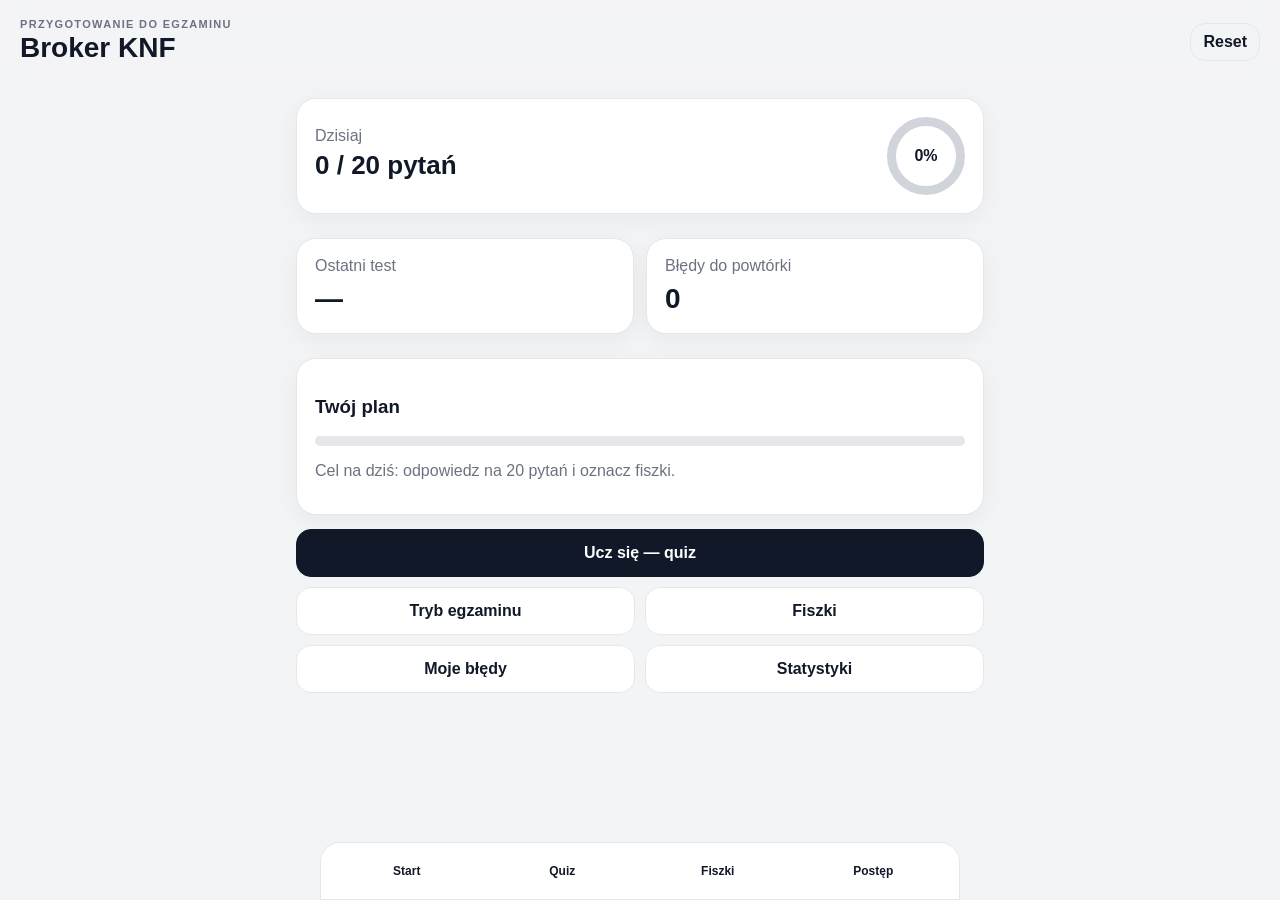
==== index.html @ df4f5b24 "Add files via upload" ====
<!doctype html>
<html lang="pl">
<head>
  <meta charset="utf-8" />
  <meta name="viewport" content="width=device-width,initial-scale=1,viewport-fit=cover" />
  <meta name="theme-color" content="#111827" />
  <meta name="apple-mobile-web-app-capable" content="yes" />
  <meta name="apple-mobile-web-app-status-bar-style" content="black-translucent" />
  <meta name="apple-mobile-web-app-title" content="Broker KNF" />
  <link rel="manifest" href="manifest.webmanifest" />
  <link rel="apple-touch-icon" href="icon-192.png" />
  <link rel="stylesheet" href="styles.css" />
  <title>Broker KNF 0.1</title>
</head>
<body>
  <header class="topbar">
    <div>
      <div class="eyebrow">PRZYGOTOWANIE DO EGZAMINU</div>
      <h1>Broker KNF</h1>
    </div>
    <button id="resetBtn" class="ghost">Reset</button>
  </header>

  <main id="app" class="shell">
    <section id="dashboard" class="view active">
      <div class="hero card">
        <div>
          <div class="muted">Dzisiaj</div>
          <h2 id="todayProgress">0 / 20 pytań</h2>
        </div>
        <div class="scoreRing"><span id="readiness">0%</span></div>
      </div>

      <div class="grid2">
        <div class="card metric"><span class="muted">Ostatni test</span><strong id="lastScore">—</strong></div>
        <div class="card metric"><span class="muted">Błędy do powtórki</span><strong id="mistakeCount">0</strong></div>
      </div>

      <div class="card">
        <h3>Twój plan</h3>
        <div class="progress"><i id="progressBar"></i></div>
        <p class="muted" id="progressText">Zacznij od krótkiego quizu diagnostycznego.</p>
      </div>

      <div class="actions">
        <button data-go="quiz" class="primary">Ucz się — quiz</button>
        <button data-go="exam">Tryb egzaminu</button>
        <button data-go="flashcards">Fiszki</button>
        <button data-go="mistakes">Moje błędy</button>
        <button data-go="stats">Statystyki</button>
      </div>
    </section>

    <section id="quiz" class="view">
      <div class="sectionHead"><button class="back" data-go="dashboard">‹</button><div><div class="eyebrow">TRYB NAUKI</div><h2>Quiz</h2></div></div>
      <div id="quizBox"></div>
    </section>

    <section id="exam" class="view">
      <div class="sectionHead"><button class="back" data-go="dashboard">‹</button><div><div class="eyebrow">SYMULACJA</div><h2>Egzamin</h2></div></div>
      <div class="card"><p><strong>Wersja demonstracyjna:</strong> 15 pytań. Docelowo moduł będzie losował 100 pytań i odmierzał 120 minut.</p><button id="startExam" class="primary">Rozpocznij próbny test</button></div>
      <div id="examBox"></div>
    </section>

    <section id="flashcards" class="view">
      <div class="sectionHead"><button class="back" data-go="dashboard">‹</button><div><div class="eyebrow">POWTÓRKI</div><h2>Fiszki</h2></div></div>
      <div id="flashcardBox"></div>
    </section>

    <section id="mistakes" class="view">
      <div class="sectionHead"><button class="back" data-go="dashboard">‹</button><div><div class="eyebrow">ANALIZA</div><h2>Moje błędy</h2></div></div>
      <div id="mistakesBox"></div>
    </section>

    <section id="stats" class="view">
      <div class="sectionHead"><button class="back" data-go="dashboard">‹</button><div><div class="eyebrow">POSTĘP</div><h2>Statystyki</h2></div></div>
      <div id="statsBox"></div>
    </section>
  </main>

  <nav class="bottomNav">
    <button data-go="dashboard">Start</button>
    <button data-go="quiz">Quiz</button>
    <button data-go="flashcards">Fiszki</button>
    <button data-go="stats">Postęp</button>
  </nav>
  <script src="app.js"></script>
</body>
</html>
---- styles.css ----
:root{--bg:#f3f4f6;--card:#fff;--ink:#111827;--muted:#6b7280;--line:#e5e7eb;--accent:#111827;--ok:#166534;--bad:#991b1b;--r:20px}
*{box-sizing:border-box}body{margin:0;font-family:-apple-system,BlinkMacSystemFont,"SF Pro Text","Segoe UI",sans-serif;background:var(--bg);color:var(--ink);padding-bottom:94px}.topbar{padding:max(18px,env(safe-area-inset-top)) 20px 12px;display:flex;justify-content:space-between;align-items:center;position:sticky;top:0;background:rgba(243,244,246,.92);backdrop-filter:blur(14px);z-index:5}.topbar h1{margin:2px 0;font-size:28px}.eyebrow{font-size:11px;letter-spacing:.12em;font-weight:700;color:var(--muted)}.shell{max-width:720px;margin:auto;padding:8px 16px}.view{display:none}.view.active{display:block}.card{background:var(--card);border:1px solid var(--line);border-radius:var(--r);padding:18px;margin:12px 0;box-shadow:0 6px 24px rgba(17,24,39,.05)}.hero{display:flex;justify-content:space-between;align-items:center}.hero h2{font-size:26px;margin:5px 0}.scoreRing{width:78px;height:78px;border-radius:50%;display:grid;place-items:center;border:9px solid #d1d5db;font-weight:800}.grid2{display:grid;grid-template-columns:1fr 1fr;gap:12px}.metric{display:flex;flex-direction:column;gap:8px}.metric strong{font-size:28px}.muted{color:var(--muted)}.actions{display:grid;gap:10px;margin-top:14px}button{font:inherit;border:1px solid var(--line);background:#fff;border-radius:15px;padding:14px 16px;font-weight:700;color:var(--ink);cursor:pointer}button.primary{background:var(--accent);color:#fff;border-color:var(--accent)}button.ghost{background:transparent;padding:9px 12px}.sectionHead{display:flex;align-items:center;gap:12px;margin:8px 0}.sectionHead h2{margin:2px 0}.back{width:44px;height:44px;padding:0;font-size:30px;border-radius:50%}.progress{height:10px;border-radius:10px;background:#e5e7eb;overflow:hidden}.progress i{display:block;height:100%;width:0;background:#111827}.qmeta{display:flex;justify-content:space-between;color:var(--muted);font-size:13px}.question{font-size:20px;line-height:1.35;margin:14px 0}.answers{display:grid;gap:10px}.answer{text-align:left;font-weight:600}.answer.correct{border-color:#86efac;background:#f0fdf4}.answer.wrong{border-color:#fecaca;background:#fef2f2}.feedback{border-left:4px solid #d1d5db;padding:10px 12px;margin:12px 0;background:#f9fafb;border-radius:8px}.feedback.good{border-color:#22c55e}.feedback.bad{border-color:#ef4444}.flashcard{min-height:270px;display:flex;align-items:center;justify-content:center;text-align:center;font-size:22px;font-weight:750;padding:28px;user-select:none}.flashcard .backText{display:none}.flashcard.flipped .frontText{display:none}.flashcard.flipped .backText{display:block}.flashActions{display:grid;grid-template-columns:1fr 1fr;gap:10px}.badBtn{border-color:#fecaca;background:#fef2f2}.goodBtn{border-color:#bbf7d0;background:#f0fdf4}.listItem{padding:14px 0;border-bottom:1px solid var(--line)}.listItem:last-child{border-bottom:0}.statRow{display:flex;justify-content:space-between;padding:10px 0}.bottomNav{position:fixed;bottom:0;left:0;right:0;padding:10px 12px max(10px,env(safe-area-inset-bottom));display:grid;grid-template-columns:repeat(4,1fr);gap:8px;background:rgba(255,255,255,.94);backdrop-filter:blur(16px);border-top:1px solid var(--line);z-index:10}.bottomNav button{font-size:12px;padding:11px 6px;border:0;background:transparent}.timer{font-variant-numeric:tabular-nums;font-weight:800}.pill{display:inline-block;padding:4px 8px;border-radius:999px;background:#eef2ff;font-size:12px;font-weight:700}.small{font-size:13px}.spacer{height:6px}@media(min-width:650px){.actions{grid-template-columns:1fr 1fr}.actions .primary{grid-column:1/-1}.bottomNav{max-width:720px;left:50%;transform:translateX(-50%);border:1px solid var(--line);border-radius:20px 20px 0 0}}
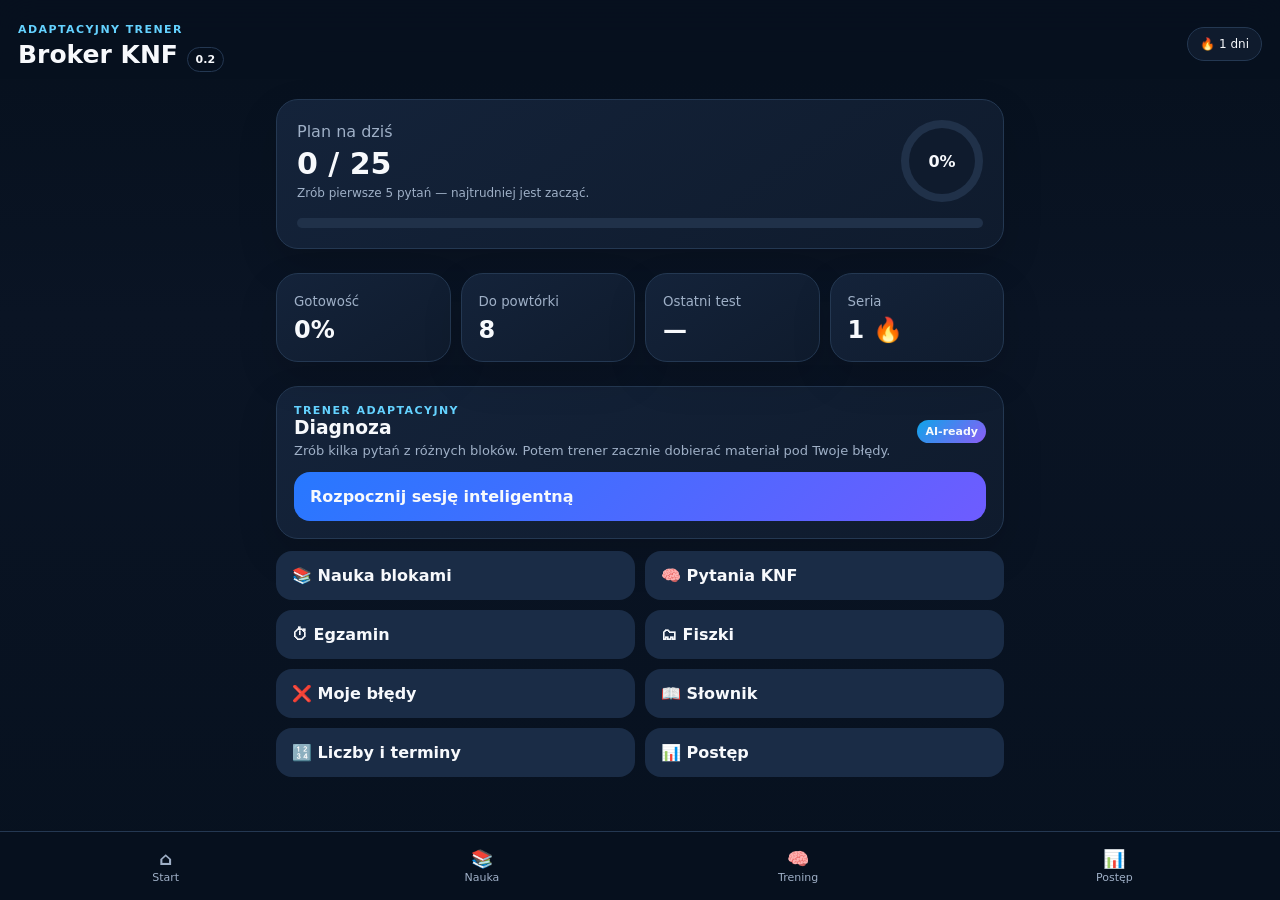
==== commit 62112d00: "Add files via upload" ====
--- a/index.html
+++ b/index.html
@@ -1,89 +1,99 @@
 <!doctype html>
 <html lang="pl">
 <head>
-  <meta charset="utf-8" />
-  <meta name="viewport" content="width=device-width,initial-scale=1,viewport-fit=cover" />
-  <meta name="theme-color" content="#111827" />
-  <meta name="apple-mobile-web-app-capable" content="yes" />
-  <meta name="apple-mobile-web-app-status-bar-style" content="black-translucent" />
-  <meta name="apple-mobile-web-app-title" content="Broker KNF" />
-  <link rel="manifest" href="manifest.webmanifest" />
-  <link rel="apple-touch-icon" href="icon-192.png" />
-  <link rel="stylesheet" href="styles.css" />
-  <title>Broker KNF 0.1</title>
+<meta charset="utf-8">
+<meta name="viewport" content="width=device-width,initial-scale=1,viewport-fit=cover">
+<meta name="theme-color" content="#0b1220">
+<meta name="apple-mobile-web-app-capable" content="yes">
+<meta name="apple-mobile-web-app-status-bar-style" content="black-translucent">
+<meta name="apple-mobile-web-app-title" content="Broker KNF">
+<link rel="manifest" href="manifest.webmanifest">
+<link rel="apple-touch-icon" href="icon-192.png">
+<title>Broker KNF 0.2</title>
+<style>
+:root{--bg:#07111f;--panel:#0f1b2d;--panel2:#14233a;--text:#f7f9fc;--muted:#9fb0c7;--accent:#64d2ff;--good:#4ade80;--bad:#fb7185;--warn:#fbbf24;--line:#243852;--r:22px}*{box-sizing:border-box}body{margin:0;font-family:-apple-system,BlinkMacSystemFont,"SF Pro Display",Inter,system-ui,sans-serif;background:linear-gradient(180deg,#06101d,#0a1424 35%,#07111f);color:var(--text);min-height:100vh;padding-bottom:90px}button{font:inherit;color:inherit}.top{padding:calc(18px + env(safe-area-inset-top)) 18px 10px;display:flex;justify-content:space-between;align-items:center;position:sticky;top:0;z-index:5;background:rgba(7,17,31,.88);backdrop-filter:blur(18px)}.brand small,.eyebrow{font-size:11px;letter-spacing:.13em;color:var(--accent);font-weight:800}.brand h1{margin:3px 0 0;font-size:25px}.chip{border:1px solid var(--line);background:var(--panel);padding:9px 12px;border-radius:999px;font-size:12px}.shell{padding:8px 16px 24px;max-width:760px;margin:auto}.view{display:none}.view.active{display:block}.card{background:linear-gradient(145deg,var(--panel2),var(--panel));border:1px solid var(--line);border-radius:var(--r);padding:17px;margin:12px 0;box-shadow:0 16px 40px rgba(0,0,0,.14)}.hero{padding:20px}.heroTop{display:flex;justify-content:space-between;gap:12px;align-items:center}.hero h2{font-size:30px;margin:5px 0}.muted{color:var(--muted)}.ring{width:82px;height:82px;border-radius:50%;display:grid;place-items:center;background:conic-gradient(var(--accent) var(--p,0%),#203149 0);position:relative}.ring:after{content:"";position:absolute;inset:8px;border-radius:50%;background:var(--panel)}.ring span{z-index:1;font-weight:800}.progress{height:10px;background:#203149;border-radius:99px;overflow:hidden}.progress i{display:block;height:100%;width:0;background:linear-gradient(90deg,var(--accent),#a78bfa);border-radius:99px}.grid{display:grid;grid-template-columns:repeat(2,1fr);gap:10px}.metric strong{display:block;font-size:24px;margin-top:6px}.metric small{color:var(--muted)}.actions{display:grid;gap:10px}.btn,button.primary,button.secondary{border:0;border-radius:16px;padding:15px 16px;background:#1a2c46;text-align:left;font-weight:750}.primary{background:linear-gradient(135deg,#2778ff,#6e5cff)!important}.secondary{background:#17263b!important}.btn:active,button:active{transform:scale(.985)}.sectionHead{display:flex;align-items:center;gap:11px;margin:8px 0 12px}.back{width:42px;height:42px;border-radius:14px;border:1px solid var(--line);background:var(--panel);font-size:28px}.sectionHead h2{margin:2px 0}.topic{display:flex;justify-content:space-between;gap:14px;align-items:center}.topic .pct{font-weight:800;color:var(--accent)}.topic h3{margin:0 0 5px}.topic p{margin:0;font-size:13px}.tag{display:inline-block;padding:5px 8px;border-radius:999px;background:#1b3150;color:#b7dafa;font-size:11px;margin-right:5px}.qmeta{display:flex;justify-content:space-between;font-size:12px;color:var(--muted);margin-bottom:10px}.question{font-size:20px;font-weight:750;line-height:1.3;margin:8px 0 16px}.option{width:100%;border:1px solid var(--line);background:#112139;border-radius:15px;padding:13px;margin:6px 0;text-align:left}.option.correct{border-color:var(--good);background:rgba(74,222,128,.11)}.option.wrong{border-color:var(--bad);background:rgba(251,113,133,.11)}.feedback{border-left:3px solid var(--accent);padding:3px 0 3px 12px;margin-top:15px;line-height:1.45}.source{font-size:12px;color:var(--muted);margin-top:8px}.row{display:flex;gap:8px;flex-wrap:wrap}.row button{flex:1;min-width:120px}.good{color:var(--good)}.bad{color:var(--bad)}.warn{color:var(--warn)}.lesson{line-height:1.55}.lesson h3{margin-top:0}.flash{min-height:220px;display:grid;place-items:center;text-align:center;cursor:pointer}.flash .front{font-size:21px;font-weight:750}.flash .back{font-size:18px;color:#dbeafe}.pill{font-size:11px;padding:5px 8px;border:1px solid var(--line);border-radius:999px}.bottom{position:fixed;left:0;right:0;bottom:0;padding:8px 10px calc(8px + env(safe-area-inset-bottom));display:grid;grid-template-columns:repeat(4,1fr);gap:5px;background:rgba(7,17,31,.93);backdrop-filter:blur(16px);border-top:1px solid var(--line);z-index:10}.bottom button{background:transparent;border:0;padding:8px 3px;font-size:11px;color:var(--muted)}.bottom button b{display:block;font-size:18px;margin-bottom:2px}.modal{position:fixed;inset:0;background:rgba(0,0,0,.64);display:none;align-items:flex-end;z-index:30}.modal.open{display:flex}.sheet{background:#101d30;border-radius:26px 26px 0 0;padding:20px 16px calc(24px + env(safe-area-inset-bottom));width:100%;max-height:88vh;overflow:auto}.sheet textarea{width:100%;min-height:190px;background:#07111f;color:#e6edf8;border:1px solid var(--line);border-radius:15px;padding:12px;font:13px ui-monospace,monospace}.streak{font-weight:800;color:#fbbf24}.tiny{font-size:12px}.empty{text-align:center;color:var(--muted);padding:30px 10px}.examTimer{font-variant-numeric:tabular-nums;font-size:24px;font-weight:800}.danger{background:#492235!important}.aiBadge{background:linear-gradient(135deg,#0ea5e9,#8b5cf6);padding:5px 8px;border-radius:999px;font-size:11px;font-weight:800}a{color:#9bdcff}@media(min-width:700px){.grid{grid-template-columns:repeat(4,1fr)}.actions{grid-template-columns:repeat(2,1fr)}}
+</style>
 </head>
 <body>
-  <header class="topbar">
-    <div>
-      <div class="eyebrow">PRZYGOTOWANIE DO EGZAMINU</div>
-      <h1>Broker KNF</h1>
-    </div>
-    <button id="resetBtn" class="ghost">Reset</button>
-  </header>
-
-  <main id="app" class="shell">
-    <section id="dashboard" class="view active">
-      <div class="hero card">
-        <div>
-          <div class="muted">Dzisiaj</div>
-          <h2 id="todayProgress">0 / 20 pytań</h2>
-        </div>
-        <div class="scoreRing"><span id="readiness">0%</span></div>
-      </div>
-
-      <div class="grid2">
-        <div class="card metric"><span class="muted">Ostatni test</span><strong id="lastScore">—</strong></div>
-        <div class="card metric"><span class="muted">Błędy do powtórki</span><strong id="mistakeCount">0</strong></div>
-      </div>
-
-      <div class="card">
-        <h3>Twój plan</h3>
-        <div class="progress"><i id="progressBar"></i></div>
-        <p class="muted" id="progressText">Zacznij od krótkiego quizu diagnostycznego.</p>
-      </div>
-
-      <div class="actions">
-        <button data-go="quiz" class="primary">Ucz się — quiz</button>
-        <button data-go="exam">Tryb egzaminu</button>
-        <button data-go="flashcards">Fiszki</button>
-        <button data-go="mistakes">Moje błędy</button>
-        <button data-go="stats">Statystyki</button>
-      </div>
-    </section>
-
-    <section id="quiz" class="view">
-      <div class="sectionHead"><button class="back" data-go="dashboard">‹</button><div><div class="eyebrow">TRYB NAUKI</div><h2>Quiz</h2></div></div>
-      <div id="quizBox"></div>
-    </section>
-
-    <section id="exam" class="view">
-      <div class="sectionHead"><button class="back" data-go="dashboard">‹</button><div><div class="eyebrow">SYMULACJA</div><h2>Egzamin</h2></div></div>
-      <div class="card"><p><strong>Wersja demonstracyjna:</strong> 15 pytań. Docelowo moduł będzie losował 100 pytań i odmierzał 120 minut.</p><button id="startExam" class="primary">Rozpocznij próbny test</button></div>
-      <div id="examBox"></div>
-    </section>
-
-    <section id="flashcards" class="view">
-      <div class="sectionHead"><button class="back" data-go="dashboard">‹</button><div><div class="eyebrow">POWTÓRKI</div><h2>Fiszki</h2></div></div>
-      <div id="flashcardBox"></div>
-    </section>
-
-    <section id="mistakes" class="view">
-      <div class="sectionHead"><button class="back" data-go="dashboard">‹</button><div><div class="eyebrow">ANALIZA</div><h2>Moje błędy</h2></div></div>
-      <div id="mistakesBox"></div>
-    </section>
-
-    <section id="stats" class="view">
-      <div class="sectionHead"><button class="back" data-go="dashboard">‹</button><div><div class="eyebrow">POSTĘP</div><h2>Statystyki</h2></div></div>
-      <div id="statsBox"></div>
-    </section>
-  </main>
-
-  <nav class="bottomNav">
-    <button data-go="dashboard">Start</button>
-    <button data-go="quiz">Quiz</button>
-    <button data-go="flashcards">Fiszki</button>
-    <button data-go="stats">Postęp</button>
-  </nav>
-  <script src="app.js"></script>
-</body>
-</html>
+<header class="top"><div class="brand"><small>ADAPTACYJNY TRENER</small><h1>Broker KNF <span class="pill">0.2</span></h1></div><div class="chip">🔥 <span id="streakTop">0</span> dni</div></header>
+<main class="shell">
+<section id="dashboard" class="view active">
+  <div class="card hero"><div class="heroTop"><div><div class="muted">Plan na dziś</div><h2><span id="todayDone">0</span> / <span id="dailyGoal">25</span></h2><div class="tiny muted" id="motivation">Zacznij od krótkiej sesji.</div></div><div class="ring" id="ring"><span id="readiness">0%</span></div></div><div class="progress" style="margin-top:16px"><i id="todayBar"></i></div></div>
+  <div class="grid"><div class="card metric"><small>Gotowość</small><strong id="readyMetric">0%</strong></div><div class="card metric"><small>Do powtórki</small><strong id="dueMetric">0</strong></div><div class="card metric"><small>Ostatni test</small><strong id="lastScore">—</strong></div><div class="card metric"><small>Seria</small><strong><span id="streakMetric">0</span> 🔥</strong></div></div>
+  <div class="card"><div class="topic"><div><div class="eyebrow">TRENER ADAPTACYJNY</div><h3 id="coachTitle">Diagnoza</h3><p class="muted" id="coachText">Najpierw poznamy Twoje mocne i słabe obszary.</p></div><span class="aiBadge">AI-ready</span></div><button class="primary" id="smartStart" style="width:100%;margin-top:14px">Rozpocznij sesję inteligentną</button></div>
+  <div class="actions"><button class="btn" data-go="learn">📚 Nauka blokami</button><button class="btn" data-go="quiz">🧠 Pytania KNF</button><button class="btn" data-go="exam">⏱ Egzamin</button><button class="btn" data-go="flashcards">🗂 Fiszki</button><button class="btn" data-go="mistakes">❌ Moje błędy</button><button class="btn" data-go="glossary">📖 Słownik</button><button class="btn" data-go="numbers">🔢 Liczby i terminy</button><button class="btn" data-go="stats">📊 Postęp</button></div>
+</section>
+<section id="learn" class="view"><div class="sectionHead"><button class="back" data-go="dashboard">‹</button><div><div class="eyebrow">PROGRAM NAUKI</div><h2>Bloki tematyczne</h2></div></div><div id="blocks"></div></section>
+<section id="lesson" class="view"><div class="sectionHead"><button class="back" data-go="learn">‹</button><div><div class="eyebrow">MIKROLEKCJA</div><h2 id="lessonTitle">Lekcja</h2></div></div><div id="lessonBody"></div></section>
+<section id="quiz" class="view"><div class="sectionHead"><button class="back" data-go="dashboard">‹</button><div><div class="eyebrow">ADAPTACYJNE PYTANIA</div><h2>Trening</h2></div></div><div class="row"><button class="secondary" id="modeSmart">🎯 Inteligentny</button><button class="secondary" id="modeRandom">🔀 Losowy</button><button class="secondary" id="modeWeak">🩹 Słabe tematy</button></div><div id="quizBox"></div></section>
+<section id="exam" class="view"><div class="sectionHead"><button class="back" data-go="dashboard">‹</button><div><div class="eyebrow">SYMULACJA KNF</div><h2>Egzamin</h2></div></div><div class="card"><p>Docelowy format: <strong>100 pytań / 120 minut / próg 75 pkt</strong>. W wersji 0.2 baza jest jeszcze mała, więc symulacja wykorzystuje dostępne pytania.</p><div class="row"><button class="primary" id="startExam">Rozpocznij</button><span class="examTimer" id="timer">120:00</span></div></div><div id="examBox"></div></section>
+<section id="flashcards" class="view"><div class="sectionHead"><button class="back" data-go="dashboard">‹</button><div><div class="eyebrow">SPACED REPETITION</div><h2>Fiszki</h2></div></div><div id="flashBox"></div></section>
+<section id="mistakes" class="view"><div class="sectionHead"><button class="back" data-go="dashboard">‹</button><div><div class="eyebrow">TWÓJ PROFIL BŁĘDÓW</div><h2>Moje błędy</h2></div></div><div id="mistakesBox"></div></section>
+<section id="glossary" class="view"><div class="sectionHead"><button class="back" data-go="dashboard">‹</button><div><div class="eyebrow">SZYBKIE POWTÓRKI</div><h2>Słownik</h2></div></div><div id="glossaryBox"></div></section>
+<section id="numbers" class="view"><div class="sectionHead"><button class="back" data-go="dashboard">‹</button><div><div class="eyebrow">PAMIĘCIOWE</div><h2>Liczby i terminy</h2></div></div><div id="numbersBox"></div></section>
+<section id="stats" class="view"><div class="sectionHead"><button class="back" data-go="dashboard">‹</button><div><div class="eyebrow">ANALIZA</div><h2>Postęp</h2></div></div><div id="statsBox"></div></section>
+</main>
+<nav class="bottom"><button data-go="dashboard"><b>⌂</b>Start</button><button data-go="learn"><b>📚</b>Nauka</button><button data-go="quiz"><b>🧠</b>Trening</button><button data-go="stats"><b>📊</b>Postęp</button></nav>
+<div class="modal" id="aiModal"><div class="sheet"><div class="topic"><div><div class="eyebrow">TUTOR AI</div><h2 style="margin:3px 0">Pomóż mi zrozumieć</h2></div><button class="back" id="closeAi">×</button></div><p class="muted">Na razie bez płatnego API: aplikacja przygotowuje precyzyjny prompt do ChatGPT. W kolejnej wersji możemy podłączyć bezpośrednią rozmowę przez bezpieczny backend.</p><textarea id="aiPrompt"></textarea><div class="row"><button class="primary" id="copyPrompt">Kopiuj prompt</button><button class="secondary" id="openChat">Otwórz ChatGPT</button></div></div></div>
+<script>
+const SOURCES={exam:"Rozporządzenie MF z 23.04.2019 r., Dz.U. 2019 poz. 879",distribution:"Ustawa o dystrybucji ubezpieczeń — t.j. Dz.U. 2026 poz. 12"};
+const blocks=[
+{id:'broker',title:'Broker i dystrybucja',desc:'Rola brokera, obowiązki, potrzeby klienta, dokumentacja.',priority:5,lesson:['Broker działa w interesie klienta i uczestniczy w dystrybucji ubezpieczeń.','W praktyce egzaminacyjnej trzeba łączyć definicje ustawowe z obowiązkami informacyjnymi i procesem rekomendacji.','Ucz się nie tylko „co”, ale też „kiedy” i „wobec kogo” powstaje dany obowiązek.']},
+{id:'civil',title:'Prawo cywilne i umowa ubezpieczenia',desc:'Zobowiązania, szkoda, odpowiedzialność, KC, OWU.',priority:5,lesson:['Ten blok jest bazą dla wielu pytań sytuacyjnych.','Rozdzielaj: odpowiedzialność kontraktową, deliktową i samą odpowiedzialność ubezpieczyciela z umowy.','Przy pytaniach o umowę zawsze identyfikuj strony, przedmiot, zdarzenie i skutek prawny.']},
+{id:'mandatory',title:'Ubezpieczenia obowiązkowe, UFG i PBUK',desc:'OC komunikacyjne, UFG, PBUK i mechanizmy ochronne.',priority:5,lesson:['Najpierw ustal, czy dane ubezpieczenie jest obowiązkowe.','Następnie rozróżnij role zakładu ubezpieczeń, UFG i PBUK.','Pytania często badają właściwy podmiot oraz sytuację, w której uruchamia się jego odpowiedzialność.']},
+{id:'products',title:'Produkty i ryzyko',desc:'Majątkowe, osobowe, CAR/EAR, MB, analiza ryzyka.',priority:4,lesson:['Nie ucz się samych skrótów — wiąż produkt z rodzajem ryzyka.','W analizie ryzyka rozdziel identyfikację, ocenę, kontrolę i transfer.','Przy produktach technicznych zwracaj uwagę na przedmiot ochrony i typowe wyłączenia.']},
+{id:'reinsurance',title:'Reasekuracja i koasekuracja',desc:'Fakultatywna, treaty, fronting, podział ryzyka.',priority:3,lesson:['Koasekuracja dzieli ryzyko pomiędzy ubezpieczycieli na poziomie pierwotnej ochrony.','Reasekuracja przenosi część ryzyka zakładu ubezpieczeń na reasekuratora.','Na egzaminie rozróżniaj mechanizm, strony relacji i skutek dla ubezpieczającego.']},
+{id:'finance',title:'Finanse i wypłacalność',desc:'SCR, MCR, rezerwy, bilans, rachunek wyników.',priority:3,lesson:['SCR i MCR dotyczą wymogów kapitałowych zakładu ubezpieczeń.','W pytaniach finansowych zacznij od ustalenia, czy chodzi o wypłacalność, rachunkowość czy rentowność.','Nie mieszaj rezerw techniczno-ubezpieczeniowych ze środkami własnymi.']},
+{id:'history',title:'Historia i rynek',desc:'Historia ubezpieczeń i podstawowe dane rynkowe.',priority:2,lesson:['Ten dział ma niższy priorytet niż aktualne prawo, ale potrafi dać łatwe punkty.','Fakty historyczne najlepiej zapamiętywać jako krótką oś czasu.','Statystyki zawsze oznaczamy rokiem źródłowym, aby nie utrwalać nieaktualnych danych.']},
+{id:'exam',title:'Technika egzaminacyjna',desc:'Format egzaminu, strategia czasu, pułapki.',priority:4,lesson:['Egzamin ma 100 pytań jednokrotnego wyboru i trwa 120 minut.','Do zdania potrzeba co najmniej 75 punktów.','Ćwicz tempo: średnio 72 sekundy na pytanie, ale zostaw czas na powrót do trudnych pozycji.']}
+];
+const questions=[
+{id:'e1',topic:'exam',q:'Ile pytań zawiera egzamin dla brokerów ubezpieczeniowych?',o:['75','80','100','120'],a:2,why:'Rozporządzenie określa test jednokrotnego wyboru składający się ze 100 pytań.',src:SOURCES.exam},
+{id:'e2',topic:'exam',q:'Ile trwa egzamin brokerski?',o:['90 minut','100 minut','120 minut','150 minut'],a:2,why:'Zgodnie z § 16 rozporządzenia egzamin trwa 120 minut.',src:SOURCES.exam},
+{id:'e3',topic:'exam',q:'Jaki minimalny wynik oznacza zdanie egzaminu?',o:['70 pkt','75 pkt','80 pkt','85 pkt'],a:1,why:'Warunkiem zdania egzaminu jest uzyskanie co najmniej 75 punktów.',src:SOURCES.exam},
+{id:'e4',topic:'exam',q:'Jak punktowana jest odpowiedź nieprawidłowa albo brak odpowiedzi?',o:['−1 pkt','−0,5 pkt','0 pkt','1 pkt'],a:2,why:'Prawidłowa odpowiedź daje 1 punkt, a odpowiedź błędna lub brak odpowiedzi — 0 punktów.',src:SOURCES.exam},
+{id:'r1',topic:'reinsurance',q:'Który mechanizm polega na przeniesieniu części ryzyka zakładu ubezpieczeń na reasekuratora?',o:['Koasekuracja','Reasekuracja','Cesja wierzytelności','Subrogacja'],a:1,why:'Reasekuracja jest mechanizmem transferu ryzyka z zakładu ubezpieczeń do reasekuratora.',src:'Zakres tematyczny egzaminu — załącznik nr 2 do rozporządzenia'},
+{id:'r2',topic:'reinsurance',q:'Co najlepiej opisuje koasekurację?',o:['Podział jednego ryzyka pomiędzy kilku ubezpieczycieli','Sprzedaż polisy przez dwóch brokerów','Przejęcie szkody przez UFG','Cesja praw z polisy'],a:0,why:'W koasekuracji to samo ryzyko jest obejmowane ochroną przez więcej niż jednego ubezpieczyciela.',src:'Zakres tematyczny egzaminu — reasekuracja i koasekuracja'},
+{id:'f1',topic:'finance',q:'Co oznacza skrót SCR w systemie wypłacalności zakładów ubezpieczeń?',o:['Wymóg kapitałowy wypłacalności','Minimalny wymóg kapitałowy','Rezerwę na szkody','Współczynnik szkodowości'],a:0,why:'SCR to Solvency Capital Requirement — kapitałowy wymóg wypłacalności.',src:'Zakres tematyczny egzaminu — wypłacalność zakładów ubezpieczeń'},
+{id:'f2',topic:'finance',q:'Co oznacza skrót MCR?',o:['Maksymalną rezerwę kapitałową','Minimalny wymóg kapitałowy','Marżę kosztową reasekuratora','Miernik ryzyka kredytowego'],a:1,why:'MCR to Minimum Capital Requirement — minimalny wymóg kapitałowy.',src:'Zakres tematyczny egzaminu — wypłacalność zakładów ubezpieczeń'},
+{id:'p1',topic:'products',q:'Który etap zarządzania ryzykiem powinien poprzedzać jego ocenę?',o:['Identyfikacja ryzyka','Likwidacja szkody','Regres','Reasekuracja'],a:0,why:'Najpierw trzeba zidentyfikować ryzyko; dopiero później można je ocenić i dobrać metodę postępowania.',src:'Zakres tematyczny egzaminu — zarządzanie ryzykiem'},
+{id:'p2',topic:'products',q:'Jaki jest podstawowy cel transferu ryzyka przez ubezpieczenie?',o:['Usunięcie możliwości zdarzenia','Przeniesienie ekonomicznych skutków określonego ryzyka','Zwiększenie prawdopodobieństwa szkody','Zastąpienie zarządzania ryzykiem'],a:1,why:'Ubezpieczenie nie usuwa samego zdarzenia; pozwala przenieść określone skutki finansowe ryzyka na ubezpieczyciela.',src:'Zakres tematyczny egzaminu — funkcje ubezpieczeń i zarządzanie ryzykiem'},
+{id:'b1',topic:'broker',q:'Co powinno poprzedzać rekomendację rozwiązania ubezpieczeniowego klientowi?',o:['Analiza wymagań i potrzeb klienta','Wybór najwyższej prowizji','Automatyczne odnowienie polisy','Rezygnacja z dokumentacji'],a:0,why:'Dystrybucja ubezpieczeń wymaga uwzględnienia wymagań i potrzeb klienta; rekomendacja powinna do nich odpowiadać.',src:SOURCES.distribution},
+{id:'b2',topic:'broker',q:'Który dokument służy w praktyce brokerskiej do przedstawienia ryzyka i oczekiwanych warunków ochrony ubezpieczycielom?',o:['Slip brokerski','Akt notarialny','Deklaracja CIT','Karta pojazdu'],a:0,why:'Slip brokerski porządkuje informacje o ryzyku i oczekiwanym zakresie ochrony dla rynku ubezpieczeniowego.',src:'Zakres tematyczny egzaminu — dokumentacja brokerska'}
+];
+const glossary=[['OWU','Ogólne Warunki Ubezpieczenia.'],['SCR','Solvency Capital Requirement — kapitałowy wymóg wypłacalności.'],['MCR','Minimum Capital Requirement — minimalny wymóg kapitałowy.'],['Slip brokerski','Dokument opisujący ryzyko i oczekiwane warunki ochrony.'],['Koasekuracja','Objęcie jednego ryzyka ochroną przez kilku ubezpieczycieli.'],['Reasekuracja','Transfer części ryzyka zakładu ubezpieczeń do reasekuratora.'],['UFG','Ubezpieczeniowy Fundusz Gwarancyjny.'],['PBUK','Polskie Biuro Ubezpieczycieli Komunikacyjnych.']];
+const flashcards=[['100','Liczba pytań na egzaminie brokerskim.','exam'],['120 min','Czas trwania egzaminu.','exam'],['75 pkt','Minimalny wynik wymagany do zdania.','exam'],['SCR','Kapitałowy wymóg wypłacalności.','finance'],['MCR','Minimalny wymóg kapitałowy.','finance'],['Reasekuracja','Transfer części ryzyka ubezpieczyciela do reasekuratora.','reinsurance'],['Koasekuracja','Podział jednego ryzyka między kilku ubezpieczycieli.','reinsurance'],['Slip','Opis ryzyka i oczekiwanych warunków przekazywany rynkowi.','broker']].map((x,i)=>({id:'fc'+i,front:x[0],back:x[1],topic:x[2]}));
+const DEFAULT={dailyGoal:25,history:{},qstats:{},fstats:{},lastScore:null,examScores:[],lastActive:null,streak:0,total:0};
+let state=load();let currentQ=null,answered=false,quizMode='smart',exam=null,timerInt=null,flashIndex=0,flashShown=false;
+function load(){try{return Object.assign({},DEFAULT,JSON.parse(localStorage.getItem('brokerKNF02')||'{}'))}catch(e){return {...DEFAULT}}}function save(){localStorage.setItem('brokerKNF02',JSON.stringify(state))}function day(){return new Date().toISOString().slice(0,10)}
+function touch(){const d=day();if(state.lastActive!==d){const y=new Date();y.setDate(y.getDate()-1);const yd=y.toISOString().slice(0,10);state.streak=state.lastActive===yd?state.streak+1:1;state.lastActive=d;save()}}
+function todayCount(){return state.history[day()]||0}function incToday(){touch();state.history[day()]=(state.history[day()]||0)+1;state.total++;save()}
+function topicStat(id){const qs=questions.filter(q=>q.topic===id);let seen=0,ok=0,wrong=0;qs.forEach(q=>{const s=state.qstats[q.id]||{};seen+=s.seen||0;ok+=s.correct||0;wrong+=s.wrong||0});const attempts=ok+wrong;return{seen,ok,wrong,acc:attempts?Math.round(ok/attempts*100):0,attempts}}
+function readiness(){let weighted=0,w=0;blocks.forEach(b=>{const s=topicStat(b.id);const val=s.attempts?Math.min(100,s.acc*(Math.min(1,s.attempts/3))):0;weighted+=val*b.priority;w+=b.priority});return Math.round(weighted/(w||1))}
+function dueCount(){return Object.values(state.qstats).filter(s=>s.wrong>0 && (!s.correct||s.wrong>=s.correct)).length + flashcards.filter(f=>{const s=state.fstats[f.id];return !s||!s.due||s.due<=Date.now()}).length}
+function motivation(done){if(done===0)return'Zrób pierwsze 5 pytań — najtrudniej jest zacząć.';if(done<state.dailyGoal/2)return`Dobra seria. Jeszcze ${state.dailyGoal-done} do celu.`;if(done<state.dailyGoal)return`Ponad połowa za Tobą. Zostało ${state.dailyGoal-done}.`;return'Cel dzienny wykonany. Każde kolejne pytanie to bonus.'}
+function coach(){const stats=blocks.map(b=>({b,s:topicStat(b.id)}));const attempted=stats.filter(x=>x.s.attempts>=2);if(!attempted.length)return['Diagnoza','Zrób kilka pytań z różnych bloków. Potem trener zacznie dobierać materiał pod Twoje błędy.'];attempted.sort((a,b)=>a.s.acc-b.s.acc);const w=attempted[0];return[`Priorytet: ${w.b.title}`,`Skuteczność ${w.s.acc}%. Trener będzie częściej wracał do tego bloku i mieszał pytania z podobnymi zagadnieniami.`]}
+function renderDashboard(){const done=todayCount(),r=readiness(),c=coach();$('#todayDone').textContent=done;$('#dailyGoal').textContent=state.dailyGoal;$('#todayBar').style.width=Math.min(100,done/state.dailyGoal*100)+'%';$('#motivation').textContent=motivation(done);$('#readiness').textContent=r+'%';$('#ring').style.setProperty('--p',r+'%');$('#readyMetric').textContent=r+'%';$('#dueMetric').textContent=dueCount();$('#lastScore').textContent=state.lastScore==null?'—':state.lastScore+'%';$('#streakTop').textContent=state.streak;$('#streakMetric').textContent=state.streak;$('#coachTitle').textContent=c[0];$('#coachText').textContent=c[1]}
+function $(s){return document.querySelector(s)}function $all(s){return [...document.querySelectorAll(s)]}function go(id){$all('.view').forEach(v=>v.classList.remove('active'));$('#'+id).classList.add('active');if(id==='dashboard')renderDashboard();if(id==='learn')renderBlocks();if(id==='quiz')renderQuiz();if(id==='flashcards')renderFlash();if(id==='mistakes')renderMistakes();if(id==='glossary')renderGlossary();if(id==='numbers')renderNumbers();if(id==='stats')renderStats();scrollTo(0,0)}
+function renderBlocks(){const box=$('#blocks');box.innerHTML='';blocks.forEach(b=>{const s=topicStat(b.id);const pct=s.attempts?s.acc:0;box.insertAdjacentHTML('beforeend',`<div class="card topic"><div><h3>${b.title}</h3><p class="muted">${b.desc}</p><div style="margin-top:8px"><span class="tag">priorytet ${b.priority}/5</span><span class="tag">${s.attempts} prób</span></div></div><div><div class="pct">${pct}%</div><button class="secondary tiny" onclick="openLesson('${b.id}')">Otwórz</button></div></div>`)});}
+window.openLesson=function(id){const b=blocks.find(x=>x.id===id);$('#lessonTitle').textContent=b.title;$('#lessonBody').innerHTML=`<div class="card lesson"><h3>W tej lekcji</h3>${b.lesson.map(x=>`<p>${x}</p>`).join('')}<p class="source">Ten moduł będzie rozbudowywany o pełne opracowania i podstawy prawne.</p></div><button class="primary" style="width:100%" onclick="startTopic('${id}')">Przećwicz ten blok</button>`;go('lesson')};
+window.startTopic=function(id){quizMode='topic:'+id;go('quiz')}
+function weight(q){const s=state.qstats[q.id]||{seen:0,correct:0,wrong:0};if(quizMode.startsWith('topic:'))return q.topic===quizMode.split(':')[1]?100:-1;if(quizMode==='random')return Math.random()*10;if(quizMode==='weak'){const ts=topicStat(q.topic);return (100-ts.acc)+s.wrong*20+Math.random()*10}return 25+(s.seen?0:45)+s.wrong*35-s.correct*8+blocks.find(b=>b.id===q.topic).priority*5+Math.random()*15}
+function pickQuestion(exclude=[]){const pool=questions.filter(q=>!exclude.includes(q.id)).map(q=>({q,w:weight(q)})).filter(x=>x.w>=0).sort((a,b)=>b.w-a.w);return pool.length?pool[0].q:null}
+function renderQuiz(){answered=false;currentQ=pickQuestion();drawQuestion(currentQ,$('#quizBox'),false)}
+function drawQuestion(q,box,isExam){if(!q){box.innerHTML='<div class="card empty">Brak pytań w tym zestawie.</div>';return}const ts=topicStat(q.topic);box.innerHTML=`<div class="card"><div class="qmeta"><span>${blocks.find(b=>b.id===q.topic)?.title||q.topic}</span><span>opanowanie ${ts.acc}%</span></div><div class="question">${q.q}</div><div id="opts">${q.o.map((o,i)=>`<button class="option" data-i="${i}">${String.fromCharCode(65+i)}. ${o}</button>`).join('')}</div><div id="fb"></div></div>`;box.querySelectorAll('.option').forEach(b=>b.onclick=()=>answer(q,+b.dataset.i,box,isExam));}
+function answer(q,i,box,isExam){if(isExam){if(exam.answers[q.id]!=null)return;exam.answers[q.id]=i;box.querySelectorAll('.option').forEach((b,j)=>{if(j===i)b.style.borderColor='#64d2ff'});setTimeout(()=>nextExam(),180);return}if(answered)return;answered=true;incToday();const ok=i===q.a,s=state.qstats[q.id]||(state.qstats[q.id]={seen:0,correct:0,wrong:0});s.seen++;ok?s.correct++:s.wrong++;s.last=Date.now();save();box.querySelectorAll('.option').forEach((b,j)=>{b.disabled=true;if(j===q.a)b.classList.add('correct');if(j===i&&!ok)b.classList.add('wrong')});$('#fb').innerHTML=`<div class="feedback"><strong class="${ok?'good':'bad'}">${ok?'Dobrze.':'To warto utrwalić.'}</strong><br>${q.why}<div class="source">Źródło/zakres: ${q.src}</div></div><div class="row" style="margin-top:14px"><button class="secondary" id="aiHelp">🤖 Wyjaśnij z AI</button><button class="primary" id="nextQ">Następne pytanie</button></div>`;$('#aiHelp').onclick=()=>openAI(q,i);$('#nextQ').onclick=()=>renderQuiz();renderDashboard()}
+function openAI(q,i){const chosen=i==null?'nie podano':q.o[i];$('#aiPrompt').value=`Przygotowuję się do egzaminu na brokera ubezpieczeniowego KNF w grudniu 2026.\n\nPytanie: ${q.q}\nMoja odpowiedź: ${chosen}\nPrawidłowa odpowiedź w mojej bazie: ${q.o[q.a]}\nWyjaśnienie z bazy: ${q.why}\nŹródło/zakres: ${q.src}\n\nWytłumacz mi to jak tutor: 1) prostym językiem, 2) wskaż regułę lub podstawę prawną, jeśli dotyczy, 3) wyjaśnij dlaczego moja odpowiedź jest błędna, 4) podaj przykład, 5) zadaj mi na końcu 2 podobne pytania kontrolne bez podawania odpowiedzi od razu. Zweryfikuj aktualność prawa na 2026 r.`;$('#aiModal').classList.add('open')}
+function renderFlash(){const due=flashcards.filter(f=>{const s=state.fstats[f.id];return !s||!s.due||s.due<=Date.now()});const list=due.length?due:flashcards;flashIndex%=list.length;const f=list[flashIndex];flashShown=false;$('#flashBox').innerHTML=`<div class="card flash" id="flashCard"><div><div class="tag">${blocks.find(b=>b.id===f.topic)?.title||f.topic}</div><div class="front" style="margin-top:22px">${f.front}</div><div class="muted tiny" style="margin-top:18px">Dotknij, aby odkryć odpowiedź</div></div></div><div class="row"><button class="danger secondary" id="again">Jeszcze nie</button><button class="primary" id="know">Umiem</button></div>`;$('#flashCard').onclick=()=>{flashShown=!flashShown;$('#flashCard').innerHTML=flashShown?`<div><div class="back">${f.back}</div></div>`:`<div><div class="front">${f.front}</div></div>`};$('#again').onclick=()=>rateFlash(f,false);$('#know').onclick=()=>rateFlash(f,true)}
+function rateFlash(f,ok){incToday();const s=state.fstats[f.id]||(state.fstats[f.id]={level:0});s.level=ok?Math.min(6,(s.level||0)+1):0;const days=ok?[1,2,4,7,14,30,60][s.level]||30:0;s.due=Date.now()+days*86400000;save();flashIndex++;renderFlash()}
+function renderMistakes(){const bad=questions.map(q=>({q,s:state.qstats[q.id]})).filter(x=>x.s&&x.s.wrong>0).sort((a,b)=>(b.s.wrong-b.s.correct)-(a.s.wrong-a.s.correct));$('#mistakesBox').innerHTML=bad.length?bad.map(x=>`<div class="card"><div class="tag">${blocks.find(b=>b.id===x.q.topic)?.title}</div><h3>${x.q.q}</h3><p class="muted">Błędy: ${x.s.wrong} · poprawne: ${x.s.correct}</p><div class="row"><button class="secondary" onclick="practiceOne('${x.q.id}')">Powtórz</button><button class="secondary" onclick="aiFor('${x.q.id}')">🤖 Tutor AI</button></div></div>`).join(''):'<div class="card empty">Jeszcze nie masz zapisanych błędów. Świetny moment na trening diagnostyczny.</div>'}
+window.practiceOne=id=>{currentQ=questions.find(q=>q.id===id);answered=false;go('quiz');drawQuestion(currentQ,$('#quizBox'),false)};window.aiFor=id=>openAI(questions.find(q=>q.id===id),null);
+function renderGlossary(){const box=$('#glossaryBox');box.innerHTML=glossary.map(([a,b])=>`<div class="card"><h3>${a}</h3><p class="muted">${b}</p></div>`).join('')}
+function renderNumbers(){$('#numbersBox').innerHTML=`<div class="card"><h3>100 pytań</h3><p class="muted">Test jednokrotnego wyboru.</p></div><div class="card"><h3>120 minut</h3><p class="muted">Czas egzaminu — średnio 72 sekundy na pytanie.</p></div><div class="card"><h3>75 punktów</h3><p class="muted">Minimalny wynik wymagany do zdania egzaminu.</p></div><div class="card"><h3>0 punktów</h3><p class="muted">Za odpowiedź błędną albo brak odpowiedzi.</p></div><div class="source">Źródło: ${SOURCES.exam}</div>`}
+function renderStats(){const rows=blocks.map(b=>{const s=topicStat(b.id);return`<div class="card"><div class="topic"><div><h3>${b.title}</h3><p class="muted">${s.attempts} odpowiedzi · ${s.wrong} błędów</p></div><div class="pct">${s.attempts?s.acc:0}%</div></div><div class="progress" style="margin-top:10px"><i style="width:${s.attempts?s.acc:0}%"></i></div></div>`}).join('');const days=Object.entries(state.history).sort().slice(-7).map(([d,n])=>`${d.slice(5)}: ${n}`).join(' · ');$('#statsBox').innerHTML=`<div class="card"><h3>Podsumowanie</h3><p>Łącznie wykonane aktywności: <strong>${state.total}</strong></p><p>Gotowość modelowa: <strong>${readiness()}%</strong></p><p class="muted tiny">To wskaźnik treningowy, nie prognoza wyniku egzaminu.</p><p class="tiny">Ostatnie dni: ${days||'brak danych'}</p></div>${rows}`}
+function startExam(){clearInterval(timerInt);exam={list:[],idx:0,answers:{},start:Date.now()};const ids=[];for(let i=0;i<Math.min(questions.length,100);i++){const q=pickQuestion(ids);if(!q)break;ids.push(q.id);exam.list.push(q)};let left=120*60;$('#timer').textContent='120:00';timerInt=setInterval(()=>{left--;$('#timer').textContent=String(Math.floor(left/60)).padStart(2,'0')+':'+String(left%60).padStart(2,'0');if(left<=0)finishExam()},1000);nextExam()}
+function nextExam(){if(!exam||exam.idx>=exam.list.length)return finishExam();const q=exam.list[exam.idx++];drawQuestion(q,$('#examBox'),true)}
+function finishExam(){if(!exam)return;clearInterval(timerInt);let ok=0;exam.list.forEach(q=>{const a=exam.answers[q.id];const s=state.qstats[q.id]||(state.qstats[q.id]={seen:0,correct:0,wrong:0});s.seen++;if(a===q.a){ok++;s.correct++}else{s.wrong++}});const pct=Math.round(ok/exam.list.length*100);state.lastScore=pct;state.examScores.push({date:day(),score:pct,n:exam.list.length});incToday();save();$('#examBox').innerHTML=`<div class="card"><h2>${ok}/${exam.list.length} · ${pct}%</h2><p>${pct>=75?'W tej symulacji przekroczyłeś próg 75%.':'Poniżej progu 75% — aplikacja zwiększy teraz wagę tematów, w których pojawiły się błędy.'}</p><button class="primary" onclick="go('mistakes')">Przejdź do błędów</button></div>`;exam=null;renderDashboard()}
+$all('[data-go]').forEach(b=>b.onclick=()=>go(b.dataset.go));$('#smartStart').onclick=()=>{quizMode='smart';go('quiz')};$('#modeSmart').onclick=()=>{quizMode='smart';renderQuiz()};$('#modeRandom').onclick=()=>{quizMode='random';renderQuiz()};$('#modeWeak').onclick=()=>{quizMode='weak';renderQuiz()};$('#startExam').onclick=startExam;$('#closeAi').onclick=()=>$('#aiModal').classList.remove('open');$('#copyPrompt').onclick=async()=>{await navigator.clipboard.writeText($('#aiPrompt').value);$('#copyPrompt').textContent='Skopiowano ✓';setTimeout(()=>$('#copyPrompt').textContent='Kopiuj prompt',1200)};$('#openChat').onclick=()=>window.open('https://chatgpt.com','_blank');$('#aiModal').onclick=e=>{if(e.target.id==='aiModal')$('#aiModal').classList.remove('open')};touch();renderDashboard();if('serviceWorker'in navigator)navigator.serviceWorker.register('./sw.js').catch(()=>{});
+</script>
+</body></html>
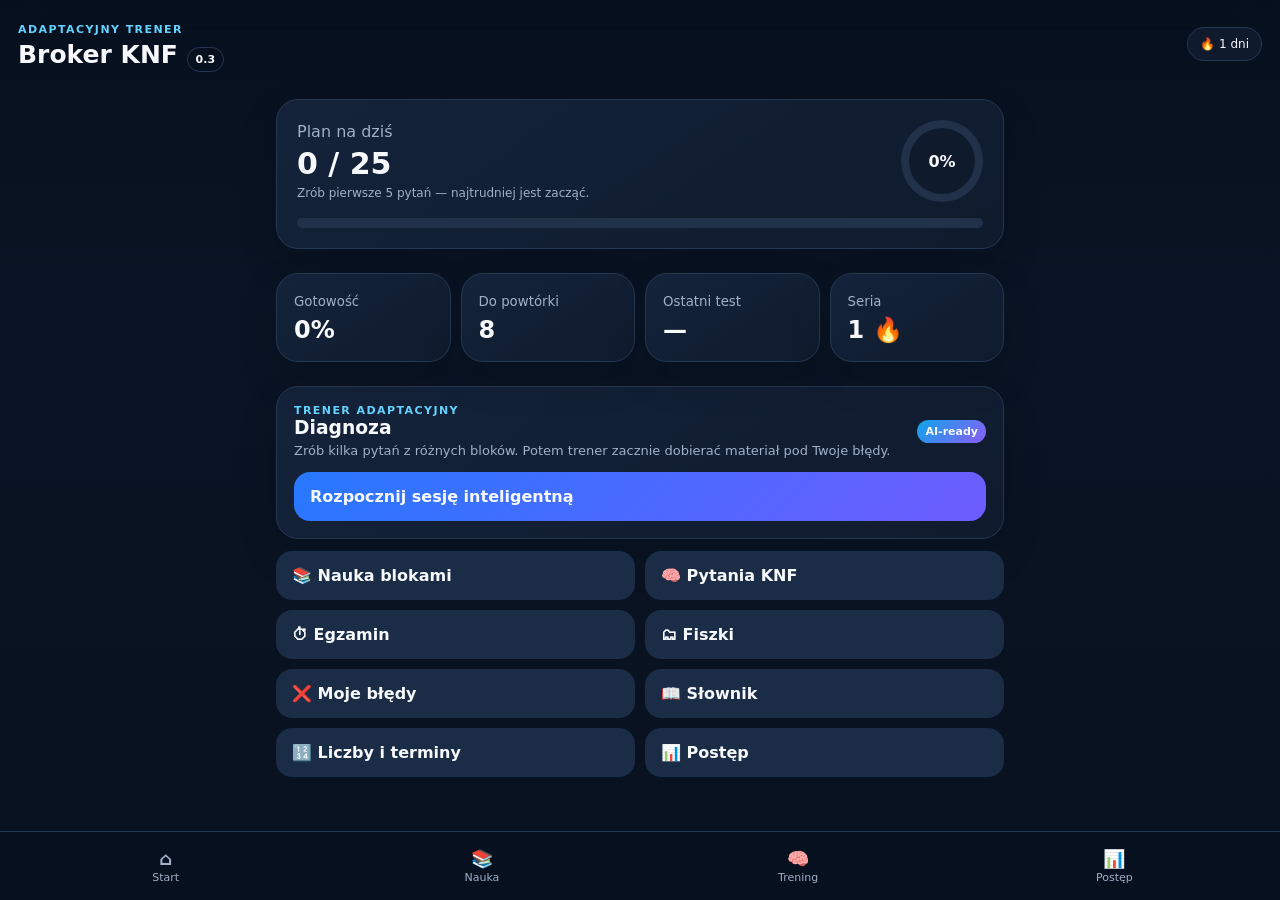
==== commit 7377190a: "Add files via upload" ====
--- a/index.html
+++ b/index.html
@@ -2,20 +2,20 @@
 <html lang="pl">
 <head>
 <meta charset="utf-8">
-<meta name="viewport" content="width=device-width,initial-scale=1,viewport-fit=cover">
+<meta name="viewport" content="width=device-width,initial-scale=1,maximum-scale=1,user-scalable=no,viewport-fit=cover">
 <meta name="theme-color" content="#0b1220">
 <meta name="apple-mobile-web-app-capable" content="yes">
 <meta name="apple-mobile-web-app-status-bar-style" content="black-translucent">
 <meta name="apple-mobile-web-app-title" content="Broker KNF">
 <link rel="manifest" href="manifest.webmanifest">
 <link rel="apple-touch-icon" href="icon-192.png">
-<title>Broker KNF 0.2</title>
+<title>Broker KNF 0.3</title>
 <style>
-:root{--bg:#07111f;--panel:#0f1b2d;--panel2:#14233a;--text:#f7f9fc;--muted:#9fb0c7;--accent:#64d2ff;--good:#4ade80;--bad:#fb7185;--warn:#fbbf24;--line:#243852;--r:22px}*{box-sizing:border-box}body{margin:0;font-family:-apple-system,BlinkMacSystemFont,"SF Pro Display",Inter,system-ui,sans-serif;background:linear-gradient(180deg,#06101d,#0a1424 35%,#07111f);color:var(--text);min-height:100vh;padding-bottom:90px}button{font:inherit;color:inherit}.top{padding:calc(18px + env(safe-area-inset-top)) 18px 10px;display:flex;justify-content:space-between;align-items:center;position:sticky;top:0;z-index:5;background:rgba(7,17,31,.88);backdrop-filter:blur(18px)}.brand small,.eyebrow{font-size:11px;letter-spacing:.13em;color:var(--accent);font-weight:800}.brand h1{margin:3px 0 0;font-size:25px}.chip{border:1px solid var(--line);background:var(--panel);padding:9px 12px;border-radius:999px;font-size:12px}.shell{padding:8px 16px 24px;max-width:760px;margin:auto}.view{display:none}.view.active{display:block}.card{background:linear-gradient(145deg,var(--panel2),var(--panel));border:1px solid var(--line);border-radius:var(--r);padding:17px;margin:12px 0;box-shadow:0 16px 40px rgba(0,0,0,.14)}.hero{padding:20px}.heroTop{display:flex;justify-content:space-between;gap:12px;align-items:center}.hero h2{font-size:30px;margin:5px 0}.muted{color:var(--muted)}.ring{width:82px;height:82px;border-radius:50%;display:grid;place-items:center;background:conic-gradient(var(--accent) var(--p,0%),#203149 0);position:relative}.ring:after{content:"";position:absolute;inset:8px;border-radius:50%;background:var(--panel)}.ring span{z-index:1;font-weight:800}.progress{height:10px;background:#203149;border-radius:99px;overflow:hidden}.progress i{display:block;height:100%;width:0;background:linear-gradient(90deg,var(--accent),#a78bfa);border-radius:99px}.grid{display:grid;grid-template-columns:repeat(2,1fr);gap:10px}.metric strong{display:block;font-size:24px;margin-top:6px}.metric small{color:var(--muted)}.actions{display:grid;gap:10px}.btn,button.primary,button.secondary{border:0;border-radius:16px;padding:15px 16px;background:#1a2c46;text-align:left;font-weight:750}.primary{background:linear-gradient(135deg,#2778ff,#6e5cff)!important}.secondary{background:#17263b!important}.btn:active,button:active{transform:scale(.985)}.sectionHead{display:flex;align-items:center;gap:11px;margin:8px 0 12px}.back{width:42px;height:42px;border-radius:14px;border:1px solid var(--line);background:var(--panel);font-size:28px}.sectionHead h2{margin:2px 0}.topic{display:flex;justify-content:space-between;gap:14px;align-items:center}.topic .pct{font-weight:800;color:var(--accent)}.topic h3{margin:0 0 5px}.topic p{margin:0;font-size:13px}.tag{display:inline-block;padding:5px 8px;border-radius:999px;background:#1b3150;color:#b7dafa;font-size:11px;margin-right:5px}.qmeta{display:flex;justify-content:space-between;font-size:12px;color:var(--muted);margin-bottom:10px}.question{font-size:20px;font-weight:750;line-height:1.3;margin:8px 0 16px}.option{width:100%;border:1px solid var(--line);background:#112139;border-radius:15px;padding:13px;margin:6px 0;text-align:left}.option.correct{border-color:var(--good);background:rgba(74,222,128,.11)}.option.wrong{border-color:var(--bad);background:rgba(251,113,133,.11)}.feedback{border-left:3px solid var(--accent);padding:3px 0 3px 12px;margin-top:15px;line-height:1.45}.source{font-size:12px;color:var(--muted);margin-top:8px}.row{display:flex;gap:8px;flex-wrap:wrap}.row button{flex:1;min-width:120px}.good{color:var(--good)}.bad{color:var(--bad)}.warn{color:var(--warn)}.lesson{line-height:1.55}.lesson h3{margin-top:0}.flash{min-height:220px;display:grid;place-items:center;text-align:center;cursor:pointer}.flash .front{font-size:21px;font-weight:750}.flash .back{font-size:18px;color:#dbeafe}.pill{font-size:11px;padding:5px 8px;border:1px solid var(--line);border-radius:999px}.bottom{position:fixed;left:0;right:0;bottom:0;padding:8px 10px calc(8px + env(safe-area-inset-bottom));display:grid;grid-template-columns:repeat(4,1fr);gap:5px;background:rgba(7,17,31,.93);backdrop-filter:blur(16px);border-top:1px solid var(--line);z-index:10}.bottom button{background:transparent;border:0;padding:8px 3px;font-size:11px;color:var(--muted)}.bottom button b{display:block;font-size:18px;margin-bottom:2px}.modal{position:fixed;inset:0;background:rgba(0,0,0,.64);display:none;align-items:flex-end;z-index:30}.modal.open{display:flex}.sheet{background:#101d30;border-radius:26px 26px 0 0;padding:20px 16px calc(24px + env(safe-area-inset-bottom));width:100%;max-height:88vh;overflow:auto}.sheet textarea{width:100%;min-height:190px;background:#07111f;color:#e6edf8;border:1px solid var(--line);border-radius:15px;padding:12px;font:13px ui-monospace,monospace}.streak{font-weight:800;color:#fbbf24}.tiny{font-size:12px}.empty{text-align:center;color:var(--muted);padding:30px 10px}.examTimer{font-variant-numeric:tabular-nums;font-size:24px;font-weight:800}.danger{background:#492235!important}.aiBadge{background:linear-gradient(135deg,#0ea5e9,#8b5cf6);padding:5px 8px;border-radius:999px;font-size:11px;font-weight:800}a{color:#9bdcff}@media(min-width:700px){.grid{grid-template-columns:repeat(4,1fr)}.actions{grid-template-columns:repeat(2,1fr)}}
+:root{--bg:#07111f;--panel:#0f1b2d;--panel2:#14233a;--text:#f7f9fc;--muted:#9fb0c7;--accent:#64d2ff;--good:#4ade80;--bad:#fb7185;--warn:#fbbf24;--line:#243852;--r:22px}*{box-sizing:border-box}body{margin:0;font-family:-apple-system,BlinkMacSystemFont,"SF Pro Display",Inter,system-ui,sans-serif;background:linear-gradient(180deg,#06101d,#0a1424 35%,#07111f);color:var(--text);min-height:100vh;padding-bottom:90px}html,body,button,a{touch-action:manipulation}button{font:inherit;color:inherit}.top{padding:calc(18px + env(safe-area-inset-top)) 18px 10px;display:flex;justify-content:space-between;align-items:center;position:sticky;top:0;z-index:5;background:rgba(7,17,31,.88);backdrop-filter:blur(18px)}.brand small,.eyebrow{font-size:11px;letter-spacing:.13em;color:var(--accent);font-weight:800}.brand h1{margin:3px 0 0;font-size:25px}.chip{border:1px solid var(--line);background:var(--panel);padding:9px 12px;border-radius:999px;font-size:12px}.shell{padding:8px 16px 24px;max-width:760px;margin:auto}.view{display:none}.view.active{display:block}.card{background:linear-gradient(145deg,var(--panel2),var(--panel));border:1px solid var(--line);border-radius:var(--r);padding:17px;margin:12px 0;box-shadow:0 16px 40px rgba(0,0,0,.14)}.hero{padding:20px}.heroTop{display:flex;justify-content:space-between;gap:12px;align-items:center}.hero h2{font-size:30px;margin:5px 0}.muted{color:var(--muted)}.ring{width:82px;height:82px;border-radius:50%;display:grid;place-items:center;background:conic-gradient(var(--accent) var(--p,0%),#203149 0);position:relative}.ring:after{content:"";position:absolute;inset:8px;border-radius:50%;background:var(--panel)}.ring span{z-index:1;font-weight:800}.progress{height:10px;background:#203149;border-radius:99px;overflow:hidden}.progress i{display:block;height:100%;width:0;background:linear-gradient(90deg,var(--accent),#a78bfa);border-radius:99px}.grid{display:grid;grid-template-columns:repeat(2,1fr);gap:10px}.metric strong{display:block;font-size:24px;margin-top:6px}.metric small{color:var(--muted)}.actions{display:grid;gap:10px}.btn,button.primary,button.secondary{border:0;border-radius:16px;padding:15px 16px;background:#1a2c46;text-align:left;font-weight:750}.primary{background:linear-gradient(135deg,#2778ff,#6e5cff)!important}.secondary{background:#17263b!important}.btn:active,button:active{transform:scale(.985)}.sectionHead{display:flex;align-items:center;gap:11px;margin:8px 0 12px}.back{width:42px;height:42px;border-radius:14px;border:1px solid var(--line);background:var(--panel);font-size:28px}.sectionHead h2{margin:2px 0}.topic{display:flex;justify-content:space-between;gap:14px;align-items:center}.topic .pct{font-weight:800;color:var(--accent)}.topic h3{margin:0 0 5px}.topic p{margin:0;font-size:13px}.tag{display:inline-block;padding:5px 8px;border-radius:999px;background:#1b3150;color:#b7dafa;font-size:11px;margin-right:5px}.qmeta{display:flex;justify-content:space-between;font-size:12px;color:var(--muted);margin-bottom:10px}.question{font-size:20px;font-weight:750;line-height:1.3;margin:8px 0 16px}.option{width:100%;border:1px solid var(--line);background:#112139;border-radius:15px;padding:13px;margin:6px 0;text-align:left}.option.correct{border-color:var(--good);background:rgba(74,222,128,.11)}.option.wrong{border-color:var(--bad);background:rgba(251,113,133,.11)}.feedback{border-left:3px solid var(--accent);padding:8px 10px 8px 12px;margin-top:10px;line-height:1.38;font-size:14px;background:rgba(100,210,255,.05);border-radius:0 12px 12px 0}.feedback strong{font-size:16px}.answerSummary{display:grid;gap:7px;margin-top:10px}.answerLine{padding:10px 12px;border-radius:12px;background:#101f34;border:1px solid var(--line);font-size:14px}.answerLine.goodLine{border-color:rgba(74,222,128,.5)}.answerLine.badLine{border-color:rgba(251,113,133,.5)}.source{font-size:12px;color:var(--muted);margin-top:8px}.row{display:flex;gap:8px;flex-wrap:wrap}.row button{flex:1;min-width:120px}.good{color:var(--good)}.bad{color:var(--bad)}.warn{color:var(--warn)}.lesson{line-height:1.55}.lesson h3{margin-top:0}.flash{min-height:300px;display:grid;place-items:center;text-align:center;cursor:pointer;padding:28px 22px}.flashInner{width:100%;display:grid;place-items:center;gap:18px}.flash .front{font-size:27px;font-weight:800;line-height:1.25;max-width:620px;margin:auto}.flash .answer{font-size:32px;font-weight:850;color:#dbeafe;line-height:1.2}.flash .flashHint{font-size:13px;color:var(--muted)}.flashActions{margin-top:12px}.hidden{display:none!important}.pill{font-size:11px;padding:5px 8px;border:1px solid var(--line);border-radius:999px}.bottom{position:fixed;left:0;right:0;bottom:0;padding:8px 10px calc(8px + env(safe-area-inset-bottom));display:grid;grid-template-columns:repeat(4,1fr);gap:5px;background:rgba(7,17,31,.93);backdrop-filter:blur(16px);border-top:1px solid var(--line);z-index:10}.bottom button{background:transparent;border:0;padding:8px 3px;font-size:11px;color:var(--muted)}.bottom button b{display:block;font-size:18px;margin-bottom:2px}.modal{position:fixed;inset:0;background:rgba(0,0,0,.64);display:none;align-items:flex-end;z-index:30}.modal.open{display:flex}.sheet{background:#101d30;border-radius:26px 26px 0 0;padding:20px 16px calc(24px + env(safe-area-inset-bottom));width:100%;max-height:88vh;overflow:auto}.sheet textarea{width:100%;min-height:190px;background:#07111f;color:#e6edf8;border:1px solid var(--line);border-radius:15px;padding:12px;font:13px ui-monospace,monospace}.streak{font-weight:800;color:#fbbf24}.tiny{font-size:12px}.empty{text-align:center;color:var(--muted);padding:30px 10px}.examTimer{font-variant-numeric:tabular-nums;font-size:24px;font-weight:800}.danger{background:#492235!important}.aiBadge{background:linear-gradient(135deg,#0ea5e9,#8b5cf6);padding:5px 8px;border-radius:999px;font-size:11px;font-weight:800}a{color:#9bdcff}@media(min-width:700px){.grid{grid-template-columns:repeat(4,1fr)}.actions{grid-template-columns:repeat(2,1fr)}}
 </style>
 </head>
 <body>
-<header class="top"><div class="brand"><small>ADAPTACYJNY TRENER</small><h1>Broker KNF <span class="pill">0.2</span></h1></div><div class="chip">🔥 <span id="streakTop">0</span> dni</div></header>
+<header class="top"><div class="brand"><small>ADAPTACYJNY TRENER</small><h1>Broker KNF <span class="pill">0.3</span></h1></div><div class="chip">🔥 <span id="streakTop">0</span> dni</div></header>
 <main class="shell">
 <section id="dashboard" class="view active">
   <div class="card hero"><div class="heroTop"><div><div class="muted">Plan na dziś</div><h2><span id="todayDone">0</span> / <span id="dailyGoal">25</span></h2><div class="tiny muted" id="motivation">Zacznij od krótkiej sesji.</div></div><div class="ring" id="ring"><span id="readiness">0%</span></div></div><div class="progress" style="margin-top:16px"><i id="todayBar"></i></div></div>
@@ -25,7 +25,7 @@
 </section>
 <section id="learn" class="view"><div class="sectionHead"><button class="back" data-go="dashboard">‹</button><div><div class="eyebrow">PROGRAM NAUKI</div><h2>Bloki tematyczne</h2></div></div><div id="blocks"></div></section>
 <section id="lesson" class="view"><div class="sectionHead"><button class="back" data-go="learn">‹</button><div><div class="eyebrow">MIKROLEKCJA</div><h2 id="lessonTitle">Lekcja</h2></div></div><div id="lessonBody"></div></section>
-<section id="quiz" class="view"><div class="sectionHead"><button class="back" data-go="dashboard">‹</button><div><div class="eyebrow">ADAPTACYJNE PYTANIA</div><h2>Trening</h2></div></div><div class="row"><button class="secondary" id="modeSmart">🎯 Inteligentny</button><button class="secondary" id="modeRandom">🔀 Losowy</button><button class="secondary" id="modeWeak">🩹 Słabe tematy</button></div><div id="quizBox"></div></section>
+<section id="quiz" class="view"><div class="sectionHead"><button class="back" id="quizBack">‹</button><div><div class="eyebrow" id="quizEyebrow">ADAPTACYJNE PYTANIA</div><h2 id="quizTitle">Trening</h2></div></div><div class="row" id="quizModes"><button class="secondary" id="modeSmart">🎯 Inteligentny</button><button class="secondary" id="modeRandom">🔀 Losowy</button><button class="secondary" id="modeWeak">🩹 Słabe tematy</button></div><div id="quizBox"></div></section>
 <section id="exam" class="view"><div class="sectionHead"><button class="back" data-go="dashboard">‹</button><div><div class="eyebrow">SYMULACJA KNF</div><h2>Egzamin</h2></div></div><div class="card"><p>Docelowy format: <strong>100 pytań / 120 minut / próg 75 pkt</strong>. W wersji 0.2 baza jest jeszcze mała, więc symulacja wykorzystuje dostępne pytania.</p><div class="row"><button class="primary" id="startExam">Rozpocznij</button><span class="examTimer" id="timer">120:00</span></div></div><div id="examBox"></div></section>
 <section id="flashcards" class="view"><div class="sectionHead"><button class="back" data-go="dashboard">‹</button><div><div class="eyebrow">SPACED REPETITION</div><h2>Fiszki</h2></div></div><div id="flashBox"></div></section>
 <section id="mistakes" class="view"><div class="sectionHead"><button class="back" data-go="dashboard">‹</button><div><div class="eyebrow">TWÓJ PROFIL BŁĘDÓW</div><h2>Moje błędy</h2></div></div><div id="mistakesBox"></div></section>
@@ -62,9 +62,9 @@
 {id:'b2',topic:'broker',q:'Który dokument służy w praktyce brokerskiej do przedstawienia ryzyka i oczekiwanych warunków ochrony ubezpieczycielom?',o:['Slip brokerski','Akt notarialny','Deklaracja CIT','Karta pojazdu'],a:0,why:'Slip brokerski porządkuje informacje o ryzyku i oczekiwanym zakresie ochrony dla rynku ubezpieczeniowego.',src:'Zakres tematyczny egzaminu — dokumentacja brokerska'}
 ];
 const glossary=[['OWU','Ogólne Warunki Ubezpieczenia.'],['SCR','Solvency Capital Requirement — kapitałowy wymóg wypłacalności.'],['MCR','Minimum Capital Requirement — minimalny wymóg kapitałowy.'],['Slip brokerski','Dokument opisujący ryzyko i oczekiwane warunki ochrony.'],['Koasekuracja','Objęcie jednego ryzyka ochroną przez kilku ubezpieczycieli.'],['Reasekuracja','Transfer części ryzyka zakładu ubezpieczeń do reasekuratora.'],['UFG','Ubezpieczeniowy Fundusz Gwarancyjny.'],['PBUK','Polskie Biuro Ubezpieczycieli Komunikacyjnych.']];
-const flashcards=[['100','Liczba pytań na egzaminie brokerskim.','exam'],['120 min','Czas trwania egzaminu.','exam'],['75 pkt','Minimalny wynik wymagany do zdania.','exam'],['SCR','Kapitałowy wymóg wypłacalności.','finance'],['MCR','Minimalny wymóg kapitałowy.','finance'],['Reasekuracja','Transfer części ryzyka ubezpieczyciela do reasekuratora.','reinsurance'],['Koasekuracja','Podział jednego ryzyka między kilku ubezpieczycieli.','reinsurance'],['Slip','Opis ryzyka i oczekiwanych warunków przekazywany rynkowi.','broker']].map((x,i)=>({id:'fc'+i,front:x[0],back:x[1],topic:x[2]}));
+const flashcards=[['Ile pytań zawiera egzamin brokerski?','100 pytań.','exam'],['Ile trwa egzamin brokerski?','120 minut.','exam'],['Ile punktów trzeba zdobyć, aby zdać egzamin?','Co najmniej 75 punktów.','exam'],['Co oznacza skrót SCR?','Kapitałowy wymóg wypłacalności.','finance'],['Co oznacza skrót MCR?','Minimalny wymóg kapitałowy.','finance'],['Czym jest reasekuracja?','Transfer części ryzyka ubezpieczyciela do reasekuratora.','reinsurance'],['Czym jest koasekuracja?','Podział jednego ryzyka między kilku ubezpieczycieli.','reinsurance'],['Do czego służy slip brokerski?','Do opisu ryzyka i oczekiwanych warunków przekazywanych rynkowi.','broker']].map((x,i)=>({id:'fc'+i,front:x[0],back:x[1],topic:x[2]}));
 const DEFAULT={dailyGoal:25,history:{},qstats:{},fstats:{},lastScore:null,examScores:[],lastActive:null,streak:0,total:0};
-let state=load();let currentQ=null,answered=false,quizMode='smart',exam=null,timerInt=null,flashIndex=0,flashShown=false;
+let state=load();let currentQ=null,answered=false,quizMode='smart',exam=null,timerInt=null,flashIndex=0,flashShown=false,quizReturn='dashboard',lessonTopic=null,quizLockedQuestion=null;
 function load(){try{return Object.assign({},DEFAULT,JSON.parse(localStorage.getItem('brokerKNF02')||'{}'))}catch(e){return {...DEFAULT}}}function save(){localStorage.setItem('brokerKNF02',JSON.stringify(state))}function day(){return new Date().toISOString().slice(0,10)}
 function touch(){const d=day();if(state.lastActive!==d){const y=new Date();y.setDate(y.getDate()-1);const yd=y.toISOString().slice(0,10);state.streak=state.lastActive===yd?state.streak+1:1;state.lastActive=d;save()}}
 function todayCount(){return state.history[day()]||0}function incToday(){touch();state.history[day()]=(state.history[day()]||0)+1;state.total++;save()}
@@ -74,26 +74,27 @@
 function motivation(done){if(done===0)return'Zrób pierwsze 5 pytań — najtrudniej jest zacząć.';if(done<state.dailyGoal/2)return`Dobra seria. Jeszcze ${state.dailyGoal-done} do celu.`;if(done<state.dailyGoal)return`Ponad połowa za Tobą. Zostało ${state.dailyGoal-done}.`;return'Cel dzienny wykonany. Każde kolejne pytanie to bonus.'}
 function coach(){const stats=blocks.map(b=>({b,s:topicStat(b.id)}));const attempted=stats.filter(x=>x.s.attempts>=2);if(!attempted.length)return['Diagnoza','Zrób kilka pytań z różnych bloków. Potem trener zacznie dobierać materiał pod Twoje błędy.'];attempted.sort((a,b)=>a.s.acc-b.s.acc);const w=attempted[0];return[`Priorytet: ${w.b.title}`,`Skuteczność ${w.s.acc}%. Trener będzie częściej wracał do tego bloku i mieszał pytania z podobnymi zagadnieniami.`]}
 function renderDashboard(){const done=todayCount(),r=readiness(),c=coach();$('#todayDone').textContent=done;$('#dailyGoal').textContent=state.dailyGoal;$('#todayBar').style.width=Math.min(100,done/state.dailyGoal*100)+'%';$('#motivation').textContent=motivation(done);$('#readiness').textContent=r+'%';$('#ring').style.setProperty('--p',r+'%');$('#readyMetric').textContent=r+'%';$('#dueMetric').textContent=dueCount();$('#lastScore').textContent=state.lastScore==null?'—':state.lastScore+'%';$('#streakTop').textContent=state.streak;$('#streakMetric').textContent=state.streak;$('#coachTitle').textContent=c[0];$('#coachText').textContent=c[1]}
-function $(s){return document.querySelector(s)}function $all(s){return [...document.querySelectorAll(s)]}function go(id){$all('.view').forEach(v=>v.classList.remove('active'));$('#'+id).classList.add('active');if(id==='dashboard')renderDashboard();if(id==='learn')renderBlocks();if(id==='quiz')renderQuiz();if(id==='flashcards')renderFlash();if(id==='mistakes')renderMistakes();if(id==='glossary')renderGlossary();if(id==='numbers')renderNumbers();if(id==='stats')renderStats();scrollTo(0,0)}
+function $(s){return document.querySelector(s)}function $all(s){return [...document.querySelectorAll(s)]}function go(id,opts={}){$all('.view').forEach(v=>v.classList.remove('active'));$('#'+id).classList.add('active');if(id==='dashboard')renderDashboard();if(id==='learn')renderBlocks();if(id==='quiz'){configureQuizHeader();if(!opts.keepQuestion)renderQuiz()}if(id==='flashcards')renderFlash();if(id==='mistakes')renderMistakes();if(id==='glossary')renderGlossary();if(id==='numbers')renderNumbers();if(id==='stats')renderStats();scrollTo(0,0)}function configureQuizHeader(){const topicMode=quizMode.startsWith('topic:');const mistakeMode=quizMode==='mistake';$('#quizModes').classList.toggle('hidden',topicMode||mistakeMode);if(topicMode){const id=quizMode.split(':')[1],b=blocks.find(x=>x.id===id);$('#quizEyebrow').textContent='ĆWICZENIA Z BLOKU';$('#quizTitle').textContent=b?b.title:'Ćwiczenia';}else if(mistakeMode){$('#quizEyebrow').textContent='POWTÓRKA BŁĘDU';$('#quizTitle').textContent='Pytanie i uzasadnienie';}else{$('#quizEyebrow').textContent='ADAPTACYJNE PYTANIA';$('#quizTitle').textContent='Trening';}}
 function renderBlocks(){const box=$('#blocks');box.innerHTML='';blocks.forEach(b=>{const s=topicStat(b.id);const pct=s.attempts?s.acc:0;box.insertAdjacentHTML('beforeend',`<div class="card topic"><div><h3>${b.title}</h3><p class="muted">${b.desc}</p><div style="margin-top:8px"><span class="tag">priorytet ${b.priority}/5</span><span class="tag">${s.attempts} prób</span></div></div><div><div class="pct">${pct}%</div><button class="secondary tiny" onclick="openLesson('${b.id}')">Otwórz</button></div></div>`)});}
-window.openLesson=function(id){const b=blocks.find(x=>x.id===id);$('#lessonTitle').textContent=b.title;$('#lessonBody').innerHTML=`<div class="card lesson"><h3>W tej lekcji</h3>${b.lesson.map(x=>`<p>${x}</p>`).join('')}<p class="source">Ten moduł będzie rozbudowywany o pełne opracowania i podstawy prawne.</p></div><button class="primary" style="width:100%" onclick="startTopic('${id}')">Przećwicz ten blok</button>`;go('lesson')};
-window.startTopic=function(id){quizMode='topic:'+id;go('quiz')}
+window.openLesson=function(id){lessonTopic=id;const b=blocks.find(x=>x.id===id);$('#lessonTitle').textContent=b.title;$('#lessonBody').innerHTML=`<div class="card lesson"><h3>W tej lekcji</h3>${b.lesson.map(x=>`<p>${x}</p>`).join('')}<p class="source">Materiał bazowy do zrozumienia tematu. Kolejne paczki będą rozszerzać go o szczegółowe podstawy prawne i pytania KNF.</p></div><button class="primary" style="width:100%" onclick="startTopic('${id}')">Przećwicz tylko ten blok</button>`;go('lesson')};
+window.startTopic=function(id){quizMode='topic:'+id;quizReturn='lesson';quizLockedQuestion=null;go('quiz')} 
 function weight(q){const s=state.qstats[q.id]||{seen:0,correct:0,wrong:0};if(quizMode.startsWith('topic:'))return q.topic===quizMode.split(':')[1]?100:-1;if(quizMode==='random')return Math.random()*10;if(quizMode==='weak'){const ts=topicStat(q.topic);return (100-ts.acc)+s.wrong*20+Math.random()*10}return 25+(s.seen?0:45)+s.wrong*35-s.correct*8+blocks.find(b=>b.id===q.topic).priority*5+Math.random()*15}
 function pickQuestion(exclude=[]){const pool=questions.filter(q=>!exclude.includes(q.id)).map(q=>({q,w:weight(q)})).filter(x=>x.w>=0).sort((a,b)=>b.w-a.w);return pool.length?pool[0].q:null}
-function renderQuiz(){answered=false;currentQ=pickQuestion();drawQuestion(currentQ,$('#quizBox'),false)}
+function renderQuiz(){answered=false;if(quizLockedQuestion){currentQ=quizLockedQuestion;quizLockedQuestion=null}else currentQ=pickQuestion();drawQuestion(currentQ,$('#quizBox'),false)}
 function drawQuestion(q,box,isExam){if(!q){box.innerHTML='<div class="card empty">Brak pytań w tym zestawie.</div>';return}const ts=topicStat(q.topic);box.innerHTML=`<div class="card"><div class="qmeta"><span>${blocks.find(b=>b.id===q.topic)?.title||q.topic}</span><span>opanowanie ${ts.acc}%</span></div><div class="question">${q.q}</div><div id="opts">${q.o.map((o,i)=>`<button class="option" data-i="${i}">${String.fromCharCode(65+i)}. ${o}</button>`).join('')}</div><div id="fb"></div></div>`;box.querySelectorAll('.option').forEach(b=>b.onclick=()=>answer(q,+b.dataset.i,box,isExam));}
-function answer(q,i,box,isExam){if(isExam){if(exam.answers[q.id]!=null)return;exam.answers[q.id]=i;box.querySelectorAll('.option').forEach((b,j)=>{if(j===i)b.style.borderColor='#64d2ff'});setTimeout(()=>nextExam(),180);return}if(answered)return;answered=true;incToday();const ok=i===q.a,s=state.qstats[q.id]||(state.qstats[q.id]={seen:0,correct:0,wrong:0});s.seen++;ok?s.correct++:s.wrong++;s.last=Date.now();save();box.querySelectorAll('.option').forEach((b,j)=>{b.disabled=true;if(j===q.a)b.classList.add('correct');if(j===i&&!ok)b.classList.add('wrong')});$('#fb').innerHTML=`<div class="feedback"><strong class="${ok?'good':'bad'}">${ok?'Dobrze.':'To warto utrwalić.'}</strong><br>${q.why}<div class="source">Źródło/zakres: ${q.src}</div></div><div class="row" style="margin-top:14px"><button class="secondary" id="aiHelp">🤖 Wyjaśnij z AI</button><button class="primary" id="nextQ">Następne pytanie</button></div>`;$('#aiHelp').onclick=()=>openAI(q,i);$('#nextQ').onclick=()=>renderQuiz();renderDashboard()}
+function answer(q,i,box,isExam){if(isExam){if(exam.answers[q.id]!=null)return;exam.answers[q.id]=i;box.querySelectorAll('.option').forEach((b,j)=>{if(j===i)b.style.borderColor='#64d2ff'});setTimeout(()=>nextExam(),180);return}if(answered)return;answered=true;incToday();const ok=i===q.a,s=state.qstats[q.id]||(state.qstats[q.id]={seen:0,correct:0,wrong:0});s.seen++;ok?s.correct++:s.wrong++;s.last=Date.now();save();const opts=box.querySelector('#opts');if(opts)opts.innerHTML=`<div class="answerSummary">${!ok?`<div class="answerLine badLine"><span class="muted">Twoja odpowiedź:</span><br><strong>${String.fromCharCode(65+i)}. ${q.o[i]}</strong></div>`:''}<div class="answerLine goodLine"><span class="muted">Prawidłowa odpowiedź:</span><br><strong>${String.fromCharCode(65+q.a)}. ${q.o[q.a]}</strong></div></div>`;$('#fb').innerHTML=`<div class="feedback"><strong class="${ok?'good':'bad'}">${ok?'Dobrze.':'To warto utrwalić.'}</strong><br>${q.why}<div class="source">${q.src}</div></div><div class="row" style="margin-top:10px"><button class="secondary" id="aiHelp">🤖 Wyjaśnij</button><button class="primary" id="nextQ">${quizMode==='mistake'?'Wróć do błędów':'Następne pytanie'}</button></div>`;$('#aiHelp').onclick=()=>openAI(q,i);$('#nextQ').onclick=()=>{if(quizMode==='mistake')go('mistakes');else renderQuiz()};renderDashboard()}
 function openAI(q,i){const chosen=i==null?'nie podano':q.o[i];$('#aiPrompt').value=`Przygotowuję się do egzaminu na brokera ubezpieczeniowego KNF w grudniu 2026.\n\nPytanie: ${q.q}\nMoja odpowiedź: ${chosen}\nPrawidłowa odpowiedź w mojej bazie: ${q.o[q.a]}\nWyjaśnienie z bazy: ${q.why}\nŹródło/zakres: ${q.src}\n\nWytłumacz mi to jak tutor: 1) prostym językiem, 2) wskaż regułę lub podstawę prawną, jeśli dotyczy, 3) wyjaśnij dlaczego moja odpowiedź jest błędna, 4) podaj przykład, 5) zadaj mi na końcu 2 podobne pytania kontrolne bez podawania odpowiedzi od razu. Zweryfikuj aktualność prawa na 2026 r.`;$('#aiModal').classList.add('open')}
-function renderFlash(){const due=flashcards.filter(f=>{const s=state.fstats[f.id];return !s||!s.due||s.due<=Date.now()});const list=due.length?due:flashcards;flashIndex%=list.length;const f=list[flashIndex];flashShown=false;$('#flashBox').innerHTML=`<div class="card flash" id="flashCard"><div><div class="tag">${blocks.find(b=>b.id===f.topic)?.title||f.topic}</div><div class="front" style="margin-top:22px">${f.front}</div><div class="muted tiny" style="margin-top:18px">Dotknij, aby odkryć odpowiedź</div></div></div><div class="row"><button class="danger secondary" id="again">Jeszcze nie</button><button class="primary" id="know">Umiem</button></div>`;$('#flashCard').onclick=()=>{flashShown=!flashShown;$('#flashCard').innerHTML=flashShown?`<div><div class="back">${f.back}</div></div>`:`<div><div class="front">${f.front}</div></div>`};$('#again').onclick=()=>rateFlash(f,false);$('#know').onclick=()=>rateFlash(f,true)}
+function renderFlash(){const due=flashcards.filter(f=>{const s=state.fstats[f.id];return !s||!s.due||s.due<=Date.now()});const list=due.length?due:flashcards;flashIndex%=list.length;const f=list[flashIndex];flashShown=false;$('#flashBox').innerHTML=`<div class="card flash" id="flashCard"><div class="flashInner"><div class="tag">${blocks.find(b=>b.id===f.topic)?.title||f.topic}</div><div class="front">${f.front}</div><div class="flashHint">Dotknij kartę, aby zobaczyć odpowiedź</div></div></div><div class="row flashActions hidden" id="flashActions"><button class="danger secondary" id="again">Jeszcze nie</button><button class="primary" id="know">Umiem</button></div>`;$('#flashCard').onclick=()=>{if(flashShown)return;flashShown=true;$('#flashCard').innerHTML=`<div class="flashInner"><div class="tag">ODPOWIEDŹ</div><div class="answer">${f.back}</div><div class="flashHint">Oceń, czy odpowiedź przyszła Ci bez podpowiedzi.</div></div>`;$('#flashActions').classList.remove('hidden')};$('#again').onclick=()=>rateFlash(f,false);$('#know').onclick=()=>rateFlash(f,true)}
 function rateFlash(f,ok){incToday();const s=state.fstats[f.id]||(state.fstats[f.id]={level:0});s.level=ok?Math.min(6,(s.level||0)+1):0;const days=ok?[1,2,4,7,14,30,60][s.level]||30:0;s.due=Date.now()+days*86400000;save();flashIndex++;renderFlash()}
-function renderMistakes(){const bad=questions.map(q=>({q,s:state.qstats[q.id]})).filter(x=>x.s&&x.s.wrong>0).sort((a,b)=>(b.s.wrong-b.s.correct)-(a.s.wrong-a.s.correct));$('#mistakesBox').innerHTML=bad.length?bad.map(x=>`<div class="card"><div class="tag">${blocks.find(b=>b.id===x.q.topic)?.title}</div><h3>${x.q.q}</h3><p class="muted">Błędy: ${x.s.wrong} · poprawne: ${x.s.correct}</p><div class="row"><button class="secondary" onclick="practiceOne('${x.q.id}')">Powtórz</button><button class="secondary" onclick="aiFor('${x.q.id}')">🤖 Tutor AI</button></div></div>`).join(''):'<div class="card empty">Jeszcze nie masz zapisanych błędów. Świetny moment na trening diagnostyczny.</div>'}
-window.practiceOne=id=>{currentQ=questions.find(q=>q.id===id);answered=false;go('quiz');drawQuestion(currentQ,$('#quizBox'),false)};window.aiFor=id=>openAI(questions.find(q=>q.id===id),null);
+function renderMistakes(){const bad=questions.map(q=>({q,s:state.qstats[q.id]})).filter(x=>x.s&&x.s.wrong>0).sort((a,b)=>(b.s.wrong-b.s.correct)-(a.s.wrong-a.s.correct));$('#mistakesBox').innerHTML=bad.length?bad.map(x=>`<div class="card" role="button" onclick="reviewMistake('${x.q.id}')"><div class="tag">${blocks.find(b=>b.id===x.q.topic)?.title}</div><h3>${x.q.q}</h3><p class="muted">Błędy: ${x.s.wrong} · poprawne: ${x.s.correct}</p><div class="feedback"><strong>Prawidłowa odpowiedź:</strong> ${x.q.o[x.q.a]}<br>${x.q.why}</div><div class="row" style="margin-top:10px"><button class="primary" onclick="event.stopPropagation();practiceOne('${x.q.id}')">Spróbuj ponownie</button><button class="secondary" onclick="event.stopPropagation();aiFor('${x.q.id}')">🤖 Wyjaśnij</button></div></div>`).join(''):'<div class="card empty">Jeszcze nie masz zapisanych błędów. Świetny moment na trening diagnostyczny.</div>'}
+window.reviewMistake=id=>{const q=questions.find(x=>x.id===id);quizMode='mistake';quizReturn='mistakes';quizLockedQuestion=q;go('quiz');answered=true;drawQuestion(q,$('#quizBox'),false);const opts=$('#quizBox #opts');if(opts)opts.innerHTML=`<div class="answerSummary"><div class="answerLine goodLine"><span class="muted">Prawidłowa odpowiedź:</span><br><strong>${String.fromCharCode(65+q.a)}. ${q.o[q.a]}</strong></div></div>`;$('#quizBox #fb').innerHTML=`<div class="feedback"><strong>Dlaczego?</strong><br>${q.why}<div class="source">${q.src}</div></div><div class="row" style="margin-top:10px"><button class="primary" onclick="practiceOne('${q.id}')">Spróbuj odpowiedzieć</button><button class="secondary" onclick="go('mistakes')">Wróć do błędów</button></div>`};
+window.practiceOne=id=>{quizMode='mistake';quizReturn='mistakes';quizLockedQuestion=questions.find(q=>q.id===id);go('quiz')};window.aiFor=id=>openAI(questions.find(q=>q.id===id),null);
 function renderGlossary(){const box=$('#glossaryBox');box.innerHTML=glossary.map(([a,b])=>`<div class="card"><h3>${a}</h3><p class="muted">${b}</p></div>`).join('')}
 function renderNumbers(){$('#numbersBox').innerHTML=`<div class="card"><h3>100 pytań</h3><p class="muted">Test jednokrotnego wyboru.</p></div><div class="card"><h3>120 minut</h3><p class="muted">Czas egzaminu — średnio 72 sekundy na pytanie.</p></div><div class="card"><h3>75 punktów</h3><p class="muted">Minimalny wynik wymagany do zdania egzaminu.</p></div><div class="card"><h3>0 punktów</h3><p class="muted">Za odpowiedź błędną albo brak odpowiedzi.</p></div><div class="source">Źródło: ${SOURCES.exam}</div>`}
 function renderStats(){const rows=blocks.map(b=>{const s=topicStat(b.id);return`<div class="card"><div class="topic"><div><h3>${b.title}</h3><p class="muted">${s.attempts} odpowiedzi · ${s.wrong} błędów</p></div><div class="pct">${s.attempts?s.acc:0}%</div></div><div class="progress" style="margin-top:10px"><i style="width:${s.attempts?s.acc:0}%"></i></div></div>`}).join('');const days=Object.entries(state.history).sort().slice(-7).map(([d,n])=>`${d.slice(5)}: ${n}`).join(' · ');$('#statsBox').innerHTML=`<div class="card"><h3>Podsumowanie</h3><p>Łącznie wykonane aktywności: <strong>${state.total}</strong></p><p>Gotowość modelowa: <strong>${readiness()}%</strong></p><p class="muted tiny">To wskaźnik treningowy, nie prognoza wyniku egzaminu.</p><p class="tiny">Ostatnie dni: ${days||'brak danych'}</p></div>${rows}`}
 function startExam(){clearInterval(timerInt);exam={list:[],idx:0,answers:{},start:Date.now()};const ids=[];for(let i=0;i<Math.min(questions.length,100);i++){const q=pickQuestion(ids);if(!q)break;ids.push(q.id);exam.list.push(q)};let left=120*60;$('#timer').textContent='120:00';timerInt=setInterval(()=>{left--;$('#timer').textContent=String(Math.floor(left/60)).padStart(2,'0')+':'+String(left%60).padStart(2,'0');if(left<=0)finishExam()},1000);nextExam()}
 function nextExam(){if(!exam||exam.idx>=exam.list.length)return finishExam();const q=exam.list[exam.idx++];drawQuestion(q,$('#examBox'),true)}
 function finishExam(){if(!exam)return;clearInterval(timerInt);let ok=0;exam.list.forEach(q=>{const a=exam.answers[q.id];const s=state.qstats[q.id]||(state.qstats[q.id]={seen:0,correct:0,wrong:0});s.seen++;if(a===q.a){ok++;s.correct++}else{s.wrong++}});const pct=Math.round(ok/exam.list.length*100);state.lastScore=pct;state.examScores.push({date:day(),score:pct,n:exam.list.length});incToday();save();$('#examBox').innerHTML=`<div class="card"><h2>${ok}/${exam.list.length} · ${pct}%</h2><p>${pct>=75?'W tej symulacji przekroczyłeś próg 75%.':'Poniżej progu 75% — aplikacja zwiększy teraz wagę tematów, w których pojawiły się błędy.'}</p><button class="primary" onclick="go('mistakes')">Przejdź do błędów</button></div>`;exam=null;renderDashboard()}
-$all('[data-go]').forEach(b=>b.onclick=()=>go(b.dataset.go));$('#smartStart').onclick=()=>{quizMode='smart';go('quiz')};$('#modeSmart').onclick=()=>{quizMode='smart';renderQuiz()};$('#modeRandom').onclick=()=>{quizMode='random';renderQuiz()};$('#modeWeak').onclick=()=>{quizMode='weak';renderQuiz()};$('#startExam').onclick=startExam;$('#closeAi').onclick=()=>$('#aiModal').classList.remove('open');$('#copyPrompt').onclick=async()=>{await navigator.clipboard.writeText($('#aiPrompt').value);$('#copyPrompt').textContent='Skopiowano ✓';setTimeout(()=>$('#copyPrompt').textContent='Kopiuj prompt',1200)};$('#openChat').onclick=()=>window.open('https://chatgpt.com','_blank');$('#aiModal').onclick=e=>{if(e.target.id==='aiModal')$('#aiModal').classList.remove('open')};touch();renderDashboard();if('serviceWorker'in navigator)navigator.serviceWorker.register('./sw.js').catch(()=>{});
+$all('[data-go]').forEach(b=>b.onclick=()=>{if(b.dataset.go==='quiz'){quizMode='smart';quizReturn='dashboard';quizLockedQuestion=null}go(b.dataset.go)});$('#quizBack').onclick=()=>go(quizReturn);$('#smartStart').onclick=()=>{quizMode='smart';quizReturn='dashboard';quizLockedQuestion=null;go('quiz')};$('#modeSmart').onclick=()=>{quizMode='smart';quizReturn='dashboard';configureQuizHeader();renderQuiz()};$('#modeRandom').onclick=()=>{quizMode='random';quizReturn='dashboard';configureQuizHeader();renderQuiz()};$('#modeWeak').onclick=()=>{quizMode='weak';quizReturn='dashboard';configureQuizHeader();renderQuiz()};$('#startExam').onclick=startExam;$('#closeAi').onclick=()=>$('#aiModal').classList.remove('open');$('#copyPrompt').onclick=async()=>{await navigator.clipboard.writeText($('#aiPrompt').value);$('#copyPrompt').textContent='Skopiowano ✓';setTimeout(()=>$('#copyPrompt').textContent='Kopiuj prompt',1200)};$('#openChat').onclick=()=>window.open('https://chatgpt.com','_blank');$('#aiModal').onclick=e=>{if(e.target.id==='aiModal')$('#aiModal').classList.remove('open')};touch();renderDashboard();if('serviceWorker'in navigator)navigator.serviceWorker.register('./sw.js').catch(()=>{});
 </script>
 </body></html>
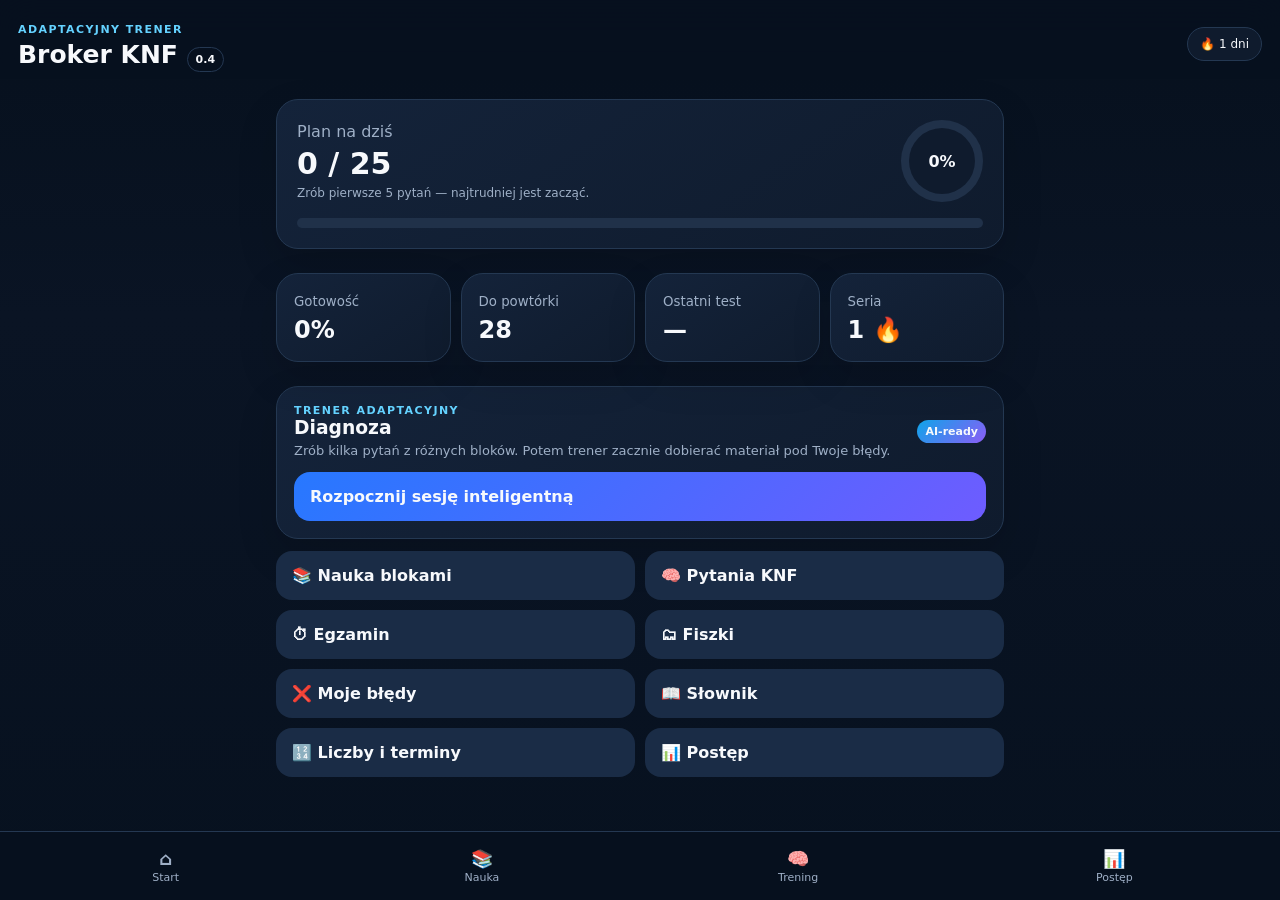
==== commit fee09193: "Add files via upload" ====
--- a/index.html
+++ b/index.html
@@ -9,13 +9,13 @@
 <meta name="apple-mobile-web-app-title" content="Broker KNF">
 <link rel="manifest" href="manifest.webmanifest">
 <link rel="apple-touch-icon" href="icon-192.png">
-<title>Broker KNF 0.3</title>
+<title>Broker KNF 0.4</title>
 <style>
 :root{--bg:#07111f;--panel:#0f1b2d;--panel2:#14233a;--text:#f7f9fc;--muted:#9fb0c7;--accent:#64d2ff;--good:#4ade80;--bad:#fb7185;--warn:#fbbf24;--line:#243852;--r:22px}*{box-sizing:border-box}body{margin:0;font-family:-apple-system,BlinkMacSystemFont,"SF Pro Display",Inter,system-ui,sans-serif;background:linear-gradient(180deg,#06101d,#0a1424 35%,#07111f);color:var(--text);min-height:100vh;padding-bottom:90px}html,body,button,a{touch-action:manipulation}button{font:inherit;color:inherit}.top{padding:calc(18px + env(safe-area-inset-top)) 18px 10px;display:flex;justify-content:space-between;align-items:center;position:sticky;top:0;z-index:5;background:rgba(7,17,31,.88);backdrop-filter:blur(18px)}.brand small,.eyebrow{font-size:11px;letter-spacing:.13em;color:var(--accent);font-weight:800}.brand h1{margin:3px 0 0;font-size:25px}.chip{border:1px solid var(--line);background:var(--panel);padding:9px 12px;border-radius:999px;font-size:12px}.shell{padding:8px 16px 24px;max-width:760px;margin:auto}.view{display:none}.view.active{display:block}.card{background:linear-gradient(145deg,var(--panel2),var(--panel));border:1px solid var(--line);border-radius:var(--r);padding:17px;margin:12px 0;box-shadow:0 16px 40px rgba(0,0,0,.14)}.hero{padding:20px}.heroTop{display:flex;justify-content:space-between;gap:12px;align-items:center}.hero h2{font-size:30px;margin:5px 0}.muted{color:var(--muted)}.ring{width:82px;height:82px;border-radius:50%;display:grid;place-items:center;background:conic-gradient(var(--accent) var(--p,0%),#203149 0);position:relative}.ring:after{content:"";position:absolute;inset:8px;border-radius:50%;background:var(--panel)}.ring span{z-index:1;font-weight:800}.progress{height:10px;background:#203149;border-radius:99px;overflow:hidden}.progress i{display:block;height:100%;width:0;background:linear-gradient(90deg,var(--accent),#a78bfa);border-radius:99px}.grid{display:grid;grid-template-columns:repeat(2,1fr);gap:10px}.metric strong{display:block;font-size:24px;margin-top:6px}.metric small{color:var(--muted)}.actions{display:grid;gap:10px}.btn,button.primary,button.secondary{border:0;border-radius:16px;padding:15px 16px;background:#1a2c46;text-align:left;font-weight:750}.primary{background:linear-gradient(135deg,#2778ff,#6e5cff)!important}.secondary{background:#17263b!important}.btn:active,button:active{transform:scale(.985)}.sectionHead{display:flex;align-items:center;gap:11px;margin:8px 0 12px}.back{width:42px;height:42px;border-radius:14px;border:1px solid var(--line);background:var(--panel);font-size:28px}.sectionHead h2{margin:2px 0}.topic{display:flex;justify-content:space-between;gap:14px;align-items:center}.topic .pct{font-weight:800;color:var(--accent)}.topic h3{margin:0 0 5px}.topic p{margin:0;font-size:13px}.tag{display:inline-block;padding:5px 8px;border-radius:999px;background:#1b3150;color:#b7dafa;font-size:11px;margin-right:5px}.qmeta{display:flex;justify-content:space-between;font-size:12px;color:var(--muted);margin-bottom:10px}.question{font-size:20px;font-weight:750;line-height:1.3;margin:8px 0 16px}.option{width:100%;border:1px solid var(--line);background:#112139;border-radius:15px;padding:13px;margin:6px 0;text-align:left}.option.correct{border-color:var(--good);background:rgba(74,222,128,.11)}.option.wrong{border-color:var(--bad);background:rgba(251,113,133,.11)}.feedback{border-left:3px solid var(--accent);padding:8px 10px 8px 12px;margin-top:10px;line-height:1.38;font-size:14px;background:rgba(100,210,255,.05);border-radius:0 12px 12px 0}.feedback strong{font-size:16px}.answerSummary{display:grid;gap:7px;margin-top:10px}.answerLine{padding:10px 12px;border-radius:12px;background:#101f34;border:1px solid var(--line);font-size:14px}.answerLine.goodLine{border-color:rgba(74,222,128,.5)}.answerLine.badLine{border-color:rgba(251,113,133,.5)}.source{font-size:12px;color:var(--muted);margin-top:8px}.row{display:flex;gap:8px;flex-wrap:wrap}.row button{flex:1;min-width:120px}.good{color:var(--good)}.bad{color:var(--bad)}.warn{color:var(--warn)}.lesson{line-height:1.55}.lesson h3{margin-top:0}.flash{min-height:300px;display:grid;place-items:center;text-align:center;cursor:pointer;padding:28px 22px}.flashInner{width:100%;display:grid;place-items:center;gap:18px}.flash .front{font-size:27px;font-weight:800;line-height:1.25;max-width:620px;margin:auto}.flash .answer{font-size:32px;font-weight:850;color:#dbeafe;line-height:1.2}.flash .flashHint{font-size:13px;color:var(--muted)}.flashActions{margin-top:12px}.hidden{display:none!important}.pill{font-size:11px;padding:5px 8px;border:1px solid var(--line);border-radius:999px}.bottom{position:fixed;left:0;right:0;bottom:0;padding:8px 10px calc(8px + env(safe-area-inset-bottom));display:grid;grid-template-columns:repeat(4,1fr);gap:5px;background:rgba(7,17,31,.93);backdrop-filter:blur(16px);border-top:1px solid var(--line);z-index:10}.bottom button{background:transparent;border:0;padding:8px 3px;font-size:11px;color:var(--muted)}.bottom button b{display:block;font-size:18px;margin-bottom:2px}.modal{position:fixed;inset:0;background:rgba(0,0,0,.64);display:none;align-items:flex-end;z-index:30}.modal.open{display:flex}.sheet{background:#101d30;border-radius:26px 26px 0 0;padding:20px 16px calc(24px + env(safe-area-inset-bottom));width:100%;max-height:88vh;overflow:auto}.sheet textarea{width:100%;min-height:190px;background:#07111f;color:#e6edf8;border:1px solid var(--line);border-radius:15px;padding:12px;font:13px ui-monospace,monospace}.streak{font-weight:800;color:#fbbf24}.tiny{font-size:12px}.empty{text-align:center;color:var(--muted);padding:30px 10px}.examTimer{font-variant-numeric:tabular-nums;font-size:24px;font-weight:800}.danger{background:#492235!important}.aiBadge{background:linear-gradient(135deg,#0ea5e9,#8b5cf6);padding:5px 8px;border-radius:999px;font-size:11px;font-weight:800}a{color:#9bdcff}@media(min-width:700px){.grid{grid-template-columns:repeat(4,1fr)}.actions{grid-template-columns:repeat(2,1fr)}}
-</style>
+.lessonNav{display:flex;gap:7px;overflow-x:auto;padding-bottom:6px;margin-bottom:8px}.lessonNav button{white-space:nowrap;padding:9px 11px;border-radius:999px;border:1px solid var(--line);background:#12233a;font-size:12px}.lessonSection h3{margin:0 0 8px}.lessonSection ul{padding-left:20px;margin-bottom:0}.lessonSection li{margin:7px 0;line-height:1.45}.callout{padding:13px;border:1px solid var(--line);border-radius:14px;background:#0c1a2c;margin:10px 0}.callout.warnbox{border-color:rgba(251,191,36,.45)}.callout.goodbox{border-color:rgba(74,222,128,.45)}details.analysis{margin-top:10px;border:1px solid var(--line);border-radius:12px;padding:9px 11px;background:#0d1b2d}details.analysis summary{cursor:pointer;font-weight:750}.optionExplain{font-size:13px;line-height:1.35;padding:7px 0;border-bottom:1px solid rgba(159,176,199,.12)}.optionExplain:last-child{border-bottom:0}.coverage{font-size:12px;color:var(--muted);margin-top:7px} </style>
 </head>
 <body>
-<header class="top"><div class="brand"><small>ADAPTACYJNY TRENER</small><h1>Broker KNF <span class="pill">0.3</span></h1></div><div class="chip">🔥 <span id="streakTop">0</span> dni</div></header>
+<header class="top"><div class="brand"><small>ADAPTACYJNY TRENER</small><h1>Broker KNF <span class="pill">0.4</span></h1></div><div class="chip">🔥 <span id="streakTop">0</span> dni</div></header>
 <main class="shell">
 <section id="dashboard" class="view active">
   <div class="card hero"><div class="heroTop"><div><div class="muted">Plan na dziś</div><h2><span id="todayDone">0</span> / <span id="dailyGoal">25</span></h2><div class="tiny muted" id="motivation">Zacznij od krótkiej sesji.</div></div><div class="ring" id="ring"><span id="readiness">0%</span></div></div><div class="progress" style="margin-top:16px"><i id="todayBar"></i></div></div>
@@ -34,35 +34,13 @@
 <section id="stats" class="view"><div class="sectionHead"><button class="back" data-go="dashboard">‹</button><div><div class="eyebrow">ANALIZA</div><h2>Postęp</h2></div></div><div id="statsBox"></div></section>
 </main>
 <nav class="bottom"><button data-go="dashboard"><b>⌂</b>Start</button><button data-go="learn"><b>📚</b>Nauka</button><button data-go="quiz"><b>🧠</b>Trening</button><button data-go="stats"><b>📊</b>Postęp</button></nav>
-<div class="modal" id="aiModal"><div class="sheet"><div class="topic"><div><div class="eyebrow">TUTOR AI</div><h2 style="margin:3px 0">Pomóż mi zrozumieć</h2></div><button class="back" id="closeAi">×</button></div><p class="muted">Na razie bez płatnego API: aplikacja przygotowuje precyzyjny prompt do ChatGPT. W kolejnej wersji możemy podłączyć bezpośrednią rozmowę przez bezpieczny backend.</p><textarea id="aiPrompt"></textarea><div class="row"><button class="primary" id="copyPrompt">Kopiuj prompt</button><button class="secondary" id="openChat">Otwórz ChatGPT</button></div></div></div>
+<div class="modal" id="aiModal"><div class="sheet"><div class="topic"><div><div class="eyebrow">TUTOR AI</div><h2 style="margin:3px 0">Pomóż mi zrozumieć</h2></div><button class="back" id="closeAi">×</button></div><p class="muted">Na razie bez płatnego API: aplikacja przygotowuje precyzyjny prompt do ChatGPT. Tutor wykorzystuje dane o Twojej skuteczności w danym bloku, żeby prompt był dopasowany do tego, co sprawia Ci trudność. Bezpłatnie działa przez kopiowanie promptu do ChatGPT.</p><textarea id="aiPrompt"></textarea><div class="row"><button class="primary" id="copyPrompt">Kopiuj prompt</button><button class="secondary" id="openChat">Otwórz ChatGPT</button></div></div></div>
 <script>
-const SOURCES={exam:"Rozporządzenie MF z 23.04.2019 r., Dz.U. 2019 poz. 879",distribution:"Ustawa o dystrybucji ubezpieczeń — t.j. Dz.U. 2026 poz. 12"};
-const blocks=[
-{id:'broker',title:'Broker i dystrybucja',desc:'Rola brokera, obowiązki, potrzeby klienta, dokumentacja.',priority:5,lesson:['Broker działa w interesie klienta i uczestniczy w dystrybucji ubezpieczeń.','W praktyce egzaminacyjnej trzeba łączyć definicje ustawowe z obowiązkami informacyjnymi i procesem rekomendacji.','Ucz się nie tylko „co”, ale też „kiedy” i „wobec kogo” powstaje dany obowiązek.']},
-{id:'civil',title:'Prawo cywilne i umowa ubezpieczenia',desc:'Zobowiązania, szkoda, odpowiedzialność, KC, OWU.',priority:5,lesson:['Ten blok jest bazą dla wielu pytań sytuacyjnych.','Rozdzielaj: odpowiedzialność kontraktową, deliktową i samą odpowiedzialność ubezpieczyciela z umowy.','Przy pytaniach o umowę zawsze identyfikuj strony, przedmiot, zdarzenie i skutek prawny.']},
-{id:'mandatory',title:'Ubezpieczenia obowiązkowe, UFG i PBUK',desc:'OC komunikacyjne, UFG, PBUK i mechanizmy ochronne.',priority:5,lesson:['Najpierw ustal, czy dane ubezpieczenie jest obowiązkowe.','Następnie rozróżnij role zakładu ubezpieczeń, UFG i PBUK.','Pytania często badają właściwy podmiot oraz sytuację, w której uruchamia się jego odpowiedzialność.']},
-{id:'products',title:'Produkty i ryzyko',desc:'Majątkowe, osobowe, CAR/EAR, MB, analiza ryzyka.',priority:4,lesson:['Nie ucz się samych skrótów — wiąż produkt z rodzajem ryzyka.','W analizie ryzyka rozdziel identyfikację, ocenę, kontrolę i transfer.','Przy produktach technicznych zwracaj uwagę na przedmiot ochrony i typowe wyłączenia.']},
-{id:'reinsurance',title:'Reasekuracja i koasekuracja',desc:'Fakultatywna, treaty, fronting, podział ryzyka.',priority:3,lesson:['Koasekuracja dzieli ryzyko pomiędzy ubezpieczycieli na poziomie pierwotnej ochrony.','Reasekuracja przenosi część ryzyka zakładu ubezpieczeń na reasekuratora.','Na egzaminie rozróżniaj mechanizm, strony relacji i skutek dla ubezpieczającego.']},
-{id:'finance',title:'Finanse i wypłacalność',desc:'SCR, MCR, rezerwy, bilans, rachunek wyników.',priority:3,lesson:['SCR i MCR dotyczą wymogów kapitałowych zakładu ubezpieczeń.','W pytaniach finansowych zacznij od ustalenia, czy chodzi o wypłacalność, rachunkowość czy rentowność.','Nie mieszaj rezerw techniczno-ubezpieczeniowych ze środkami własnymi.']},
-{id:'history',title:'Historia i rynek',desc:'Historia ubezpieczeń i podstawowe dane rynkowe.',priority:2,lesson:['Ten dział ma niższy priorytet niż aktualne prawo, ale potrafi dać łatwe punkty.','Fakty historyczne najlepiej zapamiętywać jako krótką oś czasu.','Statystyki zawsze oznaczamy rokiem źródłowym, aby nie utrwalać nieaktualnych danych.']},
-{id:'exam',title:'Technika egzaminacyjna',desc:'Format egzaminu, strategia czasu, pułapki.',priority:4,lesson:['Egzamin ma 100 pytań jednokrotnego wyboru i trwa 120 minut.','Do zdania potrzeba co najmniej 75 punktów.','Ćwicz tempo: średnio 72 sekundy na pytanie, ale zostaw czas na powrót do trudnych pozycji.']}
-];
-const questions=[
-{id:'e1',topic:'exam',q:'Ile pytań zawiera egzamin dla brokerów ubezpieczeniowych?',o:['75','80','100','120'],a:2,why:'Rozporządzenie określa test jednokrotnego wyboru składający się ze 100 pytań.',src:SOURCES.exam},
-{id:'e2',topic:'exam',q:'Ile trwa egzamin brokerski?',o:['90 minut','100 minut','120 minut','150 minut'],a:2,why:'Zgodnie z § 16 rozporządzenia egzamin trwa 120 minut.',src:SOURCES.exam},
-{id:'e3',topic:'exam',q:'Jaki minimalny wynik oznacza zdanie egzaminu?',o:['70 pkt','75 pkt','80 pkt','85 pkt'],a:1,why:'Warunkiem zdania egzaminu jest uzyskanie co najmniej 75 punktów.',src:SOURCES.exam},
-{id:'e4',topic:'exam',q:'Jak punktowana jest odpowiedź nieprawidłowa albo brak odpowiedzi?',o:['−1 pkt','−0,5 pkt','0 pkt','1 pkt'],a:2,why:'Prawidłowa odpowiedź daje 1 punkt, a odpowiedź błędna lub brak odpowiedzi — 0 punktów.',src:SOURCES.exam},
-{id:'r1',topic:'reinsurance',q:'Który mechanizm polega na przeniesieniu części ryzyka zakładu ubezpieczeń na reasekuratora?',o:['Koasekuracja','Reasekuracja','Cesja wierzytelności','Subrogacja'],a:1,why:'Reasekuracja jest mechanizmem transferu ryzyka z zakładu ubezpieczeń do reasekuratora.',src:'Zakres tematyczny egzaminu — załącznik nr 2 do rozporządzenia'},
-{id:'r2',topic:'reinsurance',q:'Co najlepiej opisuje koasekurację?',o:['Podział jednego ryzyka pomiędzy kilku ubezpieczycieli','Sprzedaż polisy przez dwóch brokerów','Przejęcie szkody przez UFG','Cesja praw z polisy'],a:0,why:'W koasekuracji to samo ryzyko jest obejmowane ochroną przez więcej niż jednego ubezpieczyciela.',src:'Zakres tematyczny egzaminu — reasekuracja i koasekuracja'},
-{id:'f1',topic:'finance',q:'Co oznacza skrót SCR w systemie wypłacalności zakładów ubezpieczeń?',o:['Wymóg kapitałowy wypłacalności','Minimalny wymóg kapitałowy','Rezerwę na szkody','Współczynnik szkodowości'],a:0,why:'SCR to Solvency Capital Requirement — kapitałowy wymóg wypłacalności.',src:'Zakres tematyczny egzaminu — wypłacalność zakładów ubezpieczeń'},
-{id:'f2',topic:'finance',q:'Co oznacza skrót MCR?',o:['Maksymalną rezerwę kapitałową','Minimalny wymóg kapitałowy','Marżę kosztową reasekuratora','Miernik ryzyka kredytowego'],a:1,why:'MCR to Minimum Capital Requirement — minimalny wymóg kapitałowy.',src:'Zakres tematyczny egzaminu — wypłacalność zakładów ubezpieczeń'},
-{id:'p1',topic:'products',q:'Który etap zarządzania ryzykiem powinien poprzedzać jego ocenę?',o:['Identyfikacja ryzyka','Likwidacja szkody','Regres','Reasekuracja'],a:0,why:'Najpierw trzeba zidentyfikować ryzyko; dopiero później można je ocenić i dobrać metodę postępowania.',src:'Zakres tematyczny egzaminu — zarządzanie ryzykiem'},
-{id:'p2',topic:'products',q:'Jaki jest podstawowy cel transferu ryzyka przez ubezpieczenie?',o:['Usunięcie możliwości zdarzenia','Przeniesienie ekonomicznych skutków określonego ryzyka','Zwiększenie prawdopodobieństwa szkody','Zastąpienie zarządzania ryzykiem'],a:1,why:'Ubezpieczenie nie usuwa samego zdarzenia; pozwala przenieść określone skutki finansowe ryzyka na ubezpieczyciela.',src:'Zakres tematyczny egzaminu — funkcje ubezpieczeń i zarządzanie ryzykiem'},
-{id:'b1',topic:'broker',q:'Co powinno poprzedzać rekomendację rozwiązania ubezpieczeniowego klientowi?',o:['Analiza wymagań i potrzeb klienta','Wybór najwyższej prowizji','Automatyczne odnowienie polisy','Rezygnacja z dokumentacji'],a:0,why:'Dystrybucja ubezpieczeń wymaga uwzględnienia wymagań i potrzeb klienta; rekomendacja powinna do nich odpowiadać.',src:SOURCES.distribution},
-{id:'b2',topic:'broker',q:'Który dokument służy w praktyce brokerskiej do przedstawienia ryzyka i oczekiwanych warunków ochrony ubezpieczycielom?',o:['Slip brokerski','Akt notarialny','Deklaracja CIT','Karta pojazdu'],a:0,why:'Slip brokerski porządkuje informacje o ryzyku i oczekiwanym zakresie ochrony dla rynku ubezpieczeniowego.',src:'Zakres tematyczny egzaminu — dokumentacja brokerska'}
-];
-const glossary=[['OWU','Ogólne Warunki Ubezpieczenia.'],['SCR','Solvency Capital Requirement — kapitałowy wymóg wypłacalności.'],['MCR','Minimum Capital Requirement — minimalny wymóg kapitałowy.'],['Slip brokerski','Dokument opisujący ryzyko i oczekiwane warunki ochrony.'],['Koasekuracja','Objęcie jednego ryzyka ochroną przez kilku ubezpieczycieli.'],['Reasekuracja','Transfer części ryzyka zakładu ubezpieczeń do reasekuratora.'],['UFG','Ubezpieczeniowy Fundusz Gwarancyjny.'],['PBUK','Polskie Biuro Ubezpieczycieli Komunikacyjnych.']];
-const flashcards=[['Ile pytań zawiera egzamin brokerski?','100 pytań.','exam'],['Ile trwa egzamin brokerski?','120 minut.','exam'],['Ile punktów trzeba zdobyć, aby zdać egzamin?','Co najmniej 75 punktów.','exam'],['Co oznacza skrót SCR?','Kapitałowy wymóg wypłacalności.','finance'],['Co oznacza skrót MCR?','Minimalny wymóg kapitałowy.','finance'],['Czym jest reasekuracja?','Transfer części ryzyka ubezpieczyciela do reasekuratora.','reinsurance'],['Czym jest koasekuracja?','Podział jednego ryzyka między kilku ubezpieczycieli.','reinsurance'],['Do czego służy slip brokerski?','Do opisu ryzyka i oczekiwanych warunków przekazywanych rynkowi.','broker']].map((x,i)=>({id:'fc'+i,front:x[0],back:x[1],topic:x[2]}));
+const SOURCES={"exam":"Rozporządzenie MF z 23.04.2019 r., Dz.U. 2019 poz. 879","distribution":"Ustawa o dystrybucji ubezpieczeń — t.j. Dz.U. 2026 poz. 12 (z późn. zm.)","activity":"Ustawa o działalności ubezpieczeniowej i reasekuracyjnej — t.j. Dz.U. 2025 poz. 1526","mandatory":"Ustawa o ubezpieczeniach obowiązkowych, UFG i PBUK — t.j. Dz.U. 2026 poz. 783","rf":"Ustawa o rozpatrywaniu reklamacji, Rzeczniku Finansowym i FEF — t.j. Dz.U. 2026 poz. 823","kc":"Kodeks cywilny — w szczególności przepisy o czynnościach prawnych, zobowiązaniach i umowie ubezpieczenia","scope":"Załącznik nr 2 do rozporządzenia MF z 23.04.2019 r. — zakres tematów egzaminu"};
+const blocks=[{"id":"history","title":"Fundamenty i historia ubezpieczeń","desc":"Funkcje, zasady, historia, rozwój rynku i sens ekonomiczny ubezpieczeń.","priority":2,"lesson":{"intro":"Ten blok porządkuje język całego egzaminu. Zrozumienie po co istnieją ubezpieczenia ułatwia później prawo, produkty i zarządzanie ryzykiem.","sections":[{"title":"1. Mechanizm ubezpieczenia","body":["Ubezpieczenie nie usuwa ryzyka. Organizuje finansowanie skutków zdarzeń losowych przez wspólnotę ryzyka i zakład ubezpieczeń.","Składka jest ceną ochrony, a świadczenie lub odszkodowanie jest wypłacane po zajściu przewidzianego w umowie wypadku ubezpieczeniowego.","W ubezpieczeniach majątkowych kluczowe jest powiązanie świadczenia ze szkodą i zakresem odpowiedzialności; w ubezpieczeniach osobowych świadczenie może być z góry określone."]},{"title":"2. Funkcje ubezpieczeń","body":["Ochronna: zapewnienie ochrony przed finansowymi skutkami ryzyka.","Finansowa: gromadzenie składek i tworzenie funduszy potrzebnych do wypłat oraz prowadzenia działalności.","Prewencyjna: oddziaływanie na ograniczanie częstotliwości lub rozmiaru szkód, np. przez wymagania bezpieczeństwa i ocenę ryzyka."]},{"title":"3. Zasady ochrony","body":["Pewność: ochrona ma być realna i możliwa do wykonania.","Pełność: zakres ochrony powinien odpowiadać potrzebie ubezpieczeniowej w granicach umowy.","Powszechność: ochrona powinna być dostępna dla możliwie szerokiej grupy ryzyk/podmiotów.","Szybkość: likwidacja szkody i wypłata powinny następować sprawnie, z zachowaniem wymogów prawa i umowy."]},{"title":"4. Rozwój współczesnego rynku","body":["Zakres egzaminu obejmuje koncentrację rynku, interwencjonizm państwa, rozwój reasekuracji i działalności lokacyjnej.","Współczesne ubezpieczenia są silnie regulowane, kapitałochłonne i technologiczne. Coraz większą rolę odgrywają dane, automatyzacja, cyberryzyka i rozwiązania cyfrowe."]}],"remember":["Ubezpieczenie transferuje ekonomiczne skutki ryzyka — nie likwiduje samego ryzyka.","Funkcje: ochronna, finansowa, prewencyjna.","Historia i rozwój rynku są wprost wpisane do oficjalnego zakresu egzaminu."],"traps":["Nie utożsamiaj funkcji prewencyjnej z gwarancją, że szkoda nie wystąpi.","Nie myl świadczenia ubezpieczeniowego z odszkodowaniem — w ubezpieczeniach osobowych świadczenie nie musi odpowiadać rozmiarowi szkody."],"example":"Firma może ograniczyć ryzyko pożaru instalując zabezpieczenia (prewencja), a pozostały skutek finansowy przenieść na ubezpieczyciela (transfer).","sources":[{"label":"Oficjalny zakres egzaminu — załącznik nr 2","url":"https://eli.gov.pl/api/acts/DU/2019/879/text.html"}]}},{"id":"civil","title":"Prawo cywilne i umowa ubezpieczenia","desc":"Czynności prawne, zobowiązania, szkoda, OC, zawarcie i wykonywanie umowy ubezpieczenia.","priority":5,"lesson":{"intro":"To jeden z najważniejszych bloków. W pytaniach KNF prawo cywilne jest zwykle testowane przez krótkie sytuacje: kto jest stroną, co było oświadczeniem woli, kiedy powstała odpowiedzialność i jaki jest skutek naruszenia.","sections":[{"title":"1. Zdolność i czynności prawne","body":["Zdolność prawna to możliwość bycia podmiotem praw i obowiązków. Zdolność do czynności prawnych dotyczy samodzielnego kształtowania swojej sytuacji prawnej przez czynności prawne.","Umowa powstaje przez zgodne oświadczenia woli stron. Znaczenie ma również forma czynności, umocowanie przedstawiciela i ewentualne wady oświadczenia woli."]},{"title":"2. Swoboda umów","body":["Strony mogą ułożyć stosunek prawny według swojego uznania, ale treść lub cel nie mogą sprzeciwiać się właściwości stosunku, ustawie ani zasadom współżycia społecznego.","W praktyce ubezpieczeniowej swoboda umów jest ograniczona m.in. przepisami bezwzględnie obowiązującymi, ochroną konsumenta i regulacjami sektorowymi."]},{"title":"3. Szkoda i odpowiedzialność","body":["Odpowiedzialność kontraktowa wiąże się z niewykonaniem lub nienależytym wykonaniem zobowiązania. Odpowiedzialność deliktowa wynika z czynu niedozwolonego.","Przy analizie szkody oddziel zdarzenie, podstawę odpowiedzialności, związek przyczynowy i rozmiar szkody."]},{"title":"4. Umowa ubezpieczenia","body":["Ubezpieczyciel zobowiązuje się — w zakresie działalności swego przedsiębiorstwa — spełnić określone świadczenie w razie zajścia przewidzianego w umowie wypadku, a ubezpieczający zobowiązuje się zapłacić składkę.","OWU porządkują standardową treść ochrony, ale trzeba je czytać razem z polisą, klauzulami, wnioskiem i innymi dokumentami tworzącymi umowę.","Zawsze rozróżniaj: ubezpieczającego, ubezpieczonego, uposażonego/uprawnionego oraz osobę trzecią poszkodowaną."]},{"title":"5. Jak rozwiązywać pytania","body":["Najpierw ustal rodzaj stosunku prawnego.","Potem zidentyfikuj strony i ich role.","Na końcu ustal zdarzenie, obowiązek i konsekwencję prawną. Nie zaczynaj od szukania „znanego słowa” w odpowiedziach."]}],"remember":["Umowa ubezpieczenia = obowiązek ochrony/świadczenia po stronie ubezpieczyciela + obowiązek zapłaty składki po stronie ubezpieczającego.","OWU nie są „całą polisą”; są jednym z elementów treści umowy.","Kontraktowa i deliktowa odpowiedzialność mają inne źródła."],"traps":["Ubezpieczający nie zawsze jest ubezpieczonym.","Poszkodowany z OC nie musi być stroną umowy ubezpieczenia.","Samo wystąpienie szkody nie przesądza jeszcze o odpowiedzialności ubezpieczyciela — trzeba sprawdzić zakres ochrony i przesłanki odpowiedzialności."],"example":"Pracodawca zawiera ubezpieczenie grupowe na rzecz pracowników. Pracodawca może być ubezpieczającym, a pracownicy — ubezpieczonymi.","sources":[{"label":"Kodeks cywilny — tekst aktu","url":"https://eli.gov.pl/eli/DU/1964/93/ogl"},{"label":"Zakres egzaminu","url":"https://eli.gov.pl/api/acts/DU/2019/879/text.html"}]}},{"id":"broker","title":"Broker i dystrybucja ubezpieczeń","desc":"Status brokera, czynności brokerskie, wymagania i potrzeby klienta, etyka i dokumentacja.","priority":5,"lesson":{"intro":"Broker ma reprezentować interes klienta w procesie dystrybucji. Na egzaminie ważniejsze od definicji jest rozumienie sekwencji działania: rozpoznanie potrzeb → analiza rynku → rekomendacja → zawarcie/obsługa → dokumentacja.","sections":[{"title":"1. Dystrybucja ubezpieczeń","body":["Dystrybucja obejmuje czynności prowadzące do zawarcia umowy ubezpieczenia, pomoc w jej administrowaniu i wykonywaniu oraz — w odpowiednim zakresie — pomoc przy roszczeniach.","Broker ubezpieczeniowy jest pośrednikiem działającym na podstawie zezwolenia i wpisu do rejestru, wykonującym czynności brokerskie."]},{"title":"2. Wymagania i potrzeby klienta","body":["Przed zawarciem umowy dystrybutor powinien określić wymagania i potrzeby klienta na podstawie uzyskanych informacji.","Proponowany produkt ma być zgodny z tymi wymaganiami i potrzebami. Jeżeli broker udziela rekomendacji, powinna ona wskazywać, dlaczego rekomendowany produkt najlepiej spełnia potrzeby klienta w ramach przeprowadzonej analizy."]},{"title":"3. Analiza brokerska","body":["W praktyce broker zbiera dane o ryzyku, określa oczekiwany zakres, przygotowuje zapytanie/slip, analizuje oferty i rekomenduje rozwiązanie.","Ważne jest dokumentowanie założeń, kryteriów wyboru oraz różnic między ofertami — to ogranicza ryzyko błędu zawodowego."]},{"title":"4. Etyka i konflikt interesów","body":["Broker powinien identyfikować i ograniczać konflikty interesów, działać profesjonalnie i uczciwie oraz nie pozwalać, by sposób wynagradzania wypaczał rekomendację.","Na egzaminie pytania często przeciwstawiają interes klienta interesowi prowizyjnemu. Sam fakt otrzymywania wynagrodzenia nie zwalnia z obowiązków wobec klienta."]},{"title":"5. Dokumenty brokerskie","body":["Oferta brokerska opisuje usługę brokera. Slip przedstawia ryzyko i oczekiwane warunki rynkowi. Nota prowizoryczna i rozliczenia służą obsłudze finansowej współpracy.","Dokument ubezpieczenia potwierdza zawarcie i warunki ochrony. Trzeba umieć rozróżnić funkcję dokumentu od jego potocznej nazwy."]},{"title":"6. Doskonalenie zawodowe","body":["Osoby wykonujące czynności brokerskie mają obowiązek doskonalenia zawodowego. Ustawa przewiduje co najmniej 15 godzin szkolenia zawodowego rocznie dla wskazanych osób wykonujących czynności dystrybucyjne."]}],"remember":["Najpierw wymagania i potrzeby klienta, potem produkt/rekomendacja.","Slip = prezentacja ryzyka i oczekiwanej ochrony dla rynku.","Minimum ustawowe doskonalenia zawodowego: 15 godzin rocznie dla osób objętych art. 12 ustawy."],"traps":["Nie wybieraj odpowiedzi sugerującej, że najwyższa prowizja jest kryterium nadrzędnym.","Nie utożsamiaj brokera z agentem — broker i agent mają odmienny status i relację z rynkiem."],"example":"Klient chce zabezpieczyć zakład produkcyjny. Broker najpierw zbiera informacje o majątku i procesach, potem opisuje ryzyko w slipie, zbiera oferty i dopiero na tej podstawie rekomenduje wariant.","sources":[{"label":"Ustawa o dystrybucji ubezpieczeń — t.j. 2026","url":"https://eli.gov.pl/eli/DU/2026/12/ogl"},{"label":"Zakres egzaminu","url":"https://eli.gov.pl/api/acts/DU/2019/879/text.html"}]}},{"id":"mandatory","title":"Ubezpieczenia obowiązkowe, UFG, PBUK i RF","desc":"OC komunikacyjne, OC rolników, budynki rolnicze, UFG, PBUK i ochrona klienta.","priority":5,"lesson":{"intro":"Ten blok jest bardzo „egzaminowy”, bo łatwo pomylić role instytucji. Kluczem jest pytanie: kto odpowiada za jaki typ zdarzenia i w jakim trybie?","sections":[{"title":"1. Co jest ubezpieczeniem obowiązkowym","body":["Ubezpieczenie jest obowiązkowe, gdy obowiązek zawarcia umowy wynika z ustawy lub ratyfikowanej umowy międzynarodowej.","Ustawa wymienia m.in. OC posiadaczy pojazdów mechanicznych, OC rolników oraz ubezpieczenie budynków wchodzących w skład gospodarstwa rolnego od ognia i innych zdarzeń losowych."]},{"title":"2. UFG — idea","body":["UFG pełni funkcje gwarancyjne określone ustawą. W typowych sytuacjach komunikacyjnych znaczenie ma m.in. szkoda wyrządzona przez nieubezpieczonego sprawcę lub sprawcę, którego nie ustalono — z zastrzeżeniem szczegółowych warunków ustawy.","Fundusz realizuje także inne zadania systemowe, w tym związane z niewypłacalnością zakładów ubezpieczeń w przypadkach określonych prawem."]},{"title":"3. PBUK — idea","body":["PBUK funkcjonuje w systemie międzynarodowego ubezpieczenia odpowiedzialności cywilnej posiadaczy pojazdów.","Przy pytaniu o PBUK zwracaj uwagę na element transgraniczny, biura narodowe, Zieloną Kartę, reprezentantów do spraw roszczeń i zasady likwidacji szkód międzynarodowych."]},{"title":"4. Rzecznik Finansowy","body":["Rzecznik Finansowy działa na rzecz ochrony klientów podmiotów rynku finansowego. Ustawa reguluje m.in. reklamacje oraz działania Rzecznika.","Na egzaminie rozróżniaj reklamację składaną do podmiotu rynku finansowego od późniejszego wsparcia/interwencji Rzecznika."]},{"title":"5. Jak nie pomylić instytucji","body":["UFG: myśl „gwarancja systemu i szczególne przypadki braku skutecznej ochrony”.","PBUK: myśl „ruch transgraniczny i system biur komunikacyjnych”.","Rzecznik Finansowy: myśl „ochrona klienta, reklamacje, wsparcie w sporze”.","KNF: myśl „nadzór nad rynkiem”."]}],"remember":["UFG ≠ PBUK ≠ Rzecznik Finansowy ≠ KNF.","Element międzynarodowy w szkodzie komunikacyjnej jest silną wskazówką do analizy roli PBUK.","Ubezpieczenie obowiązkowe istnieje dlatego, że obowiązek wynika z przepisu prawa lub ratyfikowanej umowy międzynarodowej."],"traps":["Nie zakładaj, że każda szkoda od nieznanego sprawcy jest pokrywana identycznie — zakres świadczeń zależy od ustawowych przesłanek.","Rzecznik Finansowy nie jest organem nadzoru nad rynkiem; tę funkcję pełni KNF."],"example":"Jeżeli poszkodowany w Polsce ma roszczenie po kolizji z nieubezpieczonym pojazdem, analizujesz przepisy o UFG. Jeżeli szkoda ma charakter transgraniczny i uruchamia system biur narodowych — analizujesz PBUK.","sources":[{"label":"Ubezpieczenia obowiązkowe, UFG i PBUK — t.j. 2026","url":"https://eli.gov.pl/eli/DU/2026/783/ogl"},{"label":"Rzecznik Finansowy — t.j. 2026","url":"https://eli.gov.pl/eli/DU/2026/823/ogl"}]}},{"id":"products","title":"Produkty ubezpieczeniowe i zarządzanie ryzykiem","desc":"Identyfikacja ryzyka, program ochrony, ubezpieczenia majątkowe/osobowe, CAR/EAR/MB i klauzule.","priority":4,"lesson":{"intro":"Tu chodzi o połączenie procesu zarządzania ryzykiem z doborem produktu. Nie ucz się nazw polis w oderwaniu od tego, jakie ryzyko mają finansować.","sections":[{"title":"1. Proces zarządzania ryzykiem","body":["Identyfikacja: co może się zdarzyć?","Ocena: jak prawdopodobne jest zdarzenie i jak duży może być skutek?","Postępowanie z ryzykiem: unikanie, redukcja/prewencja, retencja lub transfer.","Monitoring: czy profil ryzyka i zabezpieczenia się zmieniły?"]},{"title":"2. Program ubezpieczeniowy","body":["Program ochrony powinien odpowiadać rzeczywistym ekspozycjom klienta, limitom odpowiedzialności, udziałom własnym, zakresowi terytorialnemu i sposobowi prowadzenia działalności.","Najlepsza cena nie jest automatycznie najlepszym programem — kluczowa jest relacja zakresu do potrzeb i ryzyka."]},{"title":"3. Podstawowe grupy produktów","body":["Majątkowe chronią interes majątkowy związany z mieniem lub odpowiedzialnością.","Osobowe dotyczą życia, zdrowia lub następstw określonych zdarzeń dotyczących osoby.","OC finansuje odpowiedzialność ubezpieczonego wobec osób trzecich w granicach umowy i prawa."]},{"title":"4. Produkty techniczne","body":["CAR jest kojarzone z ryzykami budowlano-montażowymi po stronie robót budowlanych; EAR z ryzykami montażowymi/instalacyjnymi.","Machinery Breakdown (MB) dotyczy szkód w maszynach wynikających z określonych awarii/uszkodzeń objętych zakresem.","Na egzaminie ważniejszy od rozwinięcia skrótu bywa właściwy przedmiot i faza ryzyka."]},{"title":"5. Limity i franszyzy","body":["Limit odpowiedzialności ogranicza maksymalną odpowiedzialność ubezpieczyciela zgodnie z umową.","Udział własny/franszyza wpływają na to, jaka część szkody pozostaje po stronie ubezpieczonego. Czytaj definicję w konkretnych OWU — nazwy rynkowe mogą być stosowane różnie."]}],"remember":["Kolejność: identyfikacja → ocena → metoda postępowania → monitoring.","Produkt dobierasz do ryzyka i potrzeb, nie do samej nazwy.","CAR/EAR/MB rozróżniaj przez przedmiot i fazę ryzyka."],"traps":["Ubezpieczenie nie zastępuje zarządzania ryzykiem.","Nie zakładaj, że „all risks” oznacza dosłownie każde możliwe ryzyko — zakres nadal wynika z umowy, definicji i wyłączeń."],"example":"Zakład ma ryzyko pożaru, awarii maszyn i przerwy w działalności. Jeden produkt może nie pokrywać wszystkich skutków; program może składać się z kilku uzupełniających się ubezpieczeń.","sources":[{"label":"Zakres egzaminu — produkty i zarządzanie ryzykiem","url":"https://eli.gov.pl/api/acts/DU/2019/879/text.html"},{"label":"Podział ryzyk — ustawa o działalności ubezpieczeniowej","url":"https://eli.gov.pl/eli/DU/2025/1526/ogl"}]}},{"id":"reinsurance","title":"Reasekuracja i koasekuracja","desc":"Podział ryzyka, reasekuracja fakultatywna i umowna, proporcjonalna i nieproporcjonalna, retrocesja.","priority":3,"lesson":{"intro":"Najpierw zapamiętaj relacje stron. Koasekuracja działa na poziomie pierwotnej umowy ubezpieczenia. Reasekuracja jest relacją pomiędzy zakładem ubezpieczeń a reasekuratorem.","sections":[{"title":"1. Koasekuracja","body":["Kilku ubezpieczycieli uczestniczy w ochronie tego samego ryzyka według uzgodnionego podziału.","Z punktu widzenia egzaminu najważniejsze jest odróżnienie jej od reasekuracji: w koasekuracji podział następuje na poziomie pierwotnego ubezpieczenia."]},{"title":"2. Reasekuracja","body":["Cedent przekazuje część ryzyka reasekuratorowi. Ubezpieczający co do zasady nie staje się przez to stroną umowy reasekuracji.","Reasekuracja stabilizuje wyniki, zwiększa zdolność przyjmowania ryzyk i ogranicza skutki dużych lub skumulowanych szkód."]},{"title":"3. Fakultatywna i obligatoryjna","body":["Fakultatywna dotyczy indywidualnie negocjowanego ryzyka lub określonej ekspozycji.","Umowna/treaty obejmuje z góry określony portfel lub kategorię ryzyk zgodnie z warunkami traktatu reasekuracyjnego."]},{"title":"4. Proporcjonalna i nieproporcjonalna","body":["W proporcjonalnej podział składki i szkód wiąże się z ustaloną proporcją udziału.","W nieproporcjonalnej odpowiedzialność reasekuratora uruchamia się po przekroczeniu określonego poziomu szkody/straty według konstrukcji umowy."]},{"title":"5. Retrocesja i fronting","body":["Retrocesja to dalsze przekazanie ryzyka przez reasekuratora innemu reasekuratorowi.","Fronting to konstrukcja, w której zakład wystawia polisę, a znaczna część ryzyka jest następnie przekazywana reasekuracyjnie; szczegóły zależą od struktury programu."]}],"remember":["Koasekuracja = kilku ubezpieczycieli na poziomie ochrony pierwotnej.","Reasekuracja = ubezpieczyciel przekazuje część ryzyka reasekuratorowi.","Retrocesja = reasekurator przekazuje dalej część własnego ryzyka."],"traps":["Nie zakładaj, że ubezpieczony ma bezpośrednie roszczenie do reasekuratora tylko dlatego, że jego ryzyko zostało reasekurowane.","Fakultatywna ≠ proporcjonalna. To różne osie klasyfikacji."],"example":"Ubezpieczyciel obejmuje fabrykę ochroną na 500 mln zł, ale chce ograniczyć własną ekspozycję. Może przekazać część odpowiedzialności reasekuratorowi, zachowując relację z klientem.","sources":[{"label":"Zakres egzaminu — reasekuracja i koasekuracja","url":"https://eli.gov.pl/api/acts/DU/2019/879/text.html"},{"label":"Ustawa o działalności ubezpieczeniowej i reasekuracyjnej","url":"https://eli.gov.pl/eli/DU/2025/1526/ogl"}]}},{"id":"finance","title":"Finanse, wypłacalność i analiza zakładu","desc":"SCR, MCR, środki własne, rezerwy, bilans, rachunek wyników i ocena zakładu.","priority":3,"lesson":{"intro":"Nie musisz być aktuariuszem, ale musisz rozumieć język wypłacalności. Egzamin sprawdza rozróżnienie kategorii, a nie tylko skróty.","sections":[{"title":"1. SCR i MCR","body":["SCR (Solvency Capital Requirement) to kapitałowy wymóg wypłacalności — poziom kapitału powiązany z profilem ryzyka zakładu.","MCR (Minimum Capital Requirement) to minimalny wymóg kapitałowy. Jest odrębnym, niższym poziomem bezpieczeństwa regulacyjnego, którego naruszenie wiąże się z silniejszą reakcją nadzorczą."]},{"title":"2. Środki własne","body":["Wypłacalność nie jest tym samym co wynik finansowy. Zakład potrzebuje odpowiednich środków własnych kwalifikowanych do pokrycia wymogów kapitałowych.","Na egzaminie zwracaj uwagę na różnicę między „wymogiem” a „środkami na jego pokrycie”."]},{"title":"3. Rezerwy techniczno-ubezpieczeniowe","body":["Rezerwy odzwierciedlają zobowiązania ubezpieczeniowe i przyszłe wypłaty wynikające z portfela.","Zakres egzaminu rozróżnia rezerwy dla celów wypłacalności i dla celów rachunkowości — nie zakładaj, że są identyczną kategorią."]},{"title":"4. Bilans i rachunek wyników","body":["Bilans pokazuje stan aktywów, zobowiązań i kapitałów na określony dzień. Rachunek zysków i strat pokazuje wynik osiągnięty w okresie.","Przy analizie zakładu ważne są także techniczny rachunek ubezpieczeń oraz raporty o wypłacalności i kondycji finansowej."]},{"title":"5. Ocena zakładu przez brokera","body":["Broker nie powinien patrzeć wyłącznie na cenę. Zakres egzaminu wskazuje również sytuację finansową, jakość usługi, zakres oferty i dostosowanie do potrzeb klientów."]}],"remember":["SCR = kapitałowy wymóg wypłacalności.","MCR = minimalny wymóg kapitałowy.","Wymóg kapitałowy to nie to samo co środki własne na jego pokrycie."],"traps":["Nie utożsamiaj rezerw techniczno-ubezpieczeniowych z kapitałem własnym.","Nie oceniaj stabilności zakładu tylko przez zysk za jeden okres."],"example":"Zakład może wykazać zysk, a jednocześnie mieć problem z adekwatnością kapitałową. Wynik finansowy i wypłacalność odpowiadają na różne pytania.","sources":[{"label":"Ustawa o działalności ubezpieczeniowej i reasekuracyjnej","url":"https://eli.gov.pl/eli/DU/2025/1526/ogl"},{"label":"Zakres egzaminu","url":"https://eli.gov.pl/api/acts/DU/2019/879/text.html"}]}},{"id":"market","title":"Rynek, nadzór, zakłady i prawo UE","desc":"KNF, zakłady ubezpieczeń, aktuariusze, jednolity rynek UE, źródła prawa i nadzór.","priority":4,"lesson":{"intro":"Ten blok pokazuje, kto jest kim na rynku. Pytania często sprawdzają kompetencje instytucji albo to, czy dana rola należy do zakładu, brokera, aktuariusza, UFG, PBUK czy nadzoru.","sections":[{"title":"1. Źródła prawa","body":["Prawo ubezpieczeniowe tworzą przepisy krajowe i unijne. W praktyce egzaminacyjnej szczególnie ważne są ustawy sektorowe, Kodeks cywilny oraz akty wykonawcze.","Regulacje UE wpływają m.in. na dystrybucję, wypłacalność, swobodę świadczenia usług i ochronę klienta."]},{"title":"2. Zakład ubezpieczeń","body":["Zakład ubezpieczeń prowadzi działalność ubezpieczeniową w granicach zezwolenia i odpowiednich działów/grup ubezpieczeń.","Dział I obejmuje ubezpieczenia na życie, a Dział II pozostałe ubezpieczenia osobowe i ubezpieczenia majątkowe."]},{"title":"3. KNF","body":["Komisja Nadzoru Finansowego sprawuje nadzór nad rynkiem w zakresie określonym ustawami.","Na egzaminie oddziel funkcję nadzorczą od funkcji rozpatrywania indywidualnych sporów klienta z ubezpieczycielem."]},{"title":"4. Aktuariusz","body":["Aktuariusz wykonuje specjalistyczne zadania dotyczące m.in. oceny zobowiązań, ryzyka i zagadnień aktuarialnych określonych prawem i systemem zarządzania zakładu.","Nie jest pośrednikiem ani organem nadzoru."]},{"title":"5. Rynek europejski","body":["Jednolity rynek umożliwia działalność transgraniczną zgodnie z zasadami prawa UE i mechanizmami nadzoru.","W pytaniach zwracaj uwagę na rozróżnienie działalności krajowej, oddziału i świadczenia usług transgranicznych."]}],"remember":["KNF = nadzór. Rzecznik Finansowy = ochrona klienta i wsparcie w sporach.","Dział I = życie; Dział II = pozostałe osobowe i majątkowe.","Aktuariusz pełni funkcję specjalistyczną w zakładzie, nie jest dystrybutorem."],"traps":["Nie przypisuj KNF roli sądu lub rzecznika klienta.","Nie myl podziału na Dział I/Dział II z kategoriami brokera ubezpieczeniowego/reasekuracyjnego."],"example":"Pytanie „kto nadzoruje zakład?” prowadzi do KNF. Pytanie „kto wspiera klienta w sporze po reklamacji?” prowadzi do Rzecznika Finansowego.","sources":[{"label":"Ustawa o działalności ubezpieczeniowej i reasekuracyjnej","url":"https://eli.gov.pl/eli/DU/2025/1526/ogl"},{"label":"Ustawa o dystrybucji ubezpieczeń","url":"https://eli.gov.pl/eli/DU/2026/12/ogl"}]}},{"id":"exam","title":"Technika egzaminacyjna","desc":"Format egzaminu, próg, zarządzanie czasem i strategia odpowiedzi.","priority":4,"lesson":{"intro":"Technika nie zastąpi wiedzy, ale pozwala nie tracić punktów przez tempo i chaos. Trening w aplikacji ma docelowo odtwarzać realny format egzaminu.","sections":[{"title":"1. Format","body":["Egzamin dla brokera jest testem jednokrotnego wyboru złożonym ze 100 pytań.","Czas: 120 minut. Każda prawidłowa odpowiedź to 1 punkt, a błędna odpowiedź lub brak odpowiedzi to 0 punktów.","Do zdania trzeba uzyskać co najmniej 75 punktów."]},{"title":"2. Tempo","body":["Średnio masz 72 sekundy na pytanie. Nie oznacza to, że każde pytanie powinno zająć tyle samo.","Najpierw zbieraj punkty z pytań pewnych, a trudne oznaczaj mentalnie do ponownego sprawdzenia."]},{"title":"3. Czytanie pytania","body":["Zwracaj uwagę na słowa: „zawsze”, „wyłącznie”, „co najmniej”, „nie”, „najlepiej”. Jedno słowo może zmienić sens odpowiedzi.","Przy pytaniach prawnych określ stan faktyczny, rolę podmiotu i podstawę prawną zanim wybierzesz odpowiedź."]},{"title":"4. Strategia ostatnich tygodni","body":["Najpierw zbuduj rozumienie bloków. Potem zwiększ udział pytań. W ostatnich tygodniach dominują pełne symulacje i analiza błędów.","Każdy błąd powinien kończyć się odpowiedzią na pytanie: czego nie wiedziałem — definicji, wyjątku, roli instytucji, terminu czy sposobu czytania pytania?"]}],"remember":["100 pytań, 120 minut, próg 75 punktów.","Błędna odpowiedź nie daje punktu ujemnego.","Analiza błędów jest częścią nauki, nie tylko wynikiem testu."],"traps":["Nie poświęcaj kilku minut jednemu pytaniu kosztem całego testu.","Nie zmieniaj pewnej odpowiedzi wyłącznie z powodu stresu — zmiana powinna wynikać z konkretnej przesłanki."],"example":"Jeżeli po 60 minutach masz rozwiązane 55 pytań, jesteś blisko średniego tempa. Jeżeli masz 25, trzeba skrócić czas na pojedyncze trudne pytania.","sources":[{"label":"Rozporządzenie egzaminacyjne","url":"https://eli.gov.pl/api/acts/DU/2019/879/text.html"},{"label":"Aktualne testy KNF","url":"https://www.knf.gov.pl/dla_rynku/egzaminy/Brokerzy_ubezpieczeniowi_egzaminy/testy"}]}}];
+const questions=[{"id":"h1","topic":"history","q":"Która funkcja ubezpieczenia polega na ograniczaniu częstotliwości lub rozmiaru szkód?","o":["Ochronna","Prewencyjna","Lokacyjna","Regresowa"],"a":1,"why":"Funkcja prewencyjna wiąże się z działaniami ograniczającymi prawdopodobieństwo lub rozmiar szkody.","src":"Załącznik nr 2 do rozporządzenia MF z 23.04.2019 r. — zakres tematów egzaminu","explain":["Ochronna dotyczy zapewnienia ochrony finansowej.","To właściwa odpowiedź.","Lokowanie aktywów jest elementem gospodarki finansowej zakładu, nie tą funkcją.","Regres to mechanizm dochodzenia roszczeń, nie podstawowa funkcja ubezpieczeń."]},{"id":"h2","topic":"history","q":"Co najlepiej opisuje ekonomiczny sens ubezpieczenia?","o":["Usunięcie wszystkich ryzyk","Transfer finansowych skutków określonego ryzyka","Gwarancję braku szkody","Zastąpienie prewencji"],"a":1,"why":"Ubezpieczenie finansuje lub kompensuje skutki określonych zdarzeń; nie usuwa samej możliwości ich wystąpienia.","src":"Załącznik nr 2 do rozporządzenia MF z 23.04.2019 r. — zakres tematów egzaminu","explain":["Ryzyka nie da się w ten sposób całkowicie usunąć.","To właściwy sens mechanizmu ubezpieczeniowego.","Polisa nie gwarantuje, że szkoda nie wystąpi.","Prewencja nadal pozostaje elementem zarządzania ryzykiem."]},{"id":"h3","topic":"history","q":"Która z poniższych cech rozwoju współczesnych ubezpieczeń jest wprost w oficjalnym zakresie egzaminu?","o":["Rozwój reasekuracji","Zakaz nowych technologii","Eliminacja działalności lokacyjnej","Brak regulacji państwa"],"a":0,"why":"Załącznik nr 2 wymienia rozwój reasekuracji, nowych technologii i działalności lokacyjnej oraz interwencjonizm państwa.","src":"Załącznik nr 2 do rozporządzenia MF z 23.04.2019 r. — zakres tematów egzaminu","explain":["Tak — zakres wskazuje rozwój reasekuracji.","Zakres mówi o wykorzystywaniu nowych technologii, nie ich zakazie.","Zakres mówi o rozwoju działalności lokacyjnej.","Interwencjonizm państwa jest wskazany jako cecha rozwoju."]},{"id":"h4","topic":"history","q":"Która zasada ochrony ubezpieczeniowej odnosi się do sprawnego spełniania świadczeń?","o":["Powszechności","Szybkości","Koncentracji","Retrocesji"],"a":1,"why":"Zasada szybkości ochrony ubezpieczeniowej odnosi się do sprawnego działania mechanizmu ochronnego, w tym realizacji świadczeń.","src":"Załącznik nr 2 do rozporządzenia MF z 23.04.2019 r. — zakres tematów egzaminu","explain":["Powszechność dotyczy dostępności ochrony.","To właściwa odpowiedź.","Koncentracja to cecha rozwoju rynku, nie zasada ochrony.","Retrocesja to pojęcie reasekuracyjne."]},{"id":"h5","topic":"history","q":"Czy funkcja prewencyjna ubezpieczenia oznacza, że po zawarciu polisy szkoda nie może wystąpić?","o":["Tak, zawsze","Nie; prewencja ogranicza ryzyko, ale go nie eliminuje","Tak, jeśli składka jest wysoka","Tylko w OC"],"a":1,"why":"Prewencja ma zmniejszać prawdopodobieństwo lub rozmiar szkody, ale nie daje gwarancji jej niewystąpienia.","src":"Załącznik nr 2 do rozporządzenia MF z 23.04.2019 r. — zakres tematów egzaminu","explain":["Ubezpieczenie nie gwarantuje braku szkody.","To poprawna odpowiedź.","Wysokość składki nie tworzy takiej gwarancji.","Ta zasada nie jest ograniczona do OC."]},{"id":"h6","topic":"history","q":"Które połączenie jest prawidłowe?","o":["Funkcja ochronna — finansowanie skutków ryzyka","Funkcja prewencyjna — wypłata dywidendy","Funkcja finansowa — zakaz gromadzenia składek","Powszechność — ograniczenie ochrony do jednego podmiotu"],"a":0,"why":"Funkcja ochronna wiąże się z ochroną przed finansowymi skutkami ryzyka.","src":"Załącznik nr 2 do rozporządzenia MF z 23.04.2019 r. — zakres tematów egzaminu","explain":["Tak.","Prewencja dotyczy ograniczania ryzyka.","Funkcja finansowa obejmuje m.in. gromadzenie funduszy ze składek.","Powszechność zmierza w przeciwnym kierunku."]},{"id":"c1","topic":"civil","q":"Co jest istotą umowy ubezpieczenia w rozumieniu Kodeksu cywilnego?","o":["Ubezpieczyciel świadczy po wypadku, a ubezpieczający płaci składkę","Broker gwarantuje wypłatę odszkodowania","UFG ustala składkę","KNF staje się stroną umowy"],"a":0,"why":"Umowa ubezpieczenia tworzy zobowiązania między ubezpieczycielem i ubezpieczającym: świadczenie po wypadku w zakresie umowy oraz zapłata składki.","src":"Kodeks cywilny — w szczególności przepisy o czynnościach prawnych, zobowiązaniach i umowie ubezpieczenia","explain":["To opis podstawowych świadczeń stron.","Broker nie jest gwarantem świadczenia zakładu.","UFG nie ustala składki tej umowy.","KNF jest organem nadzoru, nie stroną prywatnej umowy."]},{"id":"c2","topic":"civil","q":"Ubezpieczający i ubezpieczony to:","o":["Zawsze ta sama osoba","Zawsze dwa różne podmioty","Role, które mogą należeć do tej samej lub różnych osób","Synonimy brokera i klienta"],"a":2,"why":"Ubezpieczający zawiera umowę i jest zobowiązany do składki; ubezpieczony jest osobą lub podmiotem, którego interes/osoba jest objęta ochroną. Role mogą się pokrywać.","src":"Kodeks cywilny — w szczególności przepisy o czynnościach prawnych, zobowiązaniach i umowie ubezpieczenia","explain":["Nie zawsze.","Nie zawsze.","To właściwa odpowiedź.","To inne role."]},{"id":"c3","topic":"civil","q":"Która odpowiedzialność wynika co do zasady z niewykonania lub nienależytego wykonania zobowiązania?","o":["Kontraktowa","Deliktowa","Administracyjna","Reasekuracyjna"],"a":0,"why":"Odpowiedzialność kontraktowa wiąże się z naruszeniem istniejącego zobowiązania.","src":"Kodeks cywilny — w szczególności przepisy o czynnościach prawnych, zobowiązaniach i umowie ubezpieczenia","explain":["Tak.","Deliktowa wynika z czynu niedozwolonego.","Administracyjna ma inne źródło.","To nie jest typ odpowiedzialności cywilnej w tym podziale."]},{"id":"c4","topic":"civil","q":"Co najlepiej opisuje zasadę swobody umów?","o":["Strony mogą uzgodnić wszystko bez ograniczeń","Strony mogą kształtować stosunek w granicach prawa, natury stosunku i zasad współżycia społecznego","Tylko konsument ustala treść umowy","Umowa nigdy nie może modyfikować wzorca"],"a":1,"why":"Swoboda umów jest szeroka, ale nie absolutna.","src":"Kodeks cywilny — w szczególności przepisy o czynnościach prawnych, zobowiązaniach i umowie ubezpieczenia","explain":["Pomija ustawowe ograniczenia.","To właściwa odpowiedź.","Treść umowy powstaje w relacji stron, z uwzględnieniem prawa.","W wielu sytuacjach strony mogą uzgadniać postanowienia indywidualne."]},{"id":"c5","topic":"civil","q":"Jaką funkcję pełnią OWU?","o":["Zawsze zastępują polisę i wszystkie uzgodnienia","Standaryzują typowe postanowienia ochrony i są elementem treści umowy, gdy zostały skutecznie włączone","Są decyzją KNF w indywidualnej sprawie","Są wyłącznie materiałem reklamowym"],"a":1,"why":"OWU porządkują standardową treść produktu, ale trzeba je czytać wraz z dokumentem ubezpieczenia i uzgodnieniami.","src":"Kodeks cywilny — w szczególności przepisy o czynnościach prawnych, zobowiązaniach i umowie ubezpieczenia","explain":["OWU nie wyczerpują automatycznie całej treści relacji.","To właściwa odpowiedź.","KNF nie wydaje OWU jako decyzji w pojedynczej umowie.","OWU mają znaczenie umowne, nie tylko marketingowe."]},{"id":"c6","topic":"civil","q":"Przy ocenie odpowiedzialności cywilnej najpierw warto ustalić:","o":["Wyłącznie wysokość składki","Podstawę odpowiedzialności, zdarzenie, związek przyczynowy i szkodę","Markę ubezpieczyciela","Liczbę pracowników brokera"],"a":1,"why":"Te elementy porządkują analizę odpowiedzialności i pozwalają odróżnić odpowiedzialność cywilną od zakresu ochrony ubezpieczeniowej.","src":"Załącznik nr 2 do rozporządzenia MF z 23.04.2019 r. — zakres tematów egzaminu","explain":["Składka nie przesądza o odpowiedzialności.","To właściwa metoda.","Marka nie jest przesłanką odpowiedzialności.","Liczba pracowników brokera nie rozstrzyga tej kwestii."]},{"id":"b1","topic":"broker","q":"Co powinno poprzedzać rekomendację produktu ubezpieczeniowego klientowi?","o":["Ustalenie wymagań i potrzeb klienta","Wybór produktu o najwyższej prowizji","Automatyczne odnowienie poprzedniej polisy","Rezygnacja z dokumentacji"],"a":0,"why":"Dystrybutor powinien najpierw określić wymagania i potrzeby klienta, a proponowany produkt ma być z nimi zgodny.","src":"Ustawa o dystrybucji ubezpieczeń — t.j. Dz.U. 2026 poz. 12 (z późn. zm.)","explain":["To właściwa sekwencja.","Prowizja nie może zastąpić analizy potrzeb.","Odnowienie nie zwalnia z oceny adekwatności.","Dokumentacja jest istotna dla procesu dystrybucji."]},{"id":"b2","topic":"broker","q":"Do czego służy slip brokerski?","o":["Do opisu ryzyka i oczekiwanych warunków ochrony dla rynku","Do wydania zezwolenia brokerskiego","Do ustalenia MCR zakładu","Do złożenia reklamacji do Rzecznika Finansowego"],"a":0,"why":"Slip jest praktycznym dokumentem brokerskim używanym do prezentacji ryzyka i oczekiwanego programu ochrony.","src":"Załącznik nr 2 do rozporządzenia MF z 23.04.2019 r. — zakres tematów egzaminu","explain":["Tak.","Zezwolenie ma odrębny tryb administracyjny.","MCR jest wymogiem kapitałowym zakładu.","Reklamacja ma inny tryb i dokumentację."]},{"id":"b3","topic":"broker","q":"Co jest właściwym podejściem przy konflikcie interesów brokera?","o":["Zignorować konflikt, jeśli klient o nim nie wie","Identyfikować i odpowiednio nim zarządzać, chroniąc interes klienta","Zawsze wybrać ofertę z najwyższą prowizją","Przekazać decyzję wyłącznie ubezpieczycielowi"],"a":1,"why":"Etyka i regulacje dystrybucyjne wymagają profesjonalnego działania oraz zarządzania konfliktami interesów.","src":"Ustawa o dystrybucji ubezpieczeń — t.j. Dz.U. 2026 poz. 12 (z późn. zm.)","explain":["Brak wiedzy klienta nie usuwa konfliktu.","To właściwe podejście.","Prowizja nie może dominować nad interesem klienta.","Broker odpowiada za własny proces działania."]},{"id":"b4","topic":"broker","q":"Ile co najmniej godzin rocznie szkolenia zawodowego przewiduje ustawa dla osób objętych obowiązkiem doskonalenia zawodowego?","o":["8","10","15","24"],"a":2,"why":"Art. 12 ustawy o dystrybucji ubezpieczeń przewiduje co najmniej 15 godzin rocznie szkolenia zawodowego dla wskazanych osób.","src":"Ustawa o dystrybucji ubezpieczeń — t.j. Dz.U. 2026 poz. 12 (z późn. zm.)","explain":["To za mało.","To za mało.","To właściwa liczba.","Ustawa wskazuje minimum 15 godzin, nie 24."]},{"id":"b5","topic":"broker","q":"Które kryterium powinno być centralne przy rekomendacji brokerskiej?","o":["Dopasowanie rozwiązania do wymagań i potrzeb klienta","Najwyższa prowizja brokera","Najkrótsza nazwa OWU","Największa liczba reklam produktu"],"a":0,"why":"Rekomendacja ma wynikać z analizy potrzeb klienta i cech produktu.","src":"Ustawa o dystrybucji ubezpieczeń — t.j. Dz.U. 2026 poz. 12 (z późn. zm.)","explain":["Tak.","To mogłoby tworzyć konflikt interesów.","Nie ma znaczenia merytorycznego.","Marketing nie przesądza o adekwatności."]},{"id":"b6","topic":"broker","q":"Który z dokumentów jest wprost wymieniony w zakresie egzaminu jako podstawowy dokument działalności brokerskiej?","o":["Slip brokerski","Dowód rejestracyjny pojazdu","Księga wieczysta","Deklaracja PIT"],"a":0,"why":"Załącznik nr 2 wymienia m.in. ofertę brokerską, slip, notę prowizoryczną i dokument ubezpieczenia.","src":"Załącznik nr 2 do rozporządzenia MF z 23.04.2019 r. — zakres tematów egzaminu","explain":["Tak.","Może być dokumentem źródłowym klienta, ale nie jest wymieniony jako podstawowy dokument brokerski.","Nie jest takim dokumentem w tym zestawieniu.","Nie jest takim dokumentem."]},{"id":"m1","topic":"mandatory","q":"Kiedy ubezpieczenie jest obowiązkowe w rozumieniu ustawy?","o":["Gdy broker je rekomenduje","Gdy obowiązek zawarcia wynika z ustawy lub ratyfikowanej umowy międzynarodowej","Gdy składka przekracza określony próg","Gdy klient jest przedsiębiorcą"],"a":1,"why":"Ustawa wiąże obowiązkowy charakter ubezpieczenia z ustawą lub ratyfikowaną umową międzynarodową.","src":"Ustawa o ubezpieczeniach obowiązkowych, UFG i PBUK — t.j. Dz.U. 2026 poz. 783","explain":["Rekomendacja brokera nie tworzy obowiązku prawnego.","To definicja ustawowa.","Wysokość składki nie decyduje o obowiązkowości.","Status przedsiębiorcy sam w sobie nie tworzy obowiązku."]},{"id":"m2","topic":"mandatory","q":"Która instytucja jest kojarzona z systemem międzynarodowych szkód komunikacyjnych i biur narodowych?","o":["UFG","PBUK","KNF","Rzecznik Finansowy"],"a":1,"why":"PBUK jest elementem systemu międzynarodowej ochrony komunikacyjnej i biur narodowych.","src":"Ustawa o ubezpieczeniach obowiązkowych, UFG i PBUK — t.j. Dz.U. 2026 poz. 783","explain":["UFG ma inne zadania gwarancyjne.","To właściwa odpowiedź.","KNF sprawuje nadzór.","Rzecznik wspiera ochronę klientów rynku finansowego."]},{"id":"m3","topic":"mandatory","q":"Która instytucja może mieć znaczenie przy szkodzie wyrządzonej przez nieubezpieczonego posiadacza pojazdu, gdy spełnione są przesłanki ustawy?","o":["UFG","PBUK wyłącznie","Rzecznik Finansowy jako płatnik","Komisja Europejska"],"a":0,"why":"W takich przypadkach ustawa przewiduje zadania UFG, zależnie od szczegółowych przesłanek zdarzenia.","src":"Ustawa o ubezpieczeniach obowiązkowych, UFG i PBUK — t.j. Dz.U. 2026 poz. 783","explain":["To właściwy kierunek analizy.","PBUK dotyczy przede wszystkim systemu międzynarodowego.","Rzecznik nie jest funduszem wypłacającym takie świadczenia.","Komisja Europejska nie pełni tej funkcji."]},{"id":"m4","topic":"mandatory","q":"Który zestaw zawiera ubezpieczenia wymienione przez ustawę jako obowiązkowe?","o":["OC posiadaczy pojazdów, OC rolników, budynki rolnicze od ognia i innych zdarzeń","AC każdego samochodu, NNW każdego kierowcy, assistance","Ubezpieczenie mieszkania każdego właściciela","Każde OC przedsiębiorcy"],"a":0,"why":"Ustawa w art. 4 wymienia m.in. te trzy rodzaje oraz inne obowiązkowe ubezpieczenia wynikające z odrębnych przepisów.","src":"Ustawa o ubezpieczeniach obowiązkowych, UFG i PBUK — t.j. Dz.U. 2026 poz. 783","explain":["To prawidłowy zestaw ustawowy.","AC, NNW i assistance co do zasady nie są powszechnie obowiązkowe.","Nie istnieje taki ogólny obowiązek dla każdego mieszkania.","Obowiązek OC zależy od konkretnego przepisu dotyczącego danego zawodu/działalności."]},{"id":"m5","topic":"mandatory","q":"Kto sprawuje nadzór nad rynkiem ubezpieczeniowym?","o":["Rzecznik Finansowy","KNF","PBUK","UFG"],"a":1,"why":"Funkcję nadzorczą pełni Komisja Nadzoru Finansowego.","src":"Załącznik nr 2 do rozporządzenia MF z 23.04.2019 r. — zakres tematów egzaminu","explain":["Rzecznik chroni interesy klientów, ale nie jest organem nadzoru rynkowego.","To właściwa odpowiedź.","PBUK ma zadania w systemie komunikacyjnym.","UFG realizuje zadania gwarancyjne i systemowe."]},{"id":"m6","topic":"mandatory","q":"Rzecznik Finansowy jest przede wszystkim związany z:","o":["Nadzorem ostrożnościowym nad zakładami","Ochroną klientów podmiotów rynku finansowego i systemem reklamacji","Ustalaniem taryf OC komunikacyjnego","Wydawaniem zezwoleń brokerskich"],"a":1,"why":"Ustawa o Rzeczniku Finansowym reguluje reklamacje i działania na rzecz klientów rynku finansowego.","src":"Ustawa o rozpatrywaniu reklamacji, Rzeczniku Finansowym i FEF — t.j. Dz.U. 2026 poz. 823","explain":["To kompetencja nadzoru, nie Rzecznika.","To właściwa odpowiedź.","Rzecznik nie ustala taryf.","Zezwolenia brokerskie należą do reżimu nadzorczego."]},{"id":"p1","topic":"products","q":"Jaki etap zarządzania ryzykiem powinien poprzedzać ocenę ryzyka?","o":["Identyfikacja ryzyka","Likwidacja szkody","Regres","Retrocesja"],"a":0,"why":"Aby ocenić ryzyko, najpierw trzeba je zidentyfikować.","src":"Załącznik nr 2 do rozporządzenia MF z 23.04.2019 r. — zakres tematów egzaminu","explain":["Tak.","To etap po wystąpieniu szkody.","Regres nie jest etapem identyfikacji.","Retrocesja należy do reasekuracji."]},{"id":"p2","topic":"products","q":"Która metoda postępowania z ryzykiem polega na przeniesieniu ekonomicznych skutków na ubezpieczyciela?","o":["Transfer","Retencja","Unikanie","Identyfikacja"],"a":0,"why":"Ubezpieczenie jest klasycznym narzędziem transferu ryzyka finansowego.","src":"Załącznik nr 2 do rozporządzenia MF z 23.04.2019 r. — zakres tematów egzaminu","explain":["Tak.","Retencja oznacza pozostawienie ryzyka po swojej stronie.","Unikanie polega na rezygnacji z aktywności generującej ryzyko.","Identyfikacja to etap rozpoznania."]},{"id":"p3","topic":"products","q":"Co oznacza skrót MB w kontekście produktów technicznych?","o":["Machinery Breakdown","Marine Broker","Minimum Balance","Market Benchmark"],"a":0,"why":"MB jest powszechnym skrótem dla Machinery Breakdown — ubezpieczenia awarii/uszkodzeń maszyn w określonym zakresie.","src":"Załącznik nr 2 do rozporządzenia MF z 23.04.2019 r. — zakres tematów egzaminu","explain":["Tak.","To nie jest standardowe znaczenie tego skrótu w tym kontekście.","Nie.","Nie."]},{"id":"p4","topic":"products","q":"Które stwierdzenie o programie ubezpieczeniowym jest najbardziej trafne?","o":["Powinien odpowiadać profilowi ryzyka i potrzebom klienta","Zawsze wystarczy jedna polisa","Najniższa składka zawsze oznacza najlepszy program","Nie wymaga aktualizacji przy zmianie działalności"],"a":0,"why":"Program ochrony powinien być projektowany pod rzeczywiste ekspozycje i aktualizowany, gdy ryzyko się zmienia.","src":"Załącznik nr 2 do rozporządzenia MF z 23.04.2019 r. — zakres tematów egzaminu","explain":["Tak.","Złożone ryzyka często wymagają kilku uzupełniających się umów.","Cena jest tylko jednym z parametrów.","Zmiana działalności może istotnie zmienić ryzyko."]},{"id":"p5","topic":"products","q":"Ubezpieczenie odpowiedzialności cywilnej chroni przede wszystkim przed:","o":["Finansowymi skutkami odpowiedzialności wobec osób trzecich w zakresie umowy","Każdą stratą własnego mienia","Spadkiem kursu walut","Brakiem zysku bez związku ze zdarzeniem"],"a":0,"why":"OC dotyczy odpowiedzialności ubezpieczonego wobec poszkodowanych osób trzecich w granicach ochrony.","src":"Załącznik nr 2 do rozporządzenia MF z 23.04.2019 r. — zakres tematów egzaminu","explain":["Tak.","To domena ubezpieczeń mienia, jeśli zakres je obejmuje.","To odrębne ryzyko finansowe.","Nie jest to istota OC."]},{"id":"p6","topic":"products","q":"Co jest błędem przy interpretacji formuły „all risks”?","o":["Założenie, że polisa obejmuje absolutnie każde możliwe zdarzenie","Sprawdzenie wyłączeń i definicji","Analiza limitów i udziałów własnych","Porównanie zakresu z potrzebami klienta"],"a":0,"why":"„All risks” nie znosi warunków, wyłączeń, limitów i definicji umowy.","src":"Załącznik nr 2 do rozporządzenia MF z 23.04.2019 r. — zakres tematów egzaminu","explain":["To właśnie typowa pułapka.","To prawidłowe działanie.","To prawidłowe działanie.","To prawidłowe działanie."]},{"id":"r1","topic":"reinsurance","q":"Który mechanizm polega na przeniesieniu części ryzyka zakładu ubezpieczeń na reasekuratora?","o":["Koasekuracja","Reasekuracja","Cesja wierzytelności","Subrogacja"],"a":1,"why":"Reasekuracja jest relacją, w której zakład ubezpieczeń ceduje część ryzyka reasekuratorowi.","src":"Załącznik nr 2 do rozporządzenia MF z 23.04.2019 r. — zakres tematów egzaminu","explain":["Koasekuracja dzieli ryzyko między ubezpieczycieli na poziomie pierwotnej ochrony.","Tak.","To inny mechanizm prawny.","Subrogacja dotyczy wejścia w prawa zaspokojonego wierzyciela w określonych sytuacjach."]},{"id":"r2","topic":"reinsurance","q":"Co najlepiej opisuje koasekurację?","o":["Podział jednego ryzyka pomiędzy kilku ubezpieczycieli","Sprzedaż polisy przez dwóch brokerów","Przejęcie szkody przez UFG","Dalsze przekazanie ryzyka przez reasekuratora"],"a":0,"why":"W koasekuracji kilku ubezpieczycieli uczestniczy w ochronie tego samego ryzyka.","src":"Załącznik nr 2 do rozporządzenia MF z 23.04.2019 r. — zakres tematów egzaminu","explain":["Tak.","Liczba brokerów nie definiuje koasekuracji.","To nie jest koasekuracja.","To opis retrocesji."]},{"id":"r3","topic":"reinsurance","q":"Która reasekuracja dotyczy indywidualnie negocjowanego ryzyka?","o":["Fakultatywna","Treaty/umowna","Retrocesja","Koasekuracja"],"a":0,"why":"Fakultatywna reasekuracja jest negocjowana dla konkretnego ryzyka lub ekspozycji.","src":"Załącznik nr 2 do rozporządzenia MF z 23.04.2019 r. — zakres tematów egzaminu","explain":["Tak.","Treaty obejmuje zdefiniowany portfel/kategorię ryzyk.","Retrocesja to dalszy transfer przez reasekuratora.","Koasekuracja nie jest reasekuracją."]},{"id":"r4","topic":"reinsurance","q":"Czym jest retrocesja?","o":["Dalszym przekazaniem części ryzyka przez reasekuratora innemu reasekuratorowi","Podziałem szkody między poszkodowanych","Obowiązkowym OC brokera","Wypłatą z UFG"],"a":0,"why":"Retrocesja działa na kolejnym poziomie transferu ryzyka reasekuracyjnego.","src":"Załącznik nr 2 do rozporządzenia MF z 23.04.2019 r. — zakres tematów egzaminu","explain":["Tak.","Nie.","Nie.","Nie."]},{"id":"r5","topic":"reinsurance","q":"Które stwierdzenie o reasekuracji jest co do zasady prawidłowe?","o":["Ubezpieczający automatycznie staje się stroną umowy reasekuracji","Reasekuracja pomaga stabilizować wynik i pojemność zakładu","Reasekuracja jest tym samym co koasekuracja","Reasekuracja eliminuje wszystkie szkody"],"a":1,"why":"Reasekuracja służy m.in. ograniczeniu ekspozycji i stabilizacji portfela zakładu.","src":"Załącznik nr 2 do rozporządzenia MF z 23.04.2019 r. — zakres tematów egzaminu","explain":["Co do zasady umowa reasekuracji jest relacją odrębną od umowy z klientem.","Tak.","To różne mechanizmy.","Nie eliminuje szkód."]},{"id":"r6","topic":"reinsurance","q":"W reasekuracji nieproporcjonalnej odpowiedzialność reasekuratora jest typowo powiązana z:","o":["Przekroczeniem określonego poziomu szkody/straty zgodnie z umową","Zawsze identycznym procentem każdej składki i szkody","Liczbą pracowników brokera","Kursem EUR"],"a":0,"why":"Nieproporcjonalne konstrukcje uruchamiają ochronę po przekroczeniu określonej warstwy lub poziomu straty.","src":"Załącznik nr 2 do rozporządzenia MF z 23.04.2019 r. — zakres tematów egzaminu","explain":["Tak.","To bliższe konstrukcjom proporcjonalnym.","Nie ma związku.","Nie definiuje rodzaju reasekuracji."]},{"id":"f1","topic":"finance","q":"Co oznacza SCR?","o":["Kapitałowy wymóg wypłacalności","Minimalny wymóg kapitałowy","Rezerwę na szkody","Współczynnik szkodowości"],"a":0,"why":"SCR = Solvency Capital Requirement, czyli kapitałowy wymóg wypłacalności.","src":"Ustawa o działalności ubezpieczeniowej i reasekuracyjnej — t.j. Dz.U. 2025 poz. 1526","explain":["Tak.","To MCR.","To odrębna kategoria.","To wskaźnik techniczny, nie SCR."]},{"id":"f2","topic":"finance","q":"Co oznacza MCR?","o":["Maksymalną rezerwę kapitałową","Minimalny wymóg kapitałowy","Marżę kosztową reasekuratora","Miernik ryzyka kredytowego"],"a":1,"why":"MCR = Minimum Capital Requirement, czyli minimalny wymóg kapitałowy.","src":"Ustawa o działalności ubezpieczeniowej i reasekuracyjnej — t.j. Dz.U. 2025 poz. 1526","explain":["Nie.","Tak.","Nie.","Nie."]},{"id":"f3","topic":"finance","q":"Które stwierdzenie najlepiej odróżnia wymóg kapitałowy od środków własnych?","o":["Wymóg określa potrzebny poziom, a środki własne służą jego pokryciu w granicach kwalifikacji","To dokładnie to samo pojęcie","Środki własne są zawsze równe składkom","Wymóg kapitałowy jest rodzajem OWU"],"a":0,"why":"SCR/MCR określają wymagany poziom kapitału, a środki własne są zasobem wykorzystywanym do jego pokrycia zgodnie z zasadami.","src":"Ustawa o działalności ubezpieczeniowej i reasekuracyjnej — t.j. Dz.U. 2025 poz. 1526","explain":["Tak.","Nie.","Składki i środki własne to inne kategorie.","OWU dotyczą warunków ubezpieczenia, nie adekwatności kapitałowej."]},{"id":"f4","topic":"finance","q":"Co pokazuje bilans?","o":["Stan aktywów, zobowiązań i kapitałów na określony dzień","Wyłącznie przychody ze składek w roku","Tylko liczbę polis","Tylko wartość szkód zgłoszonych w miesiącu"],"a":0,"why":"Bilans jest sprawozdaniem sytuacji majątkowej i finansowej na określony dzień.","src":"Załącznik nr 2 do rozporządzenia MF z 23.04.2019 r. — zakres tematów egzaminu","explain":["Tak.","To zbyt wąskie.","Nie.","Nie."]},{"id":"f5","topic":"finance","q":"Rezerwy techniczno-ubezpieczeniowe są przede wszystkim związane z:","o":["Zobowiązaniami ubezpieczeniowymi i przyszłymi wypłatami","Budżetem reklamowym brokera","Kapitałem zakładowym klienta","Liczbą agentów"],"a":0,"why":"Rezerwy odzwierciedlają zobowiązania wynikające z portfela ubezpieczeniowego według zasad właściwych dla celu wyceny.","src":"Ustawa o działalności ubezpieczeniowej i reasekuracyjnej — t.j. Dz.U. 2025 poz. 1526","explain":["Tak.","Nie.","Nie.","Nie."]},{"id":"f6","topic":"finance","q":"Przy ocenie zakładu ubezpieczeń broker powinien patrzeć:","o":["Wyłącznie na składkę","Na sytuację finansową, zakres oferty, jakość usługi i dopasowanie do klienta","Wyłącznie na reklamę","Wyłącznie na wiek spółki"],"a":1,"why":"Oficjalny zakres egzaminu wskazuje zarówno ocenę finansową, jak i konkurencyjność, jakość i dopasowanie oferty.","src":"Załącznik nr 2 do rozporządzenia MF z 23.04.2019 r. — zakres tematów egzaminu","explain":["Cena jest ważna, ale nie wystarcza.","To właściwa odpowiedź.","Reklama nie jest podstawą profesjonalnej oceny.","Wiek spółki sam w sobie nie wystarcza."]},{"id":"k1","topic":"market","q":"Który organ sprawuje nadzór nad rynkiem ubezpieczeniowym w Polsce?","o":["KNF","UFG","PBUK","Rzecznik Finansowy"],"a":0,"why":"KNF pełni funkcję nadzorczą nad rynkiem finansowym w zakresie określonym ustawami.","src":"Załącznik nr 2 do rozporządzenia MF z 23.04.2019 r. — zakres tematów egzaminu","explain":["Tak.","UFG realizuje zadania gwarancyjne.","PBUK działa w systemie komunikacyjnym.","Rzecznik wspiera klientów rynku finansowego."]},{"id":"k2","topic":"market","q":"Do którego działu ustawowego należą ubezpieczenia na życie?","o":["Dział I","Dział II","Dział III","Nie ma podziału na działy"],"a":0,"why":"Załącznik do ustawy o działalności ubezpieczeniowej i reasekuracyjnej klasyfikuje ubezpieczenia na życie w Dziale I.","src":"Ustawa o działalności ubezpieczeniowej i reasekuracyjnej — t.j. Dz.U. 2025 poz. 1526","explain":["Tak.","Dział II obejmuje pozostałe osobowe i majątkowe.","Takiego działu w tym podziale nie ma.","Ustawa stosuje podział na Dział I i II."]},{"id":"k3","topic":"market","q":"Dział II obejmuje przede wszystkim:","o":["Pozostałe ubezpieczenia osobowe oraz ubezpieczenia majątkowe","Wyłącznie ubezpieczenia na życie","Wyłącznie reasekurację","Wyłącznie ubezpieczenia społeczne"],"a":0,"why":"Dział II to pozostałe ubezpieczenia osobowe oraz ubezpieczenia majątkowe.","src":"Ustawa o działalności ubezpieczeniowej i reasekuracyjnej — t.j. Dz.U. 2025 poz. 1526","explain":["Tak.","Życie należy do Działu I.","Reasekuracja nie jest tym podziałem produktów.","Ubezpieczenia społeczne nie są przedmiotem tego podziału."]},{"id":"k4","topic":"market","q":"Która rola najlepiej opisuje aktuariusza?","o":["Specjalista od oceny zobowiązań i ryzyka aktuarialnego","Organ nadzoru","Pośrednik reprezentujący klienta","Fundusz gwarancyjny"],"a":0,"why":"Aktuariusz wykonuje specjalistyczne zadania dotyczące m.in. ryzyka, zobowiązań i funkcji aktuarialnej.","src":"Ustawa o działalności ubezpieczeniowej i reasekuracyjnej — t.j. Dz.U. 2025 poz. 1526","explain":["Tak.","Organem nadzoru jest KNF.","To opis brokera w uproszczeniu.","To UFG, nie aktuariusz."]},{"id":"k5","topic":"market","q":"Która para jest prawidłowa?","o":["KNF — nadzór; Rzecznik Finansowy — ochrona klientów","KNF — wypłata z UFG; Rzecznik — reasekuracja","PBUK — nadzór; KNF — Zielona Karta","UFG — wydawanie zezwoleń brokerskich; KNF — wypłata szkód komunikacyjnych"],"a":0,"why":"Kompetencje instytucji trzeba rozdzielać: KNF nadzoruje rynek, Rzecznik działa na rzecz klientów.","src":"Załącznik nr 2 do rozporządzenia MF z 23.04.2019 r. — zakres tematów egzaminu","explain":["Tak.","Obie role są pomylone.","PBUK nie jest organem nadzoru.","Zezwolenia i wypłaty są przypisane inaczej."]},{"id":"k6","topic":"market","q":"Jednolity rynek ubezpieczeniowy UE oznacza, że:","o":["Działalność transgraniczna odbywa się w ramach zasad prawa UE i krajowych mechanizmów nadzoru","Każdy ubezpieczyciel może działać bez żadnych wymogów","Prawo krajowe nie ma znaczenia","Broker automatycznie staje się zakładem ubezpieczeń"],"a":0,"why":"Rynek unijny ułatwia działalność transgraniczną, ale nie znosi wymogów regulacyjnych i nadzorczych.","src":"Załącznik nr 2 do rozporządzenia MF z 23.04.2019 r. — zakres tematów egzaminu","explain":["Tak.","Swoboda rynku nie oznacza braku regulacji.","Prawo krajowe nadal ma znaczenie w zakresie wynikającym z systemu UE.","To odrębne role."]},{"id":"e1","topic":"exam","q":"Ile pytań zawiera egzamin dla brokerów ubezpieczeniowych?","o":["75","80","100","120"],"a":2,"why":"Egzamin jest testem jednokrotnego wyboru składającym się ze 100 pytań.","src":"Rozporządzenie MF z 23.04.2019 r., Dz.U. 2019 poz. 879","explain":["Nie.","Nie.","Tak.","120 to liczba minut."]},{"id":"e2","topic":"exam","q":"Ile trwa egzamin brokerski?","o":["90 minut","100 minut","120 minut","150 minut"],"a":2,"why":"Rozporządzenie przewiduje 120 minut.","src":"Rozporządzenie MF z 23.04.2019 r., Dz.U. 2019 poz. 879","explain":["Nie.","Nie.","Tak.","Nie."]},{"id":"e3","topic":"exam","q":"Jaki minimalny wynik oznacza zdanie egzaminu?","o":["70 punktów","75 punktów","80 punktów","85 punktów"],"a":1,"why":"Do zdania potrzeba co najmniej 75 punktów.","src":"Rozporządzenie MF z 23.04.2019 r., Dz.U. 2019 poz. 879","explain":["Za mało.","Tak.","To wyższy wynik niż wymagane minimum.","To wyższy wynik niż wymagane minimum."]},{"id":"e4","topic":"exam","q":"Jak punktowana jest odpowiedź nieprawidłowa albo brak odpowiedzi?","o":["−1 punkt","−0,5 punktu","0 punktów","1 punkt"],"a":2,"why":"Za odpowiedź nieprawidłową albo brak odpowiedzi otrzymuje się 0 punktów.","src":"Rozporządzenie MF z 23.04.2019 r., Dz.U. 2019 poz. 879","explain":["Nie ma ujemnego punktu.","Nie ma pół punktu ujemnego.","Tak.","1 punkt jest za odpowiedź prawidłową."]},{"id":"e5","topic":"exam","q":"Średni czas na jedno pytanie przy 100 pytaniach i 120 minutach to około:","o":["36 sekund","60 sekund","72 sekundy","120 sekund"],"a":2,"why":"120 minut to 7200 sekund; 7200/100 = 72 sekundy.","src":"Rozporządzenie MF z 23.04.2019 r., Dz.U. 2019 poz. 879","explain":["Za mało.","To odpowiadałoby 100 minutom.","Tak.","To odpowiadałoby 200 minutom."]},{"id":"e6","topic":"exam","q":"Co jest najlepszą strategią przy bardzo trudnym pytaniu na początku egzaminu?","o":["Poświęcić mu dowolnie dużo czasu","Zaznaczyć najlepszą odpowiedź po analizie i nie dopuścić, by zablokowało tempo całego testu","Zakończyć egzamin","Pominąć wszystkie pozostałe pytania"],"a":1,"why":"Egzamin wymaga zarządzania czasem. Jedno pytanie nie powinno pochłonąć czasu potrzebnego na łatwiejsze punkty.","src":"Rozporządzenie MF z 23.04.2019 r., Dz.U. 2019 poz. 879","explain":["Grozi utratą czasu na cały test.","To racjonalna strategia.","Nie.","Nie."]}];
+const glossary=[["OWU","Ogólne Warunki Ubezpieczenia — standardowy wzorzec określający m.in. zakres, definicje, wyłączenia i obowiązki stron."],["Ubezpieczający","Podmiot zawierający umowę ubezpieczenia i zobowiązany do zapłaty składki."],["Ubezpieczony","Osoba lub podmiot, którego interes/osoba jest objęta ochroną."],["Wypadek ubezpieczeniowy","Zdarzenie przewidziane w umowie, którego zajście uruchamia ocenę obowiązku świadczenia."],["Slip brokerski","Dokument opisujący ryzyko i oczekiwane warunki ochrony przekazywany rynkowi."],["SCR","Solvency Capital Requirement — kapitałowy wymóg wypłacalności."],["MCR","Minimum Capital Requirement — minimalny wymóg kapitałowy."],["Koasekuracja","Objęcie jednego ryzyka ochroną przez kilku ubezpieczycieli na poziomie ubezpieczenia pierwotnego."],["Reasekuracja","Transfer części ryzyka zakładu ubezpieczeń do reasekuratora."],["Retrocesja","Dalsze przekazanie ryzyka przez reasekuratora innemu reasekuratorowi."],["Reasekuracja fakultatywna","Indywidualnie negocjowana ochrona reasekuracyjna dla konkretnego ryzyka/ekspozycji."],["Treaty","Umowa reasekuracyjna obejmująca określony portfel lub kategorię ryzyk według uzgodnionych zasad."],["UFG","Ubezpieczeniowy Fundusz Gwarancyjny — instytucja realizująca ustawowe zadania gwarancyjne i systemowe."],["PBUK","Polskie Biuro Ubezpieczycieli Komunikacyjnych — element systemu międzynarodowych ubezpieczeń komunikacyjnych."],["Rzecznik Finansowy","Instytucja działająca na rzecz ochrony klientów podmiotów rynku finansowego."],["KNF","Komisja Nadzoru Finansowego — organ nadzoru nad rynkiem finansowym w zakresie ustawowym."],["CAR","Ubezpieczenie ryzyk budowlano-montażowych kojarzone z fazą robót budowlanych."],["EAR","Ubezpieczenie ryzyk montażowych/instalacyjnych."],["MB","Machinery Breakdown — ubezpieczenie awarii/uszkodzeń maszyn w zakresie umowy."],["Retencja ryzyka","Pozostawienie całości lub części finansowych skutków ryzyka po stronie podmiotu."],["Transfer ryzyka","Przeniesienie ekonomicznych skutków określonego ryzyka na inny podmiot, np. ubezpieczyciela."]];
+const flashcards=[{"id":"fc0","front":"Jakie trzy funkcje ubezpieczeń warto zapamiętać?","back":"Ochronna, finansowa i prewencyjna.","topic":"history"},{"id":"fc1","front":"Czy ubezpieczenie usuwa ryzyko?","back":"Nie. Transferuje lub finansuje jego skutki w zakresie umowy.","topic":"history"},{"id":"fc2","front":"Co oznacza swoboda umów?","back":"Możliwość kształtowania umowy w granicach prawa, natury stosunku i zasad współżycia.","topic":"civil"},{"id":"fc3","front":"Kto płaci składkę w umowie ubezpieczenia?","back":"Ubezpieczający.","topic":"civil"},{"id":"fc4","front":"Czy ubezpieczający zawsze jest ubezpieczonym?","back":"Nie. Role mogą należeć do różnych podmiotów.","topic":"civil"},{"id":"fc5","front":"Co to jest OWU?","back":"Wzorzec standardowych warunków ubezpieczenia.","topic":"civil"},{"id":"fc6","front":"Co poprzedza rekomendację produktu?","back":"Ustalenie wymagań i potrzeb klienta.","topic":"broker"},{"id":"fc7","front":"Ile wynosi minimum szkolenia zawodowego rocznie?","back":"15 godzin dla osób objętych obowiązkiem ustawowym.","topic":"broker"},{"id":"fc8","front":"Do czego służy slip brokerski?","back":"Do przedstawienia ryzyka i oczekiwanych warunków ochrony rynkowi.","topic":"broker"},{"id":"fc9","front":"UFG czy PBUK — kto kojarzy się z nieubezpieczonym sprawcą w Polsce?","back":"UFG, gdy spełnione są ustawowe przesłanki.","topic":"mandatory"},{"id":"fc10","front":"UFG czy PBUK — kto kojarzy się z systemem międzynarodowym?","back":"PBUK.","topic":"mandatory"},{"id":"fc11","front":"Kto sprawuje nadzór nad rynkiem?","back":"KNF.","topic":"market"},{"id":"fc12","front":"Kto wspiera klientów w sporach z podmiotami rynku finansowego?","back":"Rzecznik Finansowy.","topic":"mandatory"},{"id":"fc13","front":"Jaka jest pierwsza faza zarządzania ryzykiem?","back":"Identyfikacja ryzyka.","topic":"products"},{"id":"fc14","front":"Co oznacza transfer ryzyka?","back":"Przeniesienie ekonomicznych skutków ryzyka na inny podmiot.","topic":"products"},{"id":"fc15","front":"Co oznacza MB?","back":"Machinery Breakdown.","topic":"products"},{"id":"fc16","front":"Koasekuracja — na jakim poziomie dzieli ryzyko?","back":"Na poziomie pierwotnej ochrony między kilku ubezpieczycieli.","topic":"reinsurance"},{"id":"fc17","front":"Reasekuracja — kto przekazuje ryzyko?","back":"Zakład ubezpieczeń przekazuje część ryzyka reasekuratorowi.","topic":"reinsurance"},{"id":"fc18","front":"Co to jest retrocesja?","back":"Dalszy transfer ryzyka przez reasekuratora.","topic":"reinsurance"},{"id":"fc19","front":"Co oznacza SCR?","back":"Kapitałowy wymóg wypłacalności.","topic":"finance"},{"id":"fc20","front":"Co oznacza MCR?","back":"Minimalny wymóg kapitałowy.","topic":"finance"},{"id":"fc21","front":"Co pokazuje bilans?","back":"Stan aktywów, zobowiązań i kapitałów na określony dzień.","topic":"finance"},{"id":"fc22","front":"Dział I ubezpieczeń to...","back":"Ubezpieczenia na życie.","topic":"market"},{"id":"fc23","front":"Dział II ubezpieczeń to...","back":"Pozostałe osobowe i ubezpieczenia majątkowe.","topic":"market"},{"id":"fc24","front":"Ile pytań ma egzamin?","back":"100.","topic":"exam"},{"id":"fc25","front":"Ile trwa egzamin?","back":"120 minut.","topic":"exam"},{"id":"fc26","front":"Jaki jest próg zdania?","back":"Co najmniej 75 punktów.","topic":"exam"},{"id":"fc27","front":"Ile punktów za błędną odpowiedź?","back":"0 punktów.","topic":"exam"}];
 const DEFAULT={dailyGoal:25,history:{},qstats:{},fstats:{},lastScore:null,examScores:[],lastActive:null,streak:0,total:0};
 let state=load();let currentQ=null,answered=false,quizMode='smart',exam=null,timerInt=null,flashIndex=0,flashShown=false,quizReturn='dashboard',lessonTopic=null,quizLockedQuestion=null;
 function load(){try{return Object.assign({},DEFAULT,JSON.parse(localStorage.getItem('brokerKNF02')||'{}'))}catch(e){return {...DEFAULT}}}function save(){localStorage.setItem('brokerKNF02',JSON.stringify(state))}function day(){return new Date().toISOString().slice(0,10)}
@@ -75,22 +53,22 @@
 function coach(){const stats=blocks.map(b=>({b,s:topicStat(b.id)}));const attempted=stats.filter(x=>x.s.attempts>=2);if(!attempted.length)return['Diagnoza','Zrób kilka pytań z różnych bloków. Potem trener zacznie dobierać materiał pod Twoje błędy.'];attempted.sort((a,b)=>a.s.acc-b.s.acc);const w=attempted[0];return[`Priorytet: ${w.b.title}`,`Skuteczność ${w.s.acc}%. Trener będzie częściej wracał do tego bloku i mieszał pytania z podobnymi zagadnieniami.`]}
 function renderDashboard(){const done=todayCount(),r=readiness(),c=coach();$('#todayDone').textContent=done;$('#dailyGoal').textContent=state.dailyGoal;$('#todayBar').style.width=Math.min(100,done/state.dailyGoal*100)+'%';$('#motivation').textContent=motivation(done);$('#readiness').textContent=r+'%';$('#ring').style.setProperty('--p',r+'%');$('#readyMetric').textContent=r+'%';$('#dueMetric').textContent=dueCount();$('#lastScore').textContent=state.lastScore==null?'—':state.lastScore+'%';$('#streakTop').textContent=state.streak;$('#streakMetric').textContent=state.streak;$('#coachTitle').textContent=c[0];$('#coachText').textContent=c[1]}
 function $(s){return document.querySelector(s)}function $all(s){return [...document.querySelectorAll(s)]}function go(id,opts={}){$all('.view').forEach(v=>v.classList.remove('active'));$('#'+id).classList.add('active');if(id==='dashboard')renderDashboard();if(id==='learn')renderBlocks();if(id==='quiz'){configureQuizHeader();if(!opts.keepQuestion)renderQuiz()}if(id==='flashcards')renderFlash();if(id==='mistakes')renderMistakes();if(id==='glossary')renderGlossary();if(id==='numbers')renderNumbers();if(id==='stats')renderStats();scrollTo(0,0)}function configureQuizHeader(){const topicMode=quizMode.startsWith('topic:');const mistakeMode=quizMode==='mistake';$('#quizModes').classList.toggle('hidden',topicMode||mistakeMode);if(topicMode){const id=quizMode.split(':')[1],b=blocks.find(x=>x.id===id);$('#quizEyebrow').textContent='ĆWICZENIA Z BLOKU';$('#quizTitle').textContent=b?b.title:'Ćwiczenia';}else if(mistakeMode){$('#quizEyebrow').textContent='POWTÓRKA BŁĘDU';$('#quizTitle').textContent='Pytanie i uzasadnienie';}else{$('#quizEyebrow').textContent='ADAPTACYJNE PYTANIA';$('#quizTitle').textContent='Trening';}}
-function renderBlocks(){const box=$('#blocks');box.innerHTML='';blocks.forEach(b=>{const s=topicStat(b.id);const pct=s.attempts?s.acc:0;box.insertAdjacentHTML('beforeend',`<div class="card topic"><div><h3>${b.title}</h3><p class="muted">${b.desc}</p><div style="margin-top:8px"><span class="tag">priorytet ${b.priority}/5</span><span class="tag">${s.attempts} prób</span></div></div><div><div class="pct">${pct}%</div><button class="secondary tiny" onclick="openLesson('${b.id}')">Otwórz</button></div></div>`)});}
-window.openLesson=function(id){lessonTopic=id;const b=blocks.find(x=>x.id===id);$('#lessonTitle').textContent=b.title;$('#lessonBody').innerHTML=`<div class="card lesson"><h3>W tej lekcji</h3>${b.lesson.map(x=>`<p>${x}</p>`).join('')}<p class="source">Materiał bazowy do zrozumienia tematu. Kolejne paczki będą rozszerzać go o szczegółowe podstawy prawne i pytania KNF.</p></div><button class="primary" style="width:100%" onclick="startTopic('${id}')">Przećwicz tylko ten blok</button>`;go('lesson')};
+function renderBlocks(){const box=$('#blocks');box.innerHTML='';blocks.forEach(b=>{const s=topicStat(b.id);const pct=s.attempts?s.acc:0;const n=questions.filter(q=>q.topic===b.id).length;box.insertAdjacentHTML('beforeend',`<div class="card topic"><div><h3>${b.title}</h3><p class="muted">${b.desc}</p><div style="margin-top:8px"><span class="tag">priorytet ${b.priority}/5</span><span class="tag">${n} pytań</span><span class="tag">${s.attempts} prób</span></div></div><div><div class="pct">${pct}%</div><button class="secondary tiny" onclick="openLesson('${b.id}')">Otwórz</button></div></div>`)});}
+window.openLesson=function(id){lessonTopic=id;const b=blocks.find(x=>x.id===id);$('#lessonTitle').textContent=b.title;const L=b.lesson;const sections=L.sections.map((x,i)=>`<div class="card lesson lessonSection" id="ls${i}"><div class="eyebrow">CZĘŚĆ ${i+1}</div><h3>${x.title.replace(/^\d+\.\s*/,'')}</h3><ul>${x.body.map(y=>`<li>${y}</li>`).join('')}</ul></div>`).join('');const src=(L.sources||[]).map(x=>`<a href="${x.url}" target="_blank" rel="noopener">${x.label}</a>`).join(' · ');$('#lessonBody').innerHTML=`<div class="card lesson"><div class="eyebrow">ZROZUM TEMAT</div><h3>Po co ten blok?</h3><p>${L.intro}</p><div class="coverage">Materiał zgodny z zakresem egzaminu brokerskiego; stan prawny źródeł aktualizowany dla wersji 0.4.</div></div>${sections}<div class="card lesson"><div class="eyebrow">PRZYKŁAD</div><div class="callout goodbox">${L.example}</div><div class="eyebrow" style="margin-top:16px">ZAPAMIĘTAJ</div><ul>${L.remember.map(x=>`<li>${x}</li>`).join('')}</ul><div class="eyebrow" style="margin-top:16px;color:var(--warn)">PUŁAPKI</div><div class="callout warnbox"><ul>${L.traps.map(x=>`<li>${x}</li>`).join('')}</ul></div><div class="source">Źródła: ${src}</div></div><button class="primary" style="width:100%" onclick="startTopic('${id}')">Przećwicz tylko ten blok (${questions.filter(q=>q.topic===id).length} pytań)</button>`;go('lesson')};
 window.startTopic=function(id){quizMode='topic:'+id;quizReturn='lesson';quizLockedQuestion=null;go('quiz')} 
 function weight(q){const s=state.qstats[q.id]||{seen:0,correct:0,wrong:0};if(quizMode.startsWith('topic:'))return q.topic===quizMode.split(':')[1]?100:-1;if(quizMode==='random')return Math.random()*10;if(quizMode==='weak'){const ts=topicStat(q.topic);return (100-ts.acc)+s.wrong*20+Math.random()*10}return 25+(s.seen?0:45)+s.wrong*35-s.correct*8+blocks.find(b=>b.id===q.topic).priority*5+Math.random()*15}
 function pickQuestion(exclude=[]){const pool=questions.filter(q=>!exclude.includes(q.id)).map(q=>({q,w:weight(q)})).filter(x=>x.w>=0).sort((a,b)=>b.w-a.w);return pool.length?pool[0].q:null}
 function renderQuiz(){answered=false;if(quizLockedQuestion){currentQ=quizLockedQuestion;quizLockedQuestion=null}else currentQ=pickQuestion();drawQuestion(currentQ,$('#quizBox'),false)}
 function drawQuestion(q,box,isExam){if(!q){box.innerHTML='<div class="card empty">Brak pytań w tym zestawie.</div>';return}const ts=topicStat(q.topic);box.innerHTML=`<div class="card"><div class="qmeta"><span>${blocks.find(b=>b.id===q.topic)?.title||q.topic}</span><span>opanowanie ${ts.acc}%</span></div><div class="question">${q.q}</div><div id="opts">${q.o.map((o,i)=>`<button class="option" data-i="${i}">${String.fromCharCode(65+i)}. ${o}</button>`).join('')}</div><div id="fb"></div></div>`;box.querySelectorAll('.option').forEach(b=>b.onclick=()=>answer(q,+b.dataset.i,box,isExam));}
-function answer(q,i,box,isExam){if(isExam){if(exam.answers[q.id]!=null)return;exam.answers[q.id]=i;box.querySelectorAll('.option').forEach((b,j)=>{if(j===i)b.style.borderColor='#64d2ff'});setTimeout(()=>nextExam(),180);return}if(answered)return;answered=true;incToday();const ok=i===q.a,s=state.qstats[q.id]||(state.qstats[q.id]={seen:0,correct:0,wrong:0});s.seen++;ok?s.correct++:s.wrong++;s.last=Date.now();save();const opts=box.querySelector('#opts');if(opts)opts.innerHTML=`<div class="answerSummary">${!ok?`<div class="answerLine badLine"><span class="muted">Twoja odpowiedź:</span><br><strong>${String.fromCharCode(65+i)}. ${q.o[i]}</strong></div>`:''}<div class="answerLine goodLine"><span class="muted">Prawidłowa odpowiedź:</span><br><strong>${String.fromCharCode(65+q.a)}. ${q.o[q.a]}</strong></div></div>`;$('#fb').innerHTML=`<div class="feedback"><strong class="${ok?'good':'bad'}">${ok?'Dobrze.':'To warto utrwalić.'}</strong><br>${q.why}<div class="source">${q.src}</div></div><div class="row" style="margin-top:10px"><button class="secondary" id="aiHelp">🤖 Wyjaśnij</button><button class="primary" id="nextQ">${quizMode==='mistake'?'Wróć do błędów':'Następne pytanie'}</button></div>`;$('#aiHelp').onclick=()=>openAI(q,i);$('#nextQ').onclick=()=>{if(quizMode==='mistake')go('mistakes');else renderQuiz()};renderDashboard()}
-function openAI(q,i){const chosen=i==null?'nie podano':q.o[i];$('#aiPrompt').value=`Przygotowuję się do egzaminu na brokera ubezpieczeniowego KNF w grudniu 2026.\n\nPytanie: ${q.q}\nMoja odpowiedź: ${chosen}\nPrawidłowa odpowiedź w mojej bazie: ${q.o[q.a]}\nWyjaśnienie z bazy: ${q.why}\nŹródło/zakres: ${q.src}\n\nWytłumacz mi to jak tutor: 1) prostym językiem, 2) wskaż regułę lub podstawę prawną, jeśli dotyczy, 3) wyjaśnij dlaczego moja odpowiedź jest błędna, 4) podaj przykład, 5) zadaj mi na końcu 2 podobne pytania kontrolne bez podawania odpowiedzi od razu. Zweryfikuj aktualność prawa na 2026 r.`;$('#aiModal').classList.add('open')}
+function answer(q,i,box,isExam){if(isExam){if(exam.answers[q.id]!=null)return;exam.answers[q.id]=i;box.querySelectorAll('.option').forEach((b,j)=>{if(j===i)b.style.borderColor='#64d2ff'});setTimeout(()=>nextExam(),180);return}if(answered)return;answered=true;incToday();const ok=i===q.a,s=state.qstats[q.id]||(state.qstats[q.id]={seen:0,correct:0,wrong:0});s.seen++;ok?s.correct++:s.wrong++;s.last=Date.now();save();const opts=box.querySelector('#opts');if(opts)opts.innerHTML=`<div class="answerSummary">${!ok?`<div class="answerLine badLine"><span class="muted">Twoja odpowiedź:</span><br><strong>${String.fromCharCode(65+i)}. ${q.o[i]}</strong></div>`:''}<div class="answerLine goodLine"><span class="muted">Prawidłowa odpowiedź:</span><br><strong>${String.fromCharCode(65+q.a)}. ${q.o[q.a]}</strong></div></div>`;const details=q.explain?`<details class="analysis"><summary>Dlaczego pozostałe odpowiedzi?</summary>${q.explain.map((t,j)=>`<div class="optionExplain"><strong>${String.fromCharCode(65+j)}.</strong> ${t}</div>`).join('')}</details>`:'';$('#fb').innerHTML=`<div class="feedback"><strong class="${ok?'good':'bad'}">${ok?'Dobrze.':'To warto utrwalić.'}</strong><br>${q.why}<div class="source">${q.src}</div></div>${details}<div class="row" style="margin-top:10px"><button class="secondary" id="aiHelp">🤖 Wyjaśnij</button><button class="primary" id="nextQ">${quizMode==='mistake'?'Wróć do błędów':'Następne pytanie'}</button></div>`;$('#aiHelp').onclick=()=>openAI(q,i);$('#nextQ').onclick=()=>{if(quizMode==='mistake')go('mistakes');else renderQuiz()};renderDashboard()}
+function openAI(q,i){const chosen=i==null?'nie podano':q.o[i];$('#aiPrompt').value=`Przygotowuję się do egzaminu na brokera ubezpieczeniowego KNF w grudniu 2026.\n\nPytanie: ${q.q}\nMoja odpowiedź: ${chosen}\nPrawidłowa odpowiedź w mojej bazie: ${q.o[q.a]}\nWyjaśnienie z bazy: ${q.why}\nŹródło/zakres: ${q.src}\nMoja skuteczność w tym bloku: ${topicStat(q.topic).acc}% po ${topicStat(q.topic).attempts} próbach.\n\nWytłumacz mi to jak tutor adaptacyjny: 1) prostym językiem, 2) wskaż regułę lub podstawę prawną, jeśli dotyczy, 3) wyjaśnij dlaczego moja odpowiedź jest błędna, 4) podaj przykład, 5) zadaj mi na końcu 2 podobne pytania kontrolne bez podawania odpowiedzi od razu. Zweryfikuj aktualność prawa na 2026 r.`;$('#aiModal').classList.add('open')}
 function renderFlash(){const due=flashcards.filter(f=>{const s=state.fstats[f.id];return !s||!s.due||s.due<=Date.now()});const list=due.length?due:flashcards;flashIndex%=list.length;const f=list[flashIndex];flashShown=false;$('#flashBox').innerHTML=`<div class="card flash" id="flashCard"><div class="flashInner"><div class="tag">${blocks.find(b=>b.id===f.topic)?.title||f.topic}</div><div class="front">${f.front}</div><div class="flashHint">Dotknij kartę, aby zobaczyć odpowiedź</div></div></div><div class="row flashActions hidden" id="flashActions"><button class="danger secondary" id="again">Jeszcze nie</button><button class="primary" id="know">Umiem</button></div>`;$('#flashCard').onclick=()=>{if(flashShown)return;flashShown=true;$('#flashCard').innerHTML=`<div class="flashInner"><div class="tag">ODPOWIEDŹ</div><div class="answer">${f.back}</div><div class="flashHint">Oceń, czy odpowiedź przyszła Ci bez podpowiedzi.</div></div>`;$('#flashActions').classList.remove('hidden')};$('#again').onclick=()=>rateFlash(f,false);$('#know').onclick=()=>rateFlash(f,true)}
 function rateFlash(f,ok){incToday();const s=state.fstats[f.id]||(state.fstats[f.id]={level:0});s.level=ok?Math.min(6,(s.level||0)+1):0;const days=ok?[1,2,4,7,14,30,60][s.level]||30:0;s.due=Date.now()+days*86400000;save();flashIndex++;renderFlash()}
 function renderMistakes(){const bad=questions.map(q=>({q,s:state.qstats[q.id]})).filter(x=>x.s&&x.s.wrong>0).sort((a,b)=>(b.s.wrong-b.s.correct)-(a.s.wrong-a.s.correct));$('#mistakesBox').innerHTML=bad.length?bad.map(x=>`<div class="card" role="button" onclick="reviewMistake('${x.q.id}')"><div class="tag">${blocks.find(b=>b.id===x.q.topic)?.title}</div><h3>${x.q.q}</h3><p class="muted">Błędy: ${x.s.wrong} · poprawne: ${x.s.correct}</p><div class="feedback"><strong>Prawidłowa odpowiedź:</strong> ${x.q.o[x.q.a]}<br>${x.q.why}</div><div class="row" style="margin-top:10px"><button class="primary" onclick="event.stopPropagation();practiceOne('${x.q.id}')">Spróbuj ponownie</button><button class="secondary" onclick="event.stopPropagation();aiFor('${x.q.id}')">🤖 Wyjaśnij</button></div></div>`).join(''):'<div class="card empty">Jeszcze nie masz zapisanych błędów. Świetny moment na trening diagnostyczny.</div>'}
 window.reviewMistake=id=>{const q=questions.find(x=>x.id===id);quizMode='mistake';quizReturn='mistakes';quizLockedQuestion=q;go('quiz');answered=true;drawQuestion(q,$('#quizBox'),false);const opts=$('#quizBox #opts');if(opts)opts.innerHTML=`<div class="answerSummary"><div class="answerLine goodLine"><span class="muted">Prawidłowa odpowiedź:</span><br><strong>${String.fromCharCode(65+q.a)}. ${q.o[q.a]}</strong></div></div>`;$('#quizBox #fb').innerHTML=`<div class="feedback"><strong>Dlaczego?</strong><br>${q.why}<div class="source">${q.src}</div></div><div class="row" style="margin-top:10px"><button class="primary" onclick="practiceOne('${q.id}')">Spróbuj odpowiedzieć</button><button class="secondary" onclick="go('mistakes')">Wróć do błędów</button></div>`};
 window.practiceOne=id=>{quizMode='mistake';quizReturn='mistakes';quizLockedQuestion=questions.find(q=>q.id===id);go('quiz')};window.aiFor=id=>openAI(questions.find(q=>q.id===id),null);
 function renderGlossary(){const box=$('#glossaryBox');box.innerHTML=glossary.map(([a,b])=>`<div class="card"><h3>${a}</h3><p class="muted">${b}</p></div>`).join('')}
-function renderNumbers(){$('#numbersBox').innerHTML=`<div class="card"><h3>100 pytań</h3><p class="muted">Test jednokrotnego wyboru.</p></div><div class="card"><h3>120 minut</h3><p class="muted">Czas egzaminu — średnio 72 sekundy na pytanie.</p></div><div class="card"><h3>75 punktów</h3><p class="muted">Minimalny wynik wymagany do zdania egzaminu.</p></div><div class="card"><h3>0 punktów</h3><p class="muted">Za odpowiedź błędną albo brak odpowiedzi.</p></div><div class="source">Źródło: ${SOURCES.exam}</div>`}
+function renderNumbers(){$('#numbersBox').innerHTML=`<div class="card"><h3>100 pytań</h3><p class="muted">Test jednokrotnego wyboru.</p></div><div class="card"><h3>120 minut</h3><p class="muted">Czas egzaminu — średnio 72 sekundy na pytanie.</p></div><div class="card"><h3>75 punktów</h3><p class="muted">Minimalny wynik wymagany do zdania.</p></div><div class="card"><h3>0 punktów</h3><p class="muted">Za odpowiedź błędną albo brak odpowiedzi.</p></div><div class="card"><h3>15 godzin rocznie</h3><p class="muted">Minimum szkolenia zawodowego dla osób objętych art. 12 ustawy o dystrybucji ubezpieczeń.</p></div><div class="source">Źródła: ${SOURCES.exam}; ${SOURCES.distribution}</div>`}
 function renderStats(){const rows=blocks.map(b=>{const s=topicStat(b.id);return`<div class="card"><div class="topic"><div><h3>${b.title}</h3><p class="muted">${s.attempts} odpowiedzi · ${s.wrong} błędów</p></div><div class="pct">${s.attempts?s.acc:0}%</div></div><div class="progress" style="margin-top:10px"><i style="width:${s.attempts?s.acc:0}%"></i></div></div>`}).join('');const days=Object.entries(state.history).sort().slice(-7).map(([d,n])=>`${d.slice(5)}: ${n}`).join(' · ');$('#statsBox').innerHTML=`<div class="card"><h3>Podsumowanie</h3><p>Łącznie wykonane aktywności: <strong>${state.total}</strong></p><p>Gotowość modelowa: <strong>${readiness()}%</strong></p><p class="muted tiny">To wskaźnik treningowy, nie prognoza wyniku egzaminu.</p><p class="tiny">Ostatnie dni: ${days||'brak danych'}</p></div>${rows}`}
 function startExam(){clearInterval(timerInt);exam={list:[],idx:0,answers:{},start:Date.now()};const ids=[];for(let i=0;i<Math.min(questions.length,100);i++){const q=pickQuestion(ids);if(!q)break;ids.push(q.id);exam.list.push(q)};let left=120*60;$('#timer').textContent='120:00';timerInt=setInterval(()=>{left--;$('#timer').textContent=String(Math.floor(left/60)).padStart(2,'0')+':'+String(left%60).padStart(2,'0');if(left<=0)finishExam()},1000);nextExam()}
 function nextExam(){if(!exam||exam.idx>=exam.list.length)return finishExam();const q=exam.list[exam.idx++];drawQuestion(q,$('#examBox'),true)}
